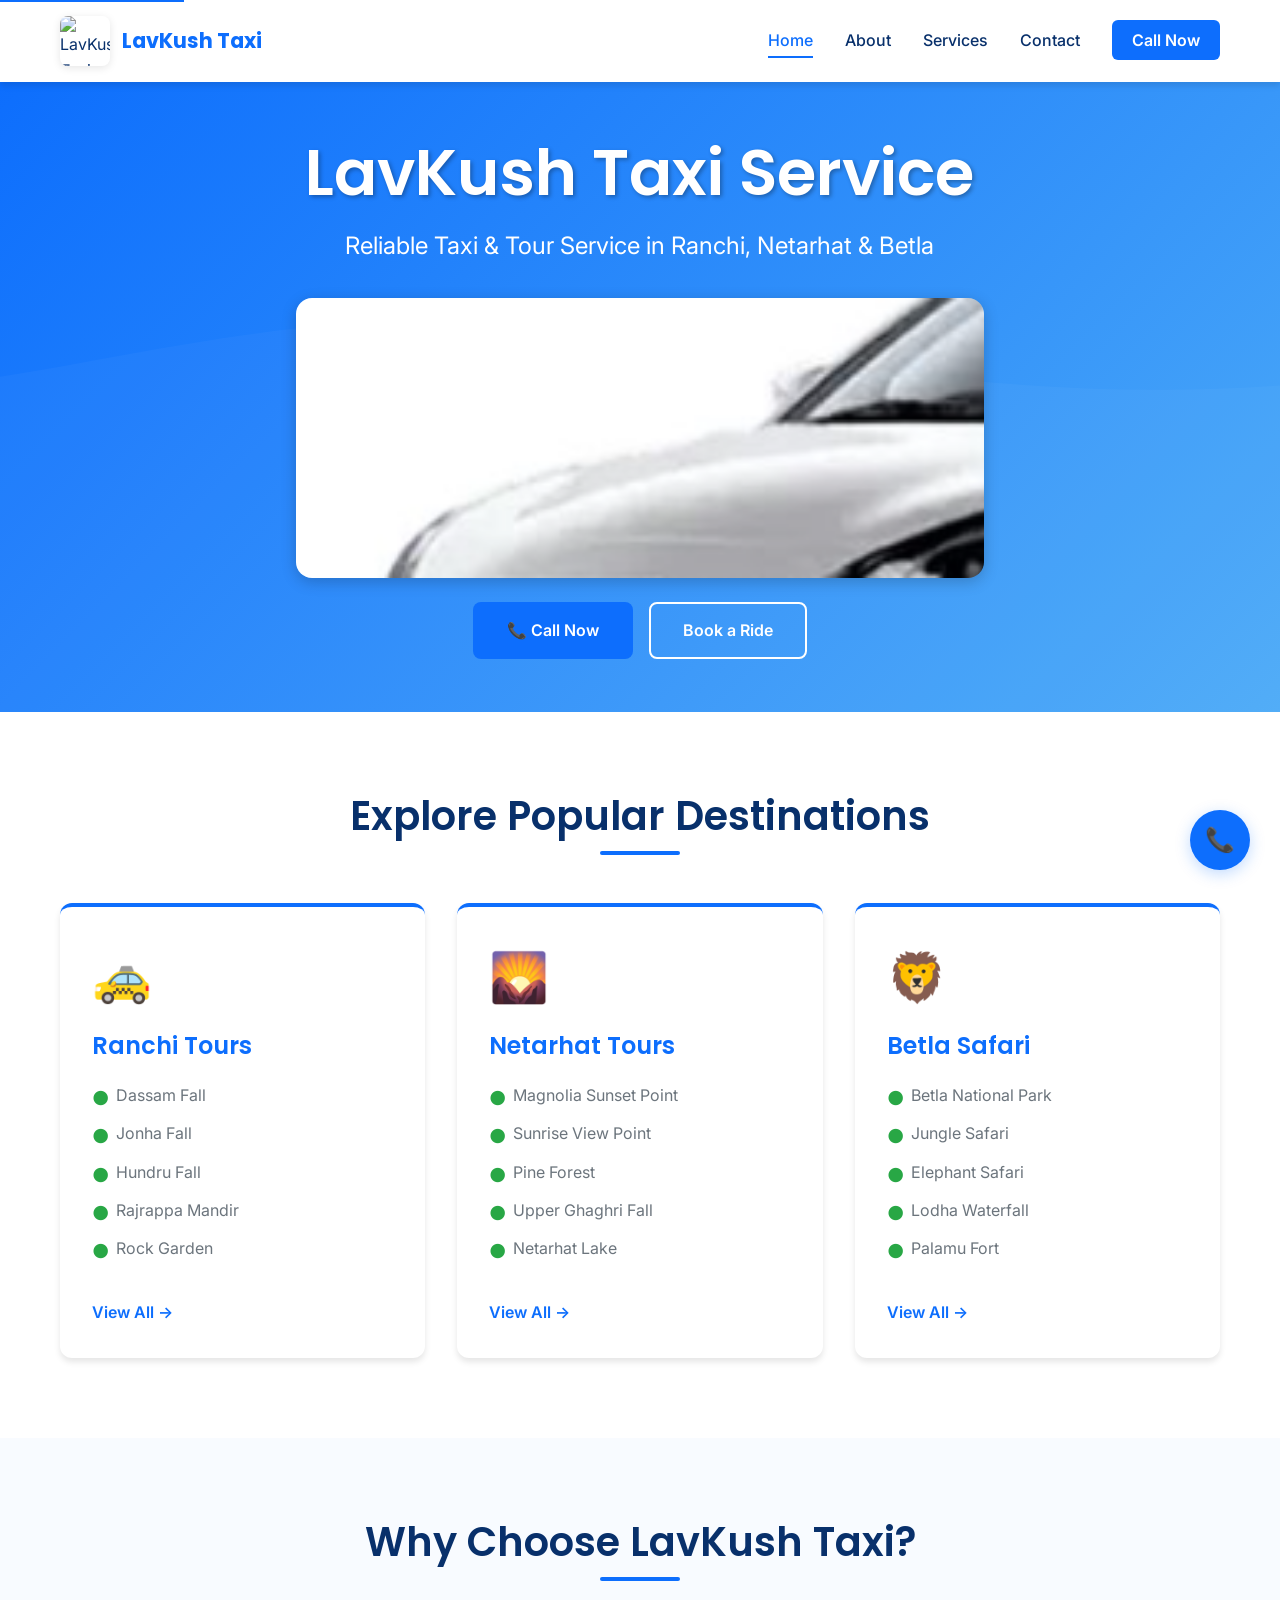
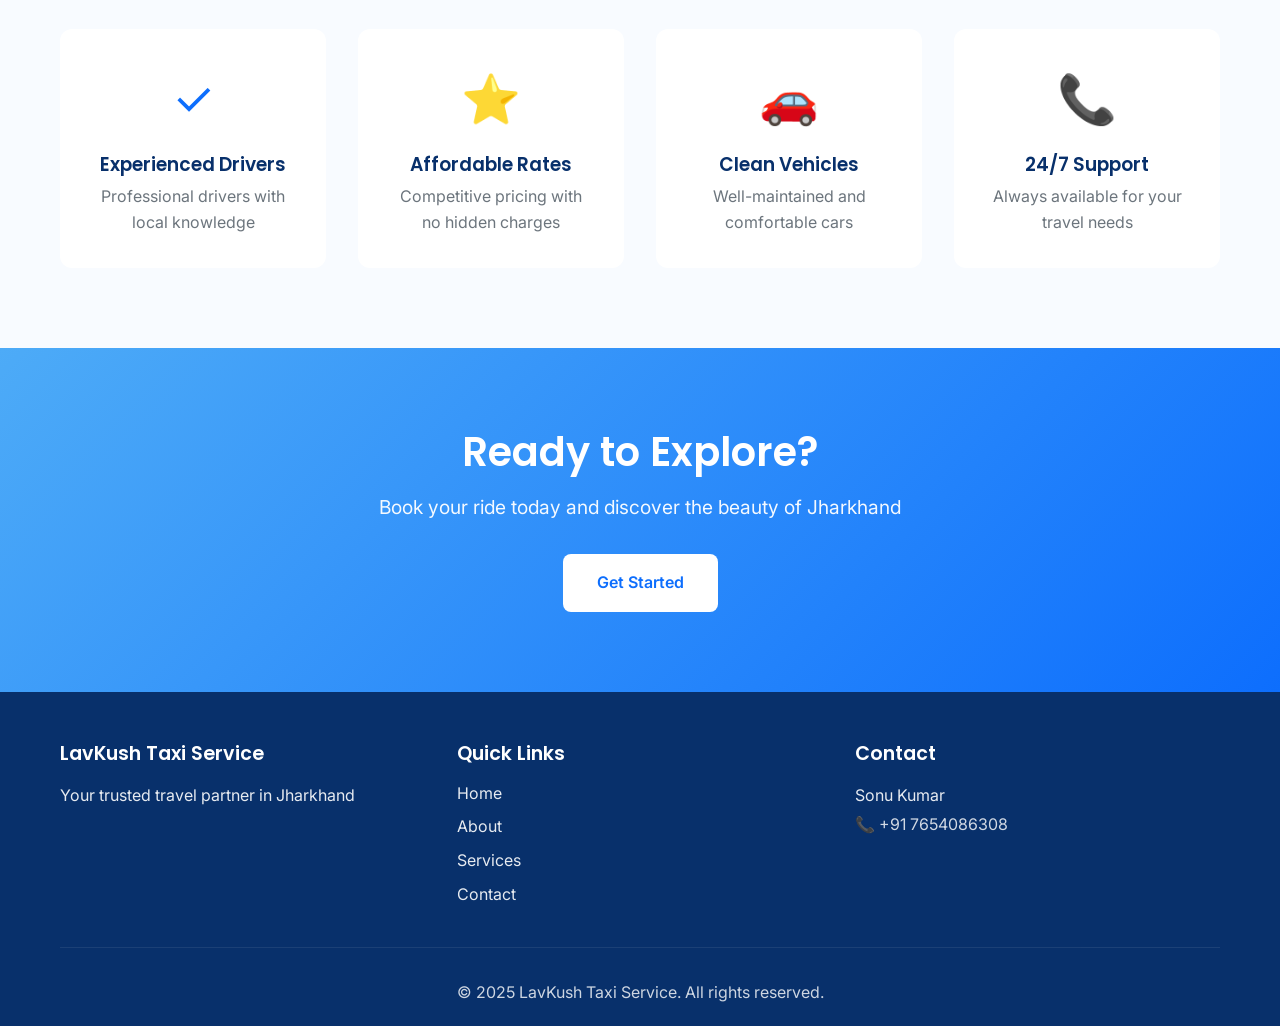
==== index.html @ fd303c8c "initial commit" ====
<!DOCTYPE html>
<html lang="en">
<head>
    <meta charset="UTF-8">
    <meta name="viewport" content="width=device-width, initial-scale=1.0">
    <title>LavKush Taxi Service - Reliable Taxi & Tour Service in Ranchi</title>
    <meta name="description" content="LavKush Taxi Service offers reliable taxi and tour services in Ranchi, Netarhat, and Betla. Contact Sonu Kumar at +91 7654086308 for bookings.">
    <meta property="og:title" content="LavKush Taxi Service - Reliable Taxi & Tour Service">
    <meta property="og:description" content="Professional taxi and tour services in Ranchi, Netarhat, and Betla">
    <meta property="og:type" content="website">
    <link rel="stylesheet" href="styles.css">
    <link rel="preconnect" href="https://fonts.googleapis.com">
    <link rel="preconnect" href="https://fonts.gstatic.com" crossorigin>
    <link href="https://fonts.googleapis.com/css2?family=Poppins:wght@300;400;600;700&family=Inter:wght@300;400;500;600&display=swap" rel="stylesheet">
</head>
<body>
    <!-- Skip to main content -->
    <a href="#main-content" class="skip-link">Skip to main content</a>

    <!-- Navigation -->
    <nav class="navbar">
        <div class="container nav-container">
            <div class="nav-brand">
                <img src="assets/images/businesscard.jpg" alt="LavKush Taxi Service Logo" class="brand-logo">
                <span class="brand-name">LavKush Taxi</span>
            </div>
            <button class="hamburger" id="hamburger" aria-label="Toggle menu" aria-expanded="false">
                <span></span>
                <span></span>
                <span></span>
            </button>
            <ul class="nav-menu" id="navMenu">
                <li><a href="index.html" class="nav-link active">Home</a></li>
                <li><a href="about.html" class="nav-link">About</a></li>
                <li><a href="service.html" class="nav-link">Services</a></li>
                <li><a href="contact.html" class="nav-link">Contact</a></li>
                <li><a href="tel:+917654086308" class="nav-link cta-link">Call Now</a></li>
            </ul>
        </div>
    </nav>

    <!-- Hero Section -->
    <main id="main-content">
        <!-- Hero Section -->
<section class="hero">
    <div class="hero-overlay"></div>
    <div class="container hero-content">
        <h1 class="hero-title fade-in">LavKush Taxi Service</h1>
        <p class="hero-subtitle fade-in-delay">Reliable Taxi & Tour Service in Ranchi, Netarhat & Betla</p>

        <!-- Hero Image Carousel -->
        <div class="hero-carousel fade-in-delay-2">
            <div class="carousel-track">
                <img src="image/dezire.png" alt="Swift Dzire" class="carousel-image">
                <img src="assets/images/tata-winger.jpg" alt="Tata Winger" class="carousel-image">
                <img src="assets/images/force-traveller.jpg" alt="Force Traveller" class="carousel-image">
            </div>
        </div>

        <div class="hero-buttons fade-in-delay-3">
            <a href="tel:+917654086308" class="btn btn-primary">📞 Call Now</a>
            <a href="contact.html" class="btn btn-secondary">Book a Ride</a>
        </div>
    </div>
</section>

        <!-- Services Overview -->
        <section class="services-preview">
            <div class="container">
                <h2 class="section-title">Explore Popular Destinations</h2>
                <div class="service-grid">
                    <!-- Ranchi -->
                    <div class="service-card slide-in">
                        <div class="card-icon">🚕</div>
                        <h3>Ranchi Tours</h3>
                        <ul class="attraction-list">
                            <li>Dassam Fall</li>
                            <li>Jonha Fall</li>
                            <li>Hundru Fall</li>
                            <li>Rajrappa Mandir</li>
                            <li>Rock Garden</li>
                        </ul>
                        <a href="service.html#ranchi" class="card-link">View All →</a>
                    </div>

                    <!-- Netarhat -->
                    <div class="service-card slide-in slide-in-delay">
                        <div class="card-icon">🌄</div>
                        <h3>Netarhat Tours</h3>
                        <ul class="attraction-list">
                            <li>Magnolia Sunset Point</li>
                            <li>Sunrise View Point</li>
                            <li>Pine Forest</li>
                            <li>Upper Ghaghri Fall</li>
                            <li>Netarhat Lake</li>
                        </ul>
                        <a href="service.html#netarhat" class="card-link">View All →</a>
                    </div>

                    <!-- Betla -->
                    <div class="service-card slide-in slide-in-delay-2">
                        <div class="card-icon">🦁</div>
                        <h3>Betla Safari</h3>
                        <ul class="attraction-list">
                            <li>Betla National Park</li>
                            <li>Jungle Safari</li>
                            <li>Elephant Safari</li>
                            <li>Lodha Waterfall</li>
                            <li>Palamu Fort</li>
                        </ul>
                        <a href="service.html#betla" class="card-link">View All →</a>
                    </div>
                </div>
            </div>
        </section>

        <!-- Why Choose Us -->
        <section class="features">
            <div class="container">
                <h2 class="section-title">Why Choose LavKush Taxi?</h2>
                <div class="features-grid">
                    <div class="feature-item fade-in">
                        <div class="feature-icon">✓</div>
                        <h3>Experienced Drivers</h3>
                        <p>Professional drivers with local knowledge</p>
                    </div>
                    <div class="feature-item fade-in fade-in-delay">
                        <div class="feature-icon">⭐</div>
                        <h3>Affordable Rates</h3>
                        <p>Competitive pricing with no hidden charges</p>
                    </div>
                    <div class="feature-item fade-in fade-in-delay-2">
                        <div class="feature-icon">🚗</div>
                        <h3>Clean Vehicles</h3>
                        <p>Well-maintained and comfortable cars</p>
                    </div>
                    <div class="feature-item fade-in">
                        <div class="feature-icon">📞</div>
                        <h3>24/7 Support</h3>
                        <p>Always available for your travel needs</p>
                    </div>
                </div>
            </div>
        </section>

        <!-- CTA Section -->
        <section class="cta-section">
            <div class="container cta-content">
                <h2>Ready to Explore?</h2>
                <p>Book your ride today and discover the beauty of Jharkhand</p>
                <a href="contact.html" class="btn btn-light">Get Started</a>
            </div>
        </section>
    </main>

    <!-- Footer -->
    <footer class="footer">
        <div class="container">
            <div class="footer-content">
                <div class="footer-section">
                    <h4>LavKush Taxi Service</h4>
                    <p>Your trusted travel partner in Jharkhand</p>
                </div>
                <div class="footer-section">
                    <h4>Quick Links</h4>
                    <ul>
                        <li><a href="index.html">Home</a></li>
                        <li><a href="about.html">About</a></li>
                        <li><a href="service.html">Services</a></li>
                        <li><a href="contact.html">Contact</a></li>
                    </ul>
                </div>
                <div class="footer-section">
                    <h4>Contact</h4>
                    <p>Sonu Kumar</p>
                    <p>📞 <a href="tel:+917654086308">+91 7654086308</a></p>
                </div>
            </div>
            <div class="footer-bottom">
                <p>&copy; 2025 LavKush Taxi Service. All rights reserved.</p>
            </div>
        </div>
    </footer>

    <!-- Floating Call Button -->
    <a href="tel:+917654086308" class="floating-call" aria-label="Call now">📞</a>

    <script src="scripts.js"></script>
</body>
</html>
---- styles.css ----
/* ===================================
   CSS Variables & Base Styles
   =================================== */
:root {
    --primary-color: #0d6efd; /* bootstrap primary blue */
    --primary-dark: #0057b8; /* darker blue for hover */
    --secondary-color: #4dabf7; /* lighter blue variant */
    --accent-color: #08306b; /* deep navy for headings */
    --text-dark: #08306b;
    --text-light: #6c757d;
    --bg-light: #f8fbff; /* very light blue-ish white */
    --white: #ffffff;
    --green-bullet: #28a745;
    --shadow: 0 4px 6px rgba(0, 0, 0, 0.1);
    --shadow-lg: 0 10px 25px rgba(0, 0, 0, 0.15);
    --transition: all 0.3s cubic-bezier(0.4, 0, 0.2, 1);
    --transition-fast: all 0.2s ease;
}

* {
    margin: 0;
    padding: 0;
    box-sizing: border-box;
}

html {
    scroll-behavior: smooth;
}

body {
    font-family: 'Inter', sans-serif;
    color: var(--text-dark);
    line-height: 1.6;
    overflow-x: hidden;
}

h1, h2, h3, h4, h5, h6 {
    font-family: 'Poppins', sans-serif;
    font-weight: 600;
    line-height: 1.2;
}

img {
    max-width: 100%;
    height: auto;
    display: block;
}

a {
    text-decoration: none;
    color: inherit;
    transition: var(--transition-fast);
}

/* ===================================
   Skip Link (Accessibility)
   =================================== */
.skip-link {
    position: absolute;
    top: -40px;
    left: 0;
    background: var(--primary-color);
    color: var(--white);
    padding: 8px 16px;
    z-index: 10000;
    transition: var(--transition-fast);
}

.skip-link:focus {
    top: 0;
}

/* ===================================
   Container & Layout
   =================================== */
.container {
    max-width: 1200px;
    margin: 0 auto;
    padding: 0 20px;
}

/* ===================================
   Navigation Bar with Responsive Menu
   =================================== */
.navbar {
    background: var(--white);
    box-shadow: var(--shadow);
    position: sticky;
    top: 0;
    z-index: 1000;
    transition: var(--transition);
}

.nav-container {
    display: flex;
    justify-content: space-between;
    align-items: center;
    padding: 1rem 20px;
}

.nav-brand {
    display: flex;
    align-items: center;
    gap: 12px;
    z-index: 1001;
}

.brand-logo {
    width: 50px;
    height: 50px;
    object-fit: cover;
    border-radius: 8px;
    box-shadow: 0 2px 8px rgba(0,0,0,0.1);
}

.brand-name {
    font-family: 'Poppins', sans-serif;
    font-size: 1.3rem;
    font-weight: 700;
    color: var(--primary-color);
}

/* Hamburger Menu */
.hamburger {
    display: none;
    flex-direction: column;
    gap: 5px;
    background: transparent;
    border: none;
    cursor: pointer;
    padding: 8px;
    z-index: 1001;
    transition: var(--transition);
}

.hamburger span {
    display: block;
    width: 28px;
    height: 3px;
    background: var(--text-dark);
    border-radius: 2px;
    transition: var(--transition);
}

.hamburger.active span:nth-child(1) {
    transform: rotate(45deg) translate(7px, 7px);
}

.hamburger.active span:nth-child(2) {
    opacity: 0;
}

.hamburger.active span:nth-child(3) {
    transform: rotate(-45deg) translate(7px, -7px);
}

/* Navigation Menu */
.nav-menu {
    display: flex;
    list-style: none;
    gap: 2rem;
    align-items: center;
}

.nav-link {
    font-weight: 500;
    color: var(--text-dark);
    padding: 8px 0;
    position: relative;
    transition: var(--transition-fast);
}

.nav-link::after {
    content: '';
    position: absolute;
    width: 0;
    height: 2px;
    bottom: 0;
    left: 0;
    background: var(--primary-color);
    transition: var(--transition);
}

.nav-link:hover::after,
.nav-link.active::after {
    width: 100%;
}

.nav-link:hover,
.nav-link.active {
    color: var(--primary-color);
}

.cta-link {
    background: var(--primary-color);
    color: var(--white) !important;
    padding: 10px 20px !important;
    border-radius: 6px;
    font-weight: 600;
}

.cta-link::after {
    display: none;
}

.cta-link:hover {
    background: var(--primary-dark);
    transform: translateY(-2px);
    box-shadow: var(--shadow);
}

/* Mobile Navigation */
@media (max-width: 768px) {
    .hamburger {
        display: flex;
    }

    .nav-menu {
        position: fixed;
        left: -100%;
        top: 0;
        flex-direction: column;
        background: var(--white);
        width: 80%;
        max-width: 300px;
        height: 100vh;
        padding: 100px 30px 30px;
        gap: 1.5rem;
        box-shadow: 4px 0 10px rgba(0, 0, 0, 0.1);
        transition: left 0.4s cubic-bezier(0.68, -0.55, 0.265, 1.55);
        align-items: flex-start;
        overflow-y: auto;
        z-index: 1000;
    }

    .nav-menu.active {
        left: 0;
    }

    .nav-link {
        font-size: 1.1rem;
        width: 100%;
    }

    .cta-link {
        width: 100%;
        text-align: center;
    }

    /* Overlay when menu is open */
    .nav-menu.active::before {
        content: '';
        position: fixed;
        top: 0;
        left: 0;
        width: 100vw;
        height: 100vh;
        background: rgba(0, 0, 0, 0.5);
        z-index: -1;
        animation: fadeIn 0.3s ease;
    }
}

/* ===================================
   Animation Keyframes
   =================================== */
@keyframes fadeIn {
    from {
        opacity: 0;
        transform: translateY(20px);
    }
    to {
        opacity: 1;
        transform: translateY(0);
    }
}

@keyframes slideIn {
    from {
        opacity: 0;
        transform: translateX(-30px);
    }
    to {
        opacity: 1;
        transform: translateX(0);
    }
}

@keyframes scaleIn {
    from {
        opacity: 0;
        transform: scale(0.9);
    }
    to {
        opacity: 1;
        transform: scale(1);
    }
}

/* Animation Classes */
.fade-in {
    animation: fadeIn 0.6s ease-out;
}

.fade-in-delay {
    animation: fadeIn 0.8s ease-out 0.2s both;
}

.fade-in-delay-2 {
    animation: fadeIn 0.8s ease-out 0.4s both;
}

.slide-in {
    animation: slideIn 0.6s ease-out;
}

.slide-in-delay {
    animation: slideIn 0.8s ease-out 0.2s both;
}

.slide-in-delay-2 {
    animation: slideIn 0.8s ease-out 0.4s both;
}

.scale-in {
    animation: scaleIn 0.5s ease-out;
}

/* ===================================
   Hero Section
   =================================== */
.hero {
    position: relative;
    min-height: 70vh;
    display: flex;
    align-items: center;
    justify-content: center;
    background: linear-gradient(135deg, var(--primary-color) 0%, var(--secondary-color) 100%);
    color: var(--white);
    text-align: center;
    overflow: hidden;
}

.hero-overlay {
    position: absolute;
    top: 0;
    left: 0;
    width: 100%;
    height: 100%;
    background: url('data:image/svg+xml,<svg xmlns="http://www.w3.org/2000/svg" viewBox="0 0 1440 320"><path fill="%23ffffff" fill-opacity="0.1" d="M0,96L48,112C96,128,192,160,288,160C384,160,480,128,576,122.7C672,117,768,139,864,149.3C960,160,1056,160,1152,138.7C1248,117,1344,75,1392,53.3L1440,32L1440,320L1392,320C1344,320,1248,320,1152,320C1056,320,960,320,864,320C768,320,672,320,576,320C480,320,384,320,288,320C192,320,96,320,48,320L0,320Z"></path></svg>');
    background-size: cover;
    background-position: bottom;
    opacity: 0.3;
}

.hero-content {
    position: relative;
    z-index: 1;
    padding: 40px 20px;
}

.hero-title {
    font-size: clamp(2.5rem, 5vw, 4rem);
    margin-bottom: 1rem;
    text-shadow: 2px 2px 4px rgba(0, 0, 0, 0.3);
}

.hero-subtitle {
    font-size: clamp(1.1rem, 2vw, 1.5rem);
    margin-bottom: 2rem;
    opacity: 0.95;
}

.hero-buttons {
    display: flex;
    gap: 1rem;
    justify-content: center;
    flex-wrap: wrap;
}

/* ===================================
   Buttons
   =================================== */
.btn {
    display: inline-block;
    padding: 14px 32px;
    border-radius: 8px;
    font-weight: 600;
    text-align: center;
    transition: var(--transition);
    cursor: pointer;
    border: 2px solid transparent;
    font-size: 1rem;
}

.btn-primary {
    background: var(--primary-color);
    color: var(--white);
}

.btn-primary:hover {
    background: var(--primary-dark);
    transform: translateY(-3px);
    box-shadow: 0 6px 20px rgba(13, 110, 253, 0.2);
}

.btn-secondary {
    background: transparent;
    color: var(--white);
    border-color: var(--white);
}

.btn-secondary:hover {
    background: var(--white);
    color: var(--primary-color);
}

.btn-light {
    background: var(--white);
    color: var(--primary-color);
}

.btn-light:hover {
    background: var(--bg-light);
    transform: translateY(-3px);
    box-shadow: var(--shadow-lg);
}

.btn-outline-light {
    background: transparent;
    color: var(--white);
    border: 2px solid var(--white);
}

.btn-outline-light:hover {
    background: var(--white);
    color: var(--primary-color);
}

.btn-block {
    width: 100%;
}

.btn-large {
    padding: 16px 40px;
    font-size: 1.1rem;
}

/* ===================================
   Sections
   =================================== */
.services-preview,
.features,
.story-section,
.values-section,
.services-detail,
.about-content,
.contact-section {
    padding: 80px 0;
}

.section-title {
    font-size: clamp(2rem, 4vw, 2.5rem);
    text-align: center;
    margin-bottom: 3rem;
    color: var(--accent-color);
    position: relative;
    padding-bottom: 15px;
}

.section-title::after {
    content: '';
    position: absolute;
    bottom: 0;
    left: 50%;
    transform: translateX(-50%);
    width: 80px;
    height: 4px;
    background: var(--primary-color);
    border-radius: 2px;
}

/* ===================================
   Service Cards
   =================================== */
.service-grid {
    display: grid;
    grid-template-columns: repeat(auto-fit, minmax(300px, 1fr));
    gap: 2rem;
}

.service-card {
    background: var(--white);
    padding: 2rem;
    border-radius: 12px;
    box-shadow: var(--shadow);
    transition: var(--transition);
    border-top: 4px solid var(--primary-color);
}

.service-card:hover {
    transform: translateY(-10px);
    box-shadow: var(--shadow-lg);
}

.card-icon {
    font-size: 3rem;
    margin-bottom: 1rem;
}

.service-card h3 {
    color: var(--primary-color);
    font-size: 1.5rem;
    margin-bottom: 1rem;
}

.attraction-list {
    list-style: none;
    margin: 1rem 0;
}

.attraction-list li {
    padding: 0.4rem 0;
    padding-left: 1.5rem;
    position: relative;
    color: var(--text-light);
}

.attraction-list li::before {
    content: '●';
    position: absolute;
    left: 0;
    color: var(--green-bullet);
    font-size: 1.2rem;
}

.card-link {
    color: var(--primary-color);
    font-weight: 600;
    display: inline-flex;
    align-items: center;
    margin-top: 1rem;
}

.card-link:hover {
    color: var(--primary-dark);
    text-decoration: underline;
}

/* ===================================
   Features Section
   =================================== */
.features {
    background: var(--bg-light);
}

.features-grid {
    display: grid;
    grid-template-columns: repeat(auto-fit, minmax(250px, 1fr));
    gap: 2rem;
}

.feature-item {
    text-align: center;
    padding: 2rem;
    background: var(--white);
    border-radius: 12px;
    transition: var(--transition);
}

.feature-item:hover {
    transform: scale(1.05);
    box-shadow: var(--shadow-lg);
}

.feature-icon {
    font-size: 3rem;
    color: var(--primary-color);
    margin-bottom: 1rem;
}

.feature-item h3 {
    margin-bottom: 0.5rem;
    color: var(--accent-color);
}

.feature-item p {
    color: var(--text-light);
}

/* ===================================
   CTA Section
   =================================== */
.cta-section {
    background: linear-gradient(135deg, var(--secondary-color) 0%, var(--primary-color) 100%);
    color: var(--white);
    padding: 80px 0;
    text-align: center;
}

.cta-content h2 {
    font-size: clamp(2rem, 4vw, 2.5rem);
    margin-bottom: 1rem;
}

.cta-content p {
    font-size: 1.2rem;
    margin-bottom: 2rem;
    opacity: 0.95;
}

/* ===================================
   Page Header
   =================================== */
.page-header {
    background: linear-gradient(135deg, var(--primary-color) 0%, var(--secondary-color) 100%);
    color: var(--white);
    padding: 100px 0 60px;
    text-align: center;
}

.page-header h1 {
    font-size: clamp(2.5rem, 5vw, 3.5rem);
    margin-bottom: 1rem;
}

.page-header p {
    font-size: 1.2rem;
    opacity: 0.95;
}

/* ===================================
   About Page
   =================================== */
.about-grid {
    display: grid;
    grid-template-columns: repeat(auto-fit, minmax(300px, 1fr));
    gap: 3rem;
    align-items: center;
}

.about-text h2 {
    color: var(--accent-color);
    margin-bottom: 1.5rem;
}

.about-text p {
    margin-bottom: 1rem;
    color: var(--text-light);
    line-height: 1.8;
}

.about-text strong {
    color: var(--primary-color);
}

.about-image img {
    border-radius: 12px;
    box-shadow: var(--shadow-lg);
}

.story-section {
    background: var(--bg-light);
}

.story-content {
    max-width: 800px;
    margin: 0 auto;
    text-align: center;
}

.story-content p {
    font-size: 1.1rem;
    color: var(--text-light);
    line-height: 1.8;
    margin-bottom: 1.5rem;
}

.values-grid {
    display: grid;
    grid-template-columns: repeat(auto-fit, minmax(250px, 1fr));
    gap: 2rem;
}

.value-card {
    background: var(--white);
    padding: 2rem;
    border-radius: 12px;
    box-shadow: var(--shadow);
    text-align: center;
    transition: var(--transition);
}

.value-card:hover {
    transform: translateY(-10px);
    box-shadow: var(--shadow-lg);
}

.value-icon {
    font-size: 3rem;
    margin-bottom: 1rem;
}

.value-card h3 {
    color: var(--accent-color);
    margin-bottom: 0.5rem;
}

.value-card p {
    color: var(--text-light);
}

/* ===================================
   Services Detail Page
   =================================== */
.service-detail-card {
    background: var(--white);
    padding: 3rem;
    border-radius: 12px;
    box-shadow: var(--shadow);
    margin-bottom: 3rem;
}

.service-header {
    text-align: center;
    margin-bottom: 2rem;
    padding-bottom: 2rem;
    border-bottom: 2px solid var(--bg-light);
}

.service-header h2 {
    color: var(--primary-color);
    font-size: 2rem;
    margin-bottom: 0.5rem;
}

.service-header p {
    color: var(--text-light);
    font-size: 1.1rem;
}

.destination-grid {
    display: grid;
    grid-template-columns: repeat(auto-fit, minmax(280px, 1fr));
    gap: 1.5rem;
}

.destination-item {
    padding: 1rem;
    background: var(--bg-light);
    border-radius: 8px;
    transition: var(--transition-fast);
}

.destination-item:hover {
    background: var(--white);
    box-shadow: var(--shadow);
    transform: translateX(5px);
}

.destination-item .bullet {
    color: var(--green-bullet);
    font-size: 1.2rem;
    margin-right: 0.5rem;
}

.destination-item strong {
    color: var(--accent-color);
    font-size: 1.1rem;
    display: block;
    margin-bottom: 0.3rem;
}

.destination-item p {
    color: var(--text-light);
    font-size: 0.95rem;
    margin-left: 1.7rem;
}

/* ===================================
   Contact Page
   =================================== */
.contact-grid {
    display: grid;
    grid-template-columns: repeat(auto-fit, minmax(300px, 1fr));
    gap: 3rem;
}

.contact-info h2 {
    color: var(--accent-color);
    margin-bottom: 1rem;
}

.contact-info > p {
    color: var(--text-light);
    margin-bottom: 2rem;
}

.contact-methods {
    display: flex;
    flex-direction: column;
    gap: 1.5rem;
    margin-bottom: 2rem;
}

.contact-method {
    display: flex;
    gap: 1rem;
    align-items: flex-start;
    padding: 1.5rem;
    background: var(--bg-light);
    border-radius: 8px;
    transition: var(--transition-fast);
}

.contact-method:hover {
    background: var(--white);
    box-shadow: var(--shadow);
}

.contact-icon {
    font-size: 2rem;
    flex-shrink: 0;
}

.contact-method h3 {
    color: var(--accent-color);
    font-size: 1.1rem;
    margin-bottom: 0.5rem;
}

.contact-method p {
    color: var(--text-light);
    margin: 0.2rem 0;
}

.contact-method a {
    color: var(--primary-color);
    font-weight: 600;
}

.contact-method a:hover {
    text-decoration: underline;
}

.quick-call-section {
    background: var(--white);
    padding: 2rem;
    border-radius: 8px;
    box-shadow: var(--shadow);
    text-align: center;
}

.quick-call-section h3 {
    color: var(--accent-color);
    margin-bottom: 1rem;
}

/* ===================================
   Booking Form
   =================================== */
.contact-form-container {
    background: var(--white);
    padding: 2.5rem;
    border-radius: 12px;
    box-shadow: var(--shadow-lg);
}

.contact-form-container h2 {
    color: var(--accent-color);
    margin-bottom: 1.5rem;
}

.booking-form {
    display: flex;
    flex-direction: column;
    gap: 1.2rem;
}

.form-group {
    display: flex;
    flex-direction: column;
}

.form-group label {
    font-weight: 600;
    color: var(--accent-color);
    margin-bottom: 0.5rem;
}

.form-group input,
.form-group textarea,
.form-group select {
    padding: 12px;
    border: 2px solid #e0e0e0;
    border-radius: 6px;
    font-size: 1rem;
    font-family: inherit;
    transition: var(--transition-fast);
}

.form-group input:focus,
.form-group textarea:focus,
.form-group select:focus {
    outline: none;
    border-color: var(--primary-color);
    box-shadow: 0 0 0 3px rgba(13, 110, 253, 0.08);
}

.form-row {
    display: grid;
    grid-template-columns: 1fr 1fr;
    gap: 1rem;
}

.form-message {
    padding: 1rem;
    border-radius: 6px;
    text-align: center;
    font-weight: 600;
    display: none;
    animation: fadeIn 0.3s ease;
}

.form-message.success {
    background: #d4edda;
    color: #155724;
    border: 1px solid #c3e6cb;
    display: block;
}

.form-message.error {
    background: #f8d7da;
    color: #721c24;
    border: 1px solid #f5c6cb;
    display: block;
}

/* ===================================
   Map Section
   =================================== */
.map-section {
    background: var(--bg-light);
    padding: 60px 0;
}

.map-container {
    border-radius: 12px;
    overflow: hidden;
    box-shadow: var(--shadow-lg);
}

/* ===================================
   Footer
   =================================== */
.footer {
    background: var(--accent-color);
    color: var(--white);
    padding: 50px 0 20px;
}

.footer-content {
    display: grid;
    grid-template-columns: repeat(auto-fit, minmax(250px, 1fr));
    gap: 2rem;
    margin-bottom: 2rem;
}

.footer-section h4 {
    margin-bottom: 1rem;
    font-size: 1.2rem;
}

.footer-section p {
    opacity: 0.9;
    line-height: 1.8;
}

.footer-section ul {
    list-style: none;
}

.footer-section ul li {
    margin-bottom: 0.5rem;
}

.footer-section a {
    color: var(--white);
    opacity: 0.9;
    transition: var(--transition-fast);
}

.footer-section a:hover {
    opacity: 1;
    padding-left: 5px;
}

.footer-bottom {
    text-align: center;
    padding-top: 2rem;
    border-top: 1px solid rgba(255, 255, 255, 0.1);
    opacity: 0.8;
}

/* ===================================
   Floating Call Button
   =================================== */
.floating-call {
    position: fixed;
    bottom: 30px;
    right: 30px;
    width: 60px;
    height: 60px;
    background: var(--primary-color);
    color: var(--white);
    border-radius: 50%;
    display: flex;
    align-items: center;
    justify-content: center;
    font-size: 1.5rem;
    box-shadow: 0 4px 15px rgba(13, 110, 253, 0.25);
    z-index: 999;
    transition: var(--transition);
    animation: pulse 2s infinite;
}

.floating-call:hover {
    transform: scale(1.1);
    box-shadow: 0 6px 20px rgba(13, 110, 253, 0.45);
}

@keyframes pulse {
    0%, 100% {
        box-shadow: 0 4px 15px rgba(13, 110, 253, 0.25);
    }
    50% {
        box-shadow: 0 4px 25px rgba(13, 110, 253, 0.45);
    }
}

/* ===================================
   Responsive Design
   =================================== */
@media (max-width: 768px) {
    .hero {
        min-height: 60vh;
    }

    .services-preview,
    .features,
    .story-section,
    .values-section,
    .services-detail,
    .about-content,
    .contact-section {
        padding: 50px 0;
    }

    .service-grid,
    .features-grid,
    .values-grid,
    .destination-grid {
        grid-template-columns: 1fr;
    }

    .form-row {
        grid-template-columns: 1fr;
    }

    .hero-buttons {
        flex-direction: column;
        width: 100%;
    }

    .btn {
        width: 100%;
    }

    .floating-call {
        width: 50px;
        height: 50px;
        bottom: 20px;
        right: 20px;
        font-size: 1.3rem;
    }

    .service-detail-card {
        padding: 2rem 1.5rem;
    }

    .contact-form-container {
        padding: 2rem 1.5rem;
    }
}

@media (max-width: 480px) {
    .brand-name {
        font-size: 1.1rem;
    }

    .brand-logo {
        width: 40px;
        height: 40px;
    }

    .section-title {
        font-size: 1.8rem;
    }

    .page-header {
        padding: 80px 0 40px;
    }
}

/* Hero Carousel */
.hero-carousel {
    width: 100%;
    max-width: 700px;
    overflow: hidden;
    border-radius: 16px;
    margin: 1.5rem auto;
    box-shadow: 0 4px 15px rgba(0,0,0,0.2);
    position: relative;
}

.carousel-track {
    display: flex;
    width: 300%;
    animation: slide 12s infinite;
}

.carousel-image {
    width: 100%;
    flex-shrink: 0;
    object-fit: cover;
    height: 280px;
}

@keyframes slide {
    0% { transform: translateX(0); }
    33% { transform: translateX(0); }
    40% { transform: translateX(-100%); }
    73% { transform: translateX(-100%); }
    80% { transform: translateX(-200%); }
    100% { transform: translateX(-200%); }
}

@media (max-width: 768px) {
    .carousel-image {
        height: 200px;
    }
}
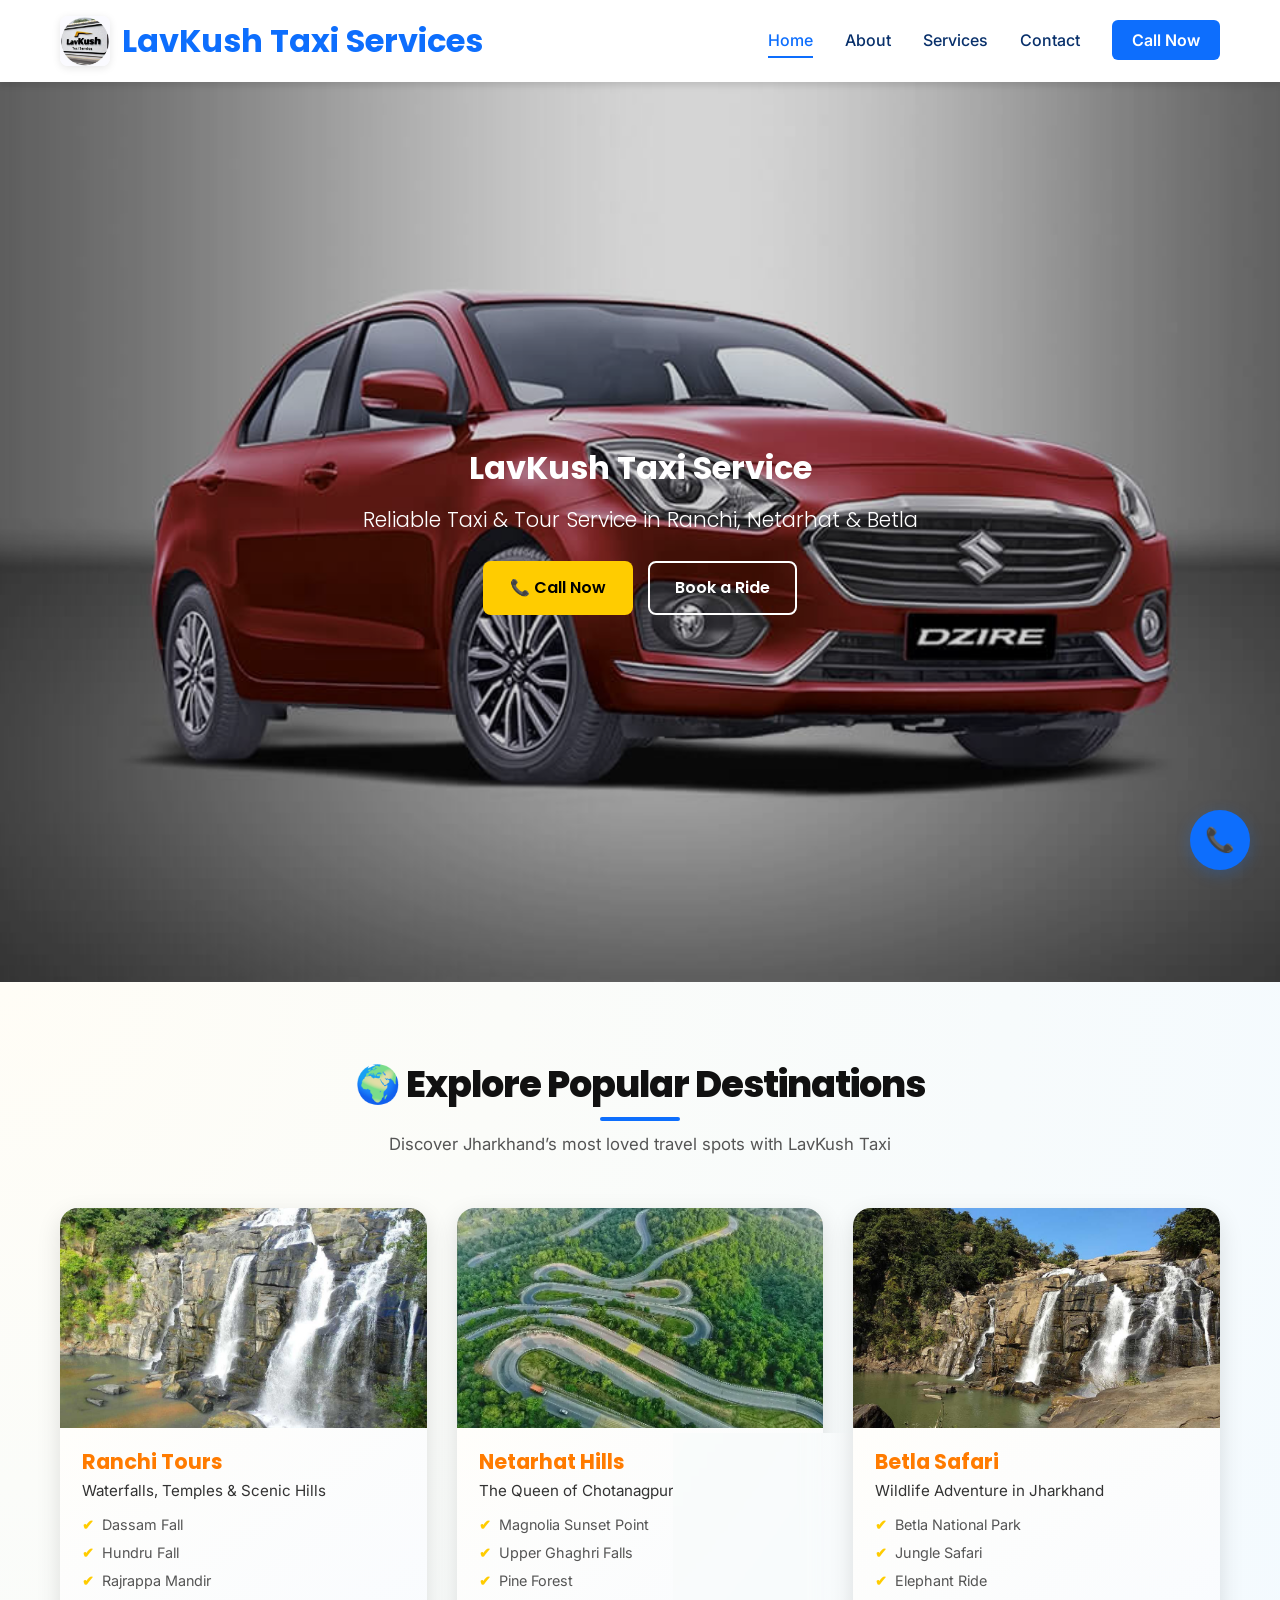
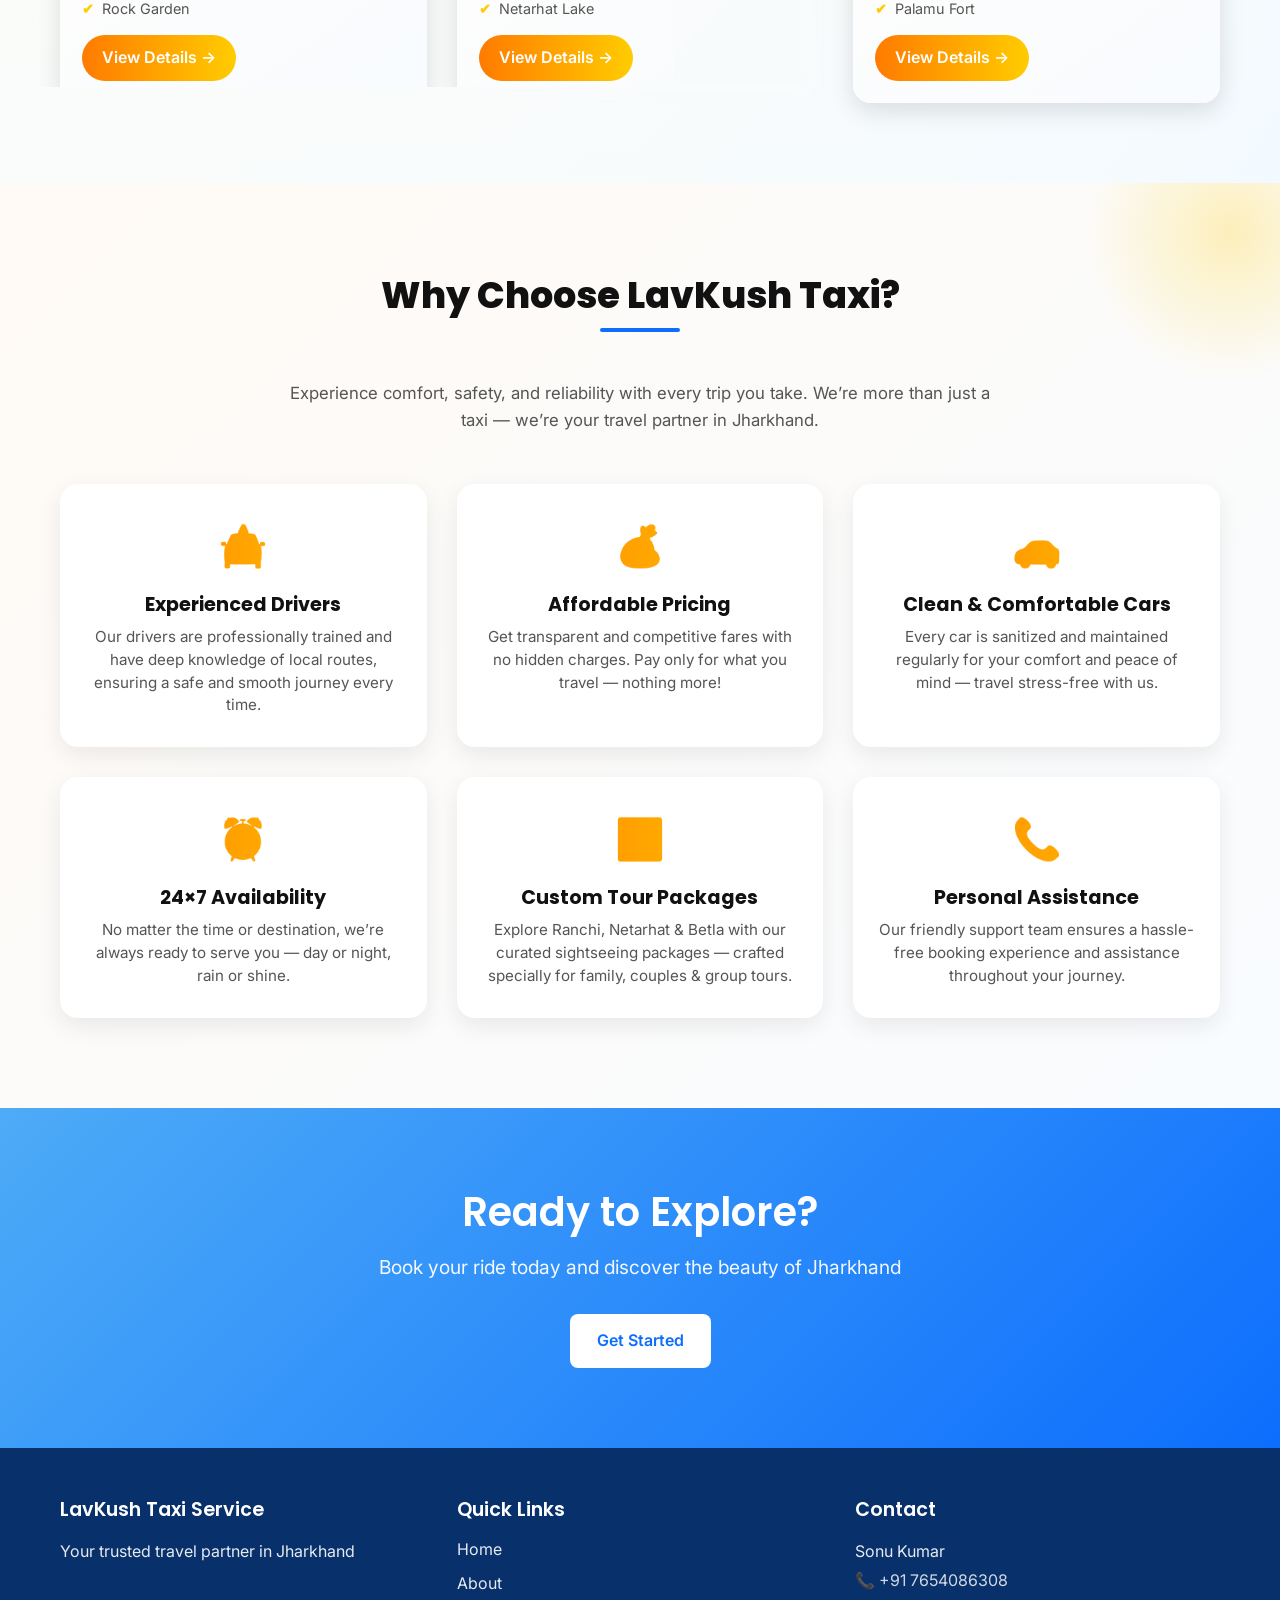
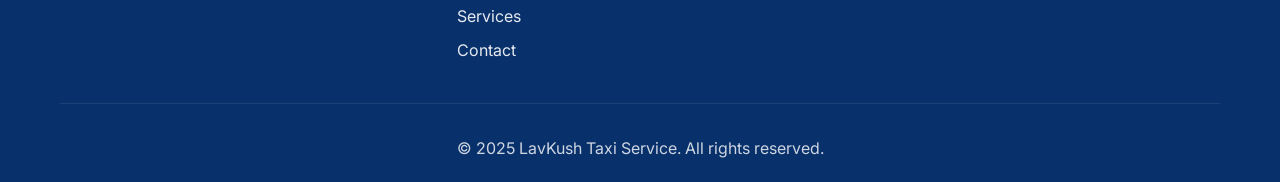
==== commit 046c027e: "site update" ====
--- a/index.html
+++ b/index.html
@@ -14,15 +14,15 @@
     <link href="https://fonts.googleapis.com/css2?family=Poppins:wght@300;400;600;700&family=Inter:wght@300;400;500;600&display=swap" rel="stylesheet">
 </head>
 <body>
-    <!-- Skip to main content -->
-    <a href="#main-content" class="skip-link">Skip to main content</a>
+    <!-- Skip to main content 
+    <a href="#main-content" class="skip-link">Skip to main content</a>-->
 
     <!-- Navigation -->
     <nav class="navbar">
         <div class="container nav-container">
             <div class="nav-brand">
-                <img src="assets/images/businesscard.jpg" alt="LavKush Taxi Service Logo" class="brand-logo">
-                <span class="brand-name">LavKush Taxi</span>
+                <img src="image/Business_Logo.png" alt="LavKush Taxi Service Logo" class="brand-logo">
+                <span class="brand-name">LavKush Taxi Services</span>
             </div>
             <button class="hamburger" id="hamburger" aria-label="Toggle menu" aria-expanded="false">
                 <span></span>
@@ -42,106 +42,163 @@
     <!-- Hero Section -->
     <main id="main-content">
         <!-- Hero Section -->
-<section class="hero">
+<!-- Hero Section -->
+<section class="hero-full">
     <div class="hero-overlay"></div>
-    <div class="container hero-content">
-        <h1 class="hero-title fade-in">LavKush Taxi Service</h1>
-        <p class="hero-subtitle fade-in-delay">Reliable Taxi & Tour Service in Ranchi, Netarhat & Betla</p>
-
-        <!-- Hero Image Carousel -->
-        <div class="hero-carousel fade-in-delay-2">
-            <div class="carousel-track">
-                <img src="image/dezire.png" alt="Swift Dzire" class="carousel-image">
-                <img src="assets/images/tata-winger.jpg" alt="Tata Winger" class="carousel-image">
-                <img src="assets/images/force-traveller.jpg" alt="Force Traveller" class="carousel-image">
-            </div>
-        </div>
-
-        <div class="hero-buttons fade-in-delay-3">
+    <div class="hero-carousel">
+        <div class="carousel-track">
+            <img src="image/new-dzire-ranchi.jpg" alt="Swift Dzire Ranchi Car Booking" class="carousel-image active">
+            <img src="image/Tata-Winger-ranchi.jpg" alt="Tata Winger Ranchi Car Booking" class="carousel-image">
+            <img src="image/force-traveller-ranchi.jpg" alt="Force Traveller Ranchi Car Booking" class="carousel-image">
+        </div>
+    </div>
+
+    <div class="hero-text">
+        <h1>LavKush Taxi Service</h1>
+        <p>Reliable Taxi & Tour Service in Ranchi, Netarhat & Betla</p>
+        <div class="hero-buttons">
             <a href="tel:+917654086308" class="btn btn-primary">📞 Call Now</a>
             <a href="contact.html" class="btn btn-secondary">Book a Ride</a>
         </div>
     </div>
 </section>
 
+
         <!-- Services Overview -->
-        <section class="services-preview">
-            <div class="container">
-                <h2 class="section-title">Explore Popular Destinations</h2>
-                <div class="service-grid">
-                    <!-- Ranchi -->
-                    <div class="service-card slide-in">
-                        <div class="card-icon">🚕</div>
-                        <h3>Ranchi Tours</h3>
-                        <ul class="attraction-list">
-                            <li>Dassam Fall</li>
-                            <li>Jonha Fall</li>
-                            <li>Hundru Fall</li>
-                            <li>Rajrappa Mandir</li>
-                            <li>Rock Garden</li>
-                        </ul>
-                        <a href="service.html#ranchi" class="card-link">View All →</a>
-                    </div>
-
-                    <!-- Netarhat -->
-                    <div class="service-card slide-in slide-in-delay">
-                        <div class="card-icon">🌄</div>
-                        <h3>Netarhat Tours</h3>
-                        <ul class="attraction-list">
-                            <li>Magnolia Sunset Point</li>
-                            <li>Sunrise View Point</li>
-                            <li>Pine Forest</li>
-                            <li>Upper Ghaghri Fall</li>
-                            <li>Netarhat Lake</li>
-                        </ul>
-                        <a href="service.html#netarhat" class="card-link">View All →</a>
-                    </div>
-
-                    <!-- Betla -->
-                    <div class="service-card slide-in slide-in-delay-2">
-                        <div class="card-icon">🦁</div>
-                        <h3>Betla Safari</h3>
-                        <ul class="attraction-list">
-                            <li>Betla National Park</li>
-                            <li>Jungle Safari</li>
-                            <li>Elephant Safari</li>
-                            <li>Lodha Waterfall</li>
-                            <li>Palamu Fort</li>
-                        </ul>
-                        <a href="service.html#betla" class="card-link">View All →</a>
-                    </div>
-                </div>
-            </div>
-        </section>
+       <!-- Services Overview -->
+<section class="services-preview modern">
+    <div class="container">
+        <h2 class="section-title fancy-title">🌍 Explore Popular Destinations</h2>
+        <p class="section-subtitle">Discover Jharkhand’s most loved travel spots with LavKush Taxi</p>
+
+        <div class="destination-grid">
+            <!-- Ranchi -->
+            <div class="destination-card">
+                <div class="destination-img" style="background-image: url('image/ranchi_tour.jpg');"></div>
+                <div class="destination-content">
+                    <h3>Ranchi Tours</h3>
+                    <p>Waterfalls, Temples & Scenic Hills</p>
+                    <ul>
+                        <li>Dassam Fall</li>
+                        <li>Hundru Fall</li>
+                        <li>Rajrappa Mandir</li>
+                        <li>Rock Garden</li>
+                    </ul>
+                    <a href="service.html#ranchi" class="explore-btn">View Details →</a>
+                </div>
+            </div>
+
+            <!-- Netarhat -->
+            <div class="destination-card">
+                <div class="destination-img" style="background-image: url('image/netarhat_tour.webp');"></div>
+                <div class="destination-content">
+                    <h3>Netarhat Hills</h3>
+                    <p>The Queen of Chotanagpur</p>
+                    <ul>
+                        <li>Magnolia Sunset Point</li>
+                        <li>Upper Ghaghri Falls</li>
+                        <li>Pine Forest</li>
+                        <li>Netarhat Lake</li>
+                    </ul>
+                    <a href="service.html#netarhat" class="explore-btn">View Details →</a>
+                </div>
+            </div>
+
+            <!-- Betla -->
+            <div class="destination-card">
+                <div class="destination-img" style="background-image: url('image/betla_tour.jpg');"></div>
+                <div class="destination-content">
+                    <h3>Betla Safari</h3>
+                    <p>Wildlife Adventure in Jharkhand</p>
+                    <ul>
+                        <li>Betla National Park</li>
+                        <li>Jungle Safari</li>
+                        <li>Elephant Ride</li>
+                        <li>Palamu Fort</li>
+                    </ul>
+                    <a href="service.html#betla" class="explore-btn">View Details →</a>
+                </div>
+            </div>
+        </div>
+    </div>
+</section>
+
+
 
         <!-- Why Choose Us -->
-        <section class="features">
-            <div class="container">
-                <h2 class="section-title">Why Choose LavKush Taxi?</h2>
-                <div class="features-grid">
-                    <div class="feature-item fade-in">
-                        <div class="feature-icon">✓</div>
-                        <h3>Experienced Drivers</h3>
-                        <p>Professional drivers with local knowledge</p>
-                    </div>
-                    <div class="feature-item fade-in fade-in-delay">
-                        <div class="feature-icon">⭐</div>
-                        <h3>Affordable Rates</h3>
-                        <p>Competitive pricing with no hidden charges</p>
-                    </div>
-                    <div class="feature-item fade-in fade-in-delay-2">
-                        <div class="feature-icon">🚗</div>
-                        <h3>Clean Vehicles</h3>
-                        <p>Well-maintained and comfortable cars</p>
-                    </div>
-                    <div class="feature-item fade-in">
-                        <div class="feature-icon">📞</div>
-                        <h3>24/7 Support</h3>
-                        <p>Always available for your travel needs</p>
-                    </div>
-                </div>
-            </div>
-        </section>
+        <!-- Why Choose LavKush Taxi -->
+<section class="why-choose-us">
+  <div class="container">
+    <h2 class="section-title">Why Choose LavKush Taxi?</h2>
+    <p class="section-subtitle">
+      Experience comfort, safety, and reliability with every trip you take.
+      We’re more than just a taxi — we’re your travel partner in Jharkhand.
+    </p>
+
+    <div class="choose-grid">
+      <!-- Experienced Drivers -->
+      <div class="choose-card fade-in">
+        <div class="choose-icon">🚖</div>
+        <h3>Experienced Drivers</h3>
+        <p>
+          Our drivers are professionally trained and have deep knowledge of
+          local routes, ensuring a safe and smooth journey every time.
+        </p>
+      </div>
+
+      <!-- Affordable Pricing -->
+      <div class="choose-card fade-in fade-in-delay">
+        <div class="choose-icon">💰</div>
+        <h3>Affordable Pricing</h3>
+        <p>
+          Get transparent and competitive fares with no hidden charges. Pay only
+          for what you travel — nothing more!
+        </p>
+      </div>
+
+      <!-- Clean & Well-Maintained Cars -->
+      <div class="choose-card fade-in fade-in-delay-2">
+        <div class="choose-icon">🚗</div>
+        <h3>Clean & Comfortable Cars</h3>
+        <p>
+          Every car is sanitized and maintained regularly for your comfort and
+          peace of mind — travel stress-free with us.
+        </p>
+      </div>
+
+      <!-- 24x7 Availability -->
+      <div class="choose-card fade-in fade-in-delay-3">
+        <div class="choose-icon">⏰</div>
+        <h3>24×7 Availability</h3>
+        <p>
+          No matter the time or destination, we’re always ready to serve you —
+          day or night, rain or shine.
+        </p>
+      </div>
+
+      <!-- Tour Packages -->
+      <div class="choose-card fade-in fade-in-delay-4">
+        <div class="choose-icon">🌄</div>
+        <h3>Custom Tour Packages</h3>
+        <p>
+          Explore Ranchi, Netarhat & Betla with our curated sightseeing packages
+          — crafted specially for family, couples & group tours.
+        </p>
+      </div>
+
+      <!-- Customer Support -->
+      <div class="choose-card fade-in fade-in-delay-5">
+        <div class="choose-icon">📞</div>
+        <h3>Personal Assistance</h3>
+        <p>
+          Our friendly support team ensures a hassle-free booking experience and
+          assistance throughout your journey.
+        </p>
+      </div>
+    </div>
+  </div>
+</section>
+
 
         <!-- CTA Section -->
         <section class="cta-section">
--- a/styles.css
+++ b/styles.css
@@ -713,68 +713,100 @@
 /* ===================================
    Services Detail Page
    =================================== */
+.services-detail {
+    padding: 80px 20px;
+    background: #f8fbff;
+    font-family: 'Poppins', sans-serif;
+}
+
 .service-detail-card {
-    background: var(--white);
-    padding: 3rem;
-    border-radius: 12px;
-    box-shadow: var(--shadow);
-    margin-bottom: 3rem;
-}
-
-.service-header {
-    text-align: center;
-    margin-bottom: 2rem;
-    padding-bottom: 2rem;
-    border-bottom: 2px solid var(--bg-light);
+    background: #ffffff;
+    border-radius: 20px;
+    padding: 40px 30px;
+    margin-bottom: 50px;
+    box-shadow: 0 10px 30px rgba(0,0,0,0.08);
+    transition: transform 0.3s ease, box-shadow 0.3s ease;
+}
+
+.service-detail-card:hover {
+    transform: translateY(-8px);
+    box-shadow: 0 15px 40px rgba(0,0,0,0.12);
 }
 
 .service-header h2 {
-    color: var(--primary-color);
-    font-size: 2rem;
-    margin-bottom: 0.5rem;
+    color: #0d6efd;
+    font-size: clamp(1.8rem, 4vw, 2.4rem);
+    margin-bottom: 10px;
 }
 
 .service-header p {
-    color: var(--text-light);
-    font-size: 1.1rem;
-}
-
+    color: #555;
+    font-size: 1rem;
+    margin-bottom: 30px;
+}
+
+/* Destination Grid */
 .destination-grid {
     display: grid;
-    grid-template-columns: repeat(auto-fit, minmax(280px, 1fr));
-    gap: 1.5rem;
+    grid-template-columns: repeat(auto-fit, minmax(250px, 1fr));
+    gap: 25px;
 }
 
 .destination-item {
-    padding: 1rem;
-    background: var(--bg-light);
-    border-radius: 8px;
-    transition: var(--transition-fast);
+    display: flex;
+    align-items: flex-start;
+    background: rgba(13, 110, 253, 0.05);
+    padding: 20px;
+    border-radius: 15px;
+    transition: transform 0.3s ease, background 0.3s ease;
 }
 
 .destination-item:hover {
-    background: var(--white);
-    box-shadow: var(--shadow);
-    transform: translateX(5px);
-}
-
-.destination-item .bullet {
-    color: var(--green-bullet);
-    font-size: 1.2rem;
-    margin-right: 0.5rem;
-}
-
-.destination-item strong {
-    color: var(--accent-color);
+    transform: translateY(-5px);
+    background: rgba(13, 110, 253, 0.12);
+}
+
+.dest-icon {
+    color: #0d6efd;
+    font-size: 1.5rem;
+    margin-right: 15px;
+    flex-shrink: 0;
+    line-height: 1.2;
+}
+
+.dest-content strong {
+    display: block;
     font-size: 1.1rem;
-    display: block;
-    margin-bottom: 0.3rem;
-}
-
-.destination-item p {
-    color: var(--text-light);
+    margin-bottom: 5px;
+    color: #0d6efd;
+}
+
+.dest-content p {
+    color: #333;
     font-size: 0.95rem;
-    margin-left: 1.7rem;
+    line-height: 1.4;
+}
+
+/* Responsive */
+@media (max-width: 768px) {
+    .service-detail-card {
+        padding: 30px 20px;
+    }
+    .destination-item {
+        padding: 15px;
+    }
+}
+
+@media (max-width: 480px) {
+    .service-header h2 {
+        font-size: 1.6rem;
+    }
+    .dest-content strong {
+        font-size: 1rem;
+    }
+    .dest-content p {
+        font-size: 0.9rem;
+    }
 }
 
 /* ===================================
@@ -1113,41 +1145,455 @@
 }
 
 /* Hero Carousel */
+/* Fullscreen Hero Section */
+.hero-full {
+    position: relative;
+    height: 100vh;
+    width: 100%;
+    overflow: hidden;
+    display: flex;
+    align-items: center;
+    justify-content: center;
+    color: #fff;
+    text-align: center;
+    font-family: 'Poppins', sans-serif;
+}
+
+.hero-overlay {
+    position: absolute;
+    top: 0; left: 0;
+    width: 100%; height: 100%;
+    background: rgba(0,0,0,0.55);
+    z-index: 1;
+}
+
+/* Carousel styling */
 .hero-carousel {
+    position: absolute;
+    top: 0; left: 0;
+    width: 100%; height: 100%;
+    z-index: 0;
+}
+
+.carousel-image {
+    position: absolute;
     width: 100%;
+    height: 100%;
+    object-fit: cover;
+    opacity: 0;
+    transition: opacity 1.5s ease-in-out;
+}
+
+.carousel-image.active {
+    opacity: 1;
+}
+
+/* Hero text */
+.hero-text {
+    position: relative;
+    z-index: 2;
+    max-width: 800px;
+    padding: 0 20px;
+    animation: fadeInUp 1.5s ease-in-out;
+}
+
+.hero-text h1 {
+    font-size: 3rem;
+    font-weight: 700;
+    margin-bottom: 15px;
+}
+
+.hero-text p {
+    font-size: 1.3rem;
+    margin-bottom: 25px;
+    font-weight: 300;
+}
+
+.hero-buttons {
+    display: flex;
+    gap: 15px;
+    justify-content: center;
+}
+
+.btn {
+    padding: 12px 25px;
+    border-radius: 8px;
+    text-decoration: none;
+    font-weight: 600;
+    transition: background 0.3s ease;
+}
+
+.btn-primary {
+    background: #ffcc00;
+    color: #000;
+}
+
+.btn-primary:hover {
+    background: #ffaa00;
+}
+
+.btn-secondary {
+    background: transparent;
+    border: 2px solid #fff;
+    color: #fff;
+}
+
+.btn-secondary:hover {
+    background: #fff;
+    color: #000;
+}
+
+/* Animation */
+@keyframes fadeInUp {
+    from { opacity: 0; transform: translateY(20px); }
+    to { opacity: 1; transform: translateY(0); }
+}
+
+/* ====== MODERN DESTINATION SECTION ====== */
+.services-preview.modern {
+    background: radial-gradient(circle at top left, #fffdf6, #f3faff);
+    padding: 80px 20px;
+    text-align: center;
+    position: relative;
+    overflow: hidden;
+}
+
+.fancy-title {
+    font-size: 2.2rem;
+    font-weight: 800;
+    color: #111;
+    letter-spacing: -1px;
+    margin-bottom: 10px;
+}
+
+.section-subtitle {
+    color: #666;
+    font-size: 1rem;
+    margin-bottom: 40px;
     max-width: 700px;
+    margin-left: auto;
+    margin-right: auto;
+}
+
+.destination-grid {
+    display: grid;
+    grid-template-columns: repeat(auto-fit, minmax(290px, 1fr));
+    gap: 30px;
+    justify-items: center;
+}
+
+/* CARD STYLE */
+.destination-card {
+    position: relative;
+    width: 100%;
+    max-width: 380px;
+    border-radius: 18px;
     overflow: hidden;
-    border-radius: 16px;
-    margin: 1.5rem auto;
-    box-shadow: 0 4px 15px rgba(0,0,0,0.2);
+    box-shadow: 0 8px 25px rgba(0,0,0,0.12);
+    background: rgba(255, 255, 255, 0.15);
+    backdrop-filter: blur(10px);
+    transition: all 0.4s ease;
+    transform: translateY(30px);
+    opacity: 0;
+}
+
+.destination-card.active {
+    opacity: 1;
+    transform: translateY(0);
+}
+
+.destination-card:hover {
+    transform: translateY(-10px) scale(1.03);
+    box-shadow: 0 10px 35px rgba(255, 170, 0, 0.3);
+}
+
+/* Image */
+.destination-img {
+    height: 220px;
+    background-size: cover;
+    background-position: center;
+    transition: transform 0.6s ease;
+}
+
+.destination-card:hover .destination-img {
+    transform: scale(1.08);
+}
+
+/* Content */
+.destination-content {
+    padding: 22px;
+    text-align: left;
+    background: linear-gradient(145deg, #fffefb, #f8fbff);
+}
+
+.destination-content h3 {
+    font-size: 1.3rem;
+    font-weight: 700;
+    color: #ff7b00;
+    margin-bottom: 4px;
+}
+
+.destination-content p {
+    font-size: 0.95rem;
+    color: #333;
+    margin-bottom: 10px;
+}
+
+.destination-content ul {
+    list-style: none;
+    padding: 0;
+    margin: 0 0 15px;
+}
+
+.destination-content li {
+    padding-left: 20px;
+    margin-bottom: 5px;
+    font-size: 0.9rem;
+    color: #555;
     position: relative;
 }
 
-.carousel-track {
-    display: flex;
-    width: 300%;
-    animation: slide 12s infinite;
-}
-
-.carousel-image {
-    width: 100%;
-    flex-shrink: 0;
-    object-fit: cover;
-    height: 280px;
-}
-
-@keyframes slide {
-    0% { transform: translateX(0); }
-    33% { transform: translateX(0); }
-    40% { transform: translateX(-100%); }
-    73% { transform: translateX(-100%); }
-    80% { transform: translateX(-200%); }
-    100% { transform: translateX(-200%); }
+.destination-content li::before {
+    content: "✔";
+    position: absolute;
+    left: 0;
+    color: #ffcc00;
+    font-weight: bold;
+}
+
+/* Button */
+.explore-btn {
+    display: inline-block;
+    padding: 10px 20px;
+    border-radius: 30px;
+    background: linear-gradient(90deg, #ff7b00, #ffcc00);
+    color: #fff;
+    font-weight: 600;
+    text-decoration: none;
+    transition: 0.3s;
+}
+
+.explore-btn:hover {
+    background: linear-gradient(90deg, #ffaa00, #ff7b00);
+    box-shadow: 0 0 15px rgba(255, 170, 0, 0.6);
+}
+
+/* Fade-in on scroll */
+@keyframes fadeUp {
+    from { opacity: 0; transform: translateY(40px); }
+    to { opacity: 1; transform: translateY(0); }
+}
+
+/* ====== RESPONSIVENESS ====== */
+@media (max-width: 1024px) {
+    .fancy-title { font-size: 2rem; }
+    .destination-img { height: 200px; }
 }
 
 @media (max-width: 768px) {
-    .carousel-image {
-        height: 200px;
-    }
-}
-
+    .services-preview.modern {
+        padding: 60px 15px;
+    }
+    .fancy-title { font-size: 1.8rem; }
+    .section-subtitle { font-size: 0.95rem; }
+    .destination-card {
+        max-width: 100%;
+    }
+    .destination-content {
+        padding: 18px;
+    }
+    .destination-content h3 { font-size: 1.2rem; }
+    .explore-btn {
+        padding: 8px 16px;
+        font-size: 0.9rem;
+    }
+}
+
+@media (max-width: 480px) {
+    .fancy-title { font-size: 1.6rem; }
+    .section-subtitle { font-size: 0.9rem; margin-bottom: 30px; }
+    .destination-grid {
+        grid-template-columns: 1fr;
+        gap: 25px;
+    }
+    .destination-img { height: 180px; }
+    .destination-content h3 { font-size: 1.1rem; }
+    .destination-content p, .destination-content li {
+        font-size: 0.85rem;
+    }
+}
+
+
+/* ===== Prevent Line Break for "LavKush Taxi Service" ===== */
+.brand-name,
+.hero-text h1 {
+    white-space: nowrap;
+    font-size: clamp(1.2rem, 4vw, 2rem);
+    line-height: 1.2;
+}
+
+/* Adjust hero heading padding for small screens */
+@media (max-width: 480px) {
+    .hero-text h1 {
+        font-size: 1.6rem;
+        white-space: nowrap;
+        text-align: center;
+        padding: 0 10px;
+    }
+
+    .brand-name {
+        font-size: 1rem;
+        white-space: nowrap;
+    }
+
+    /* Keep logo and brand aligned properly */
+    .nav-brand {
+        display: flex;
+        align-items: center;
+        gap: 6px;
+        flex-wrap: nowrap;
+        overflow: hidden;
+    }
+
+    .brand-logo {
+        width: 34px;
+        height: auto;
+    }
+}
+
+
+/* ====== WHY CHOOSE SECTION ====== */
+.why-choose-us {
+  background: linear-gradient(135deg, #fffaf5, #f9fcff);
+  padding: 90px 20px;
+  position: relative;
+  text-align: center;
+  overflow: hidden;
+}
+
+.why-choose-us::before {
+  content: "";
+  position: absolute;
+  top: -100px;
+  right: -100px;
+  width: 300px;
+  height: 300px;
+  background: radial-gradient(circle, rgba(255, 204, 0, 0.25), transparent 70%);
+  z-index: 0;
+}
+
+.section-title {
+  font-size: 2.3rem;
+  font-weight: 800;
+  color: #111;
+  position: relative;
+  z-index: 2;
+}
+
+.section-subtitle {
+  max-width: 700px;
+  margin: 10px auto 50px;
+  font-size: 1.05rem;
+  color: #555;
+  z-index: 2;
+  position: relative;
+}
+
+/* Grid Layout */
+.choose-grid {
+  display: grid;
+  grid-template-columns: repeat(auto-fit, minmax(280px, 1fr));
+  gap: 30px;
+  justify-items: center;
+  position: relative;
+  z-index: 2;
+}
+
+/* Card */
+.choose-card {
+  background: #fff;
+  border-radius: 18px;
+  padding: 30px 25px;
+  text-align: center;
+  box-shadow: 0 8px 25px rgba(0, 0, 0, 0.08);
+  transition: all 0.4s ease;
+  transform: translateY(20px);
+  opacity: 0;
+}
+
+.choose-card.active {
+  opacity: 1;
+  transform: translateY(0);
+}
+
+.choose-card:hover {
+  transform: translateY(-10px);
+  box-shadow: 0 15px 35px rgba(255, 170, 0, 0.25);
+}
+
+.choose-icon {
+  font-size: 2.5rem;
+  margin-bottom: 15px;
+  background: linear-gradient(90deg, #ff7b00, #ffcc00);
+  -webkit-background-clip: text;
+  -webkit-text-fill-color: transparent;
+}
+
+.choose-card h3 {
+  font-size: 1.2rem;
+  font-weight: 700;
+  color: #111;
+  margin-bottom: 10px;
+}
+
+.choose-card p {
+  font-size: 0.95rem;
+  color: #555;
+  line-height: 1.5;
+}
+
+/* Fade animation */
+@keyframes fadeUp {
+  from {
+    opacity: 0;
+    transform: translateY(30px);
+  }
+  to {
+    opacity: 1;
+    transform: translateY(0);
+  }
+}
+
+/* Responsive */
+@media (max-width: 768px) {
+  .section-title {
+    font-size: 1.8rem;
+  }
+  .section-subtitle {
+    font-size: 0.95rem;
+    margin-bottom: 40px;
+  }
+  .choose-card {
+    padding: 25px 20px;
+  }
+}
+
+@media (max-width: 480px) {
+  .section-title {
+    font-size: 1.6rem;
+  }
+  .choose-card {
+    padding: 22px 18px;
+  }
+  .choose-card h3 {
+    font-size: 1.1rem;
+  }
+  .choose-card p {
+    font-size: 0.9rem;
+  }
+}
+
+
+
+
+
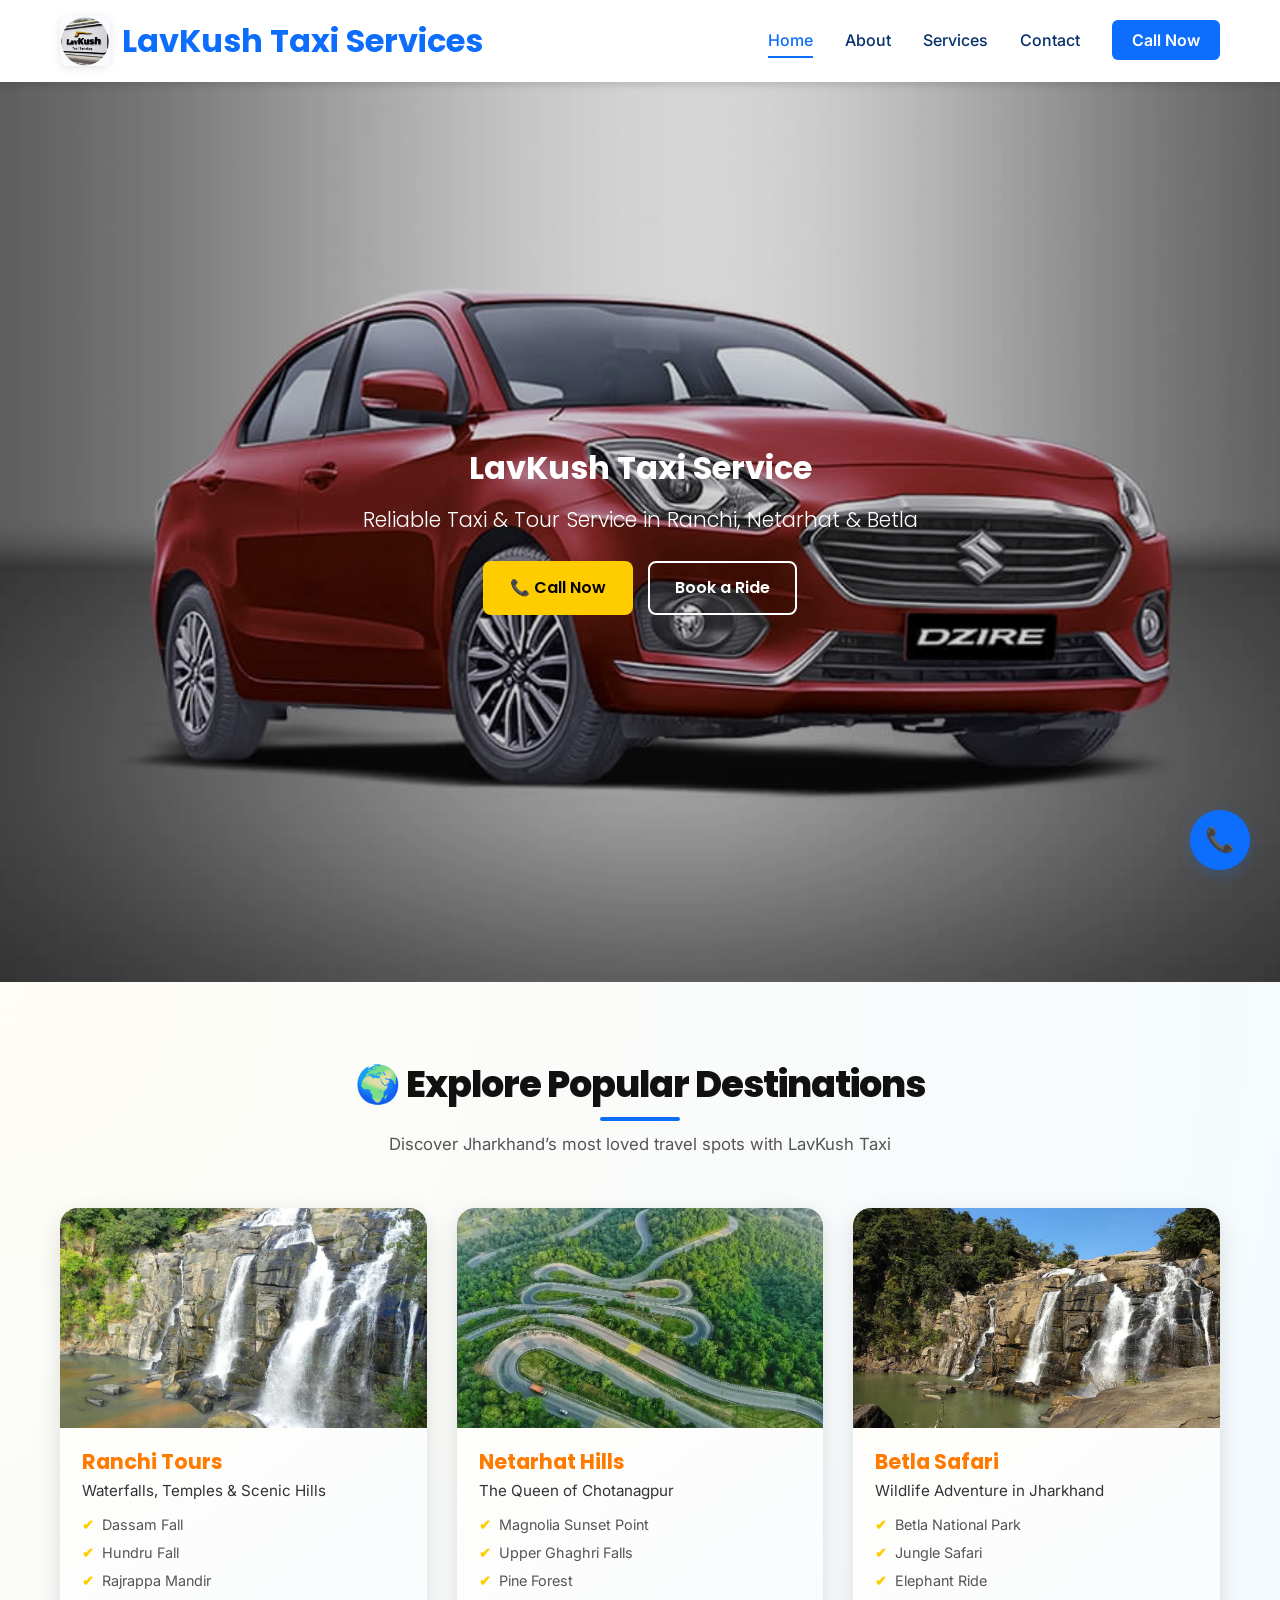
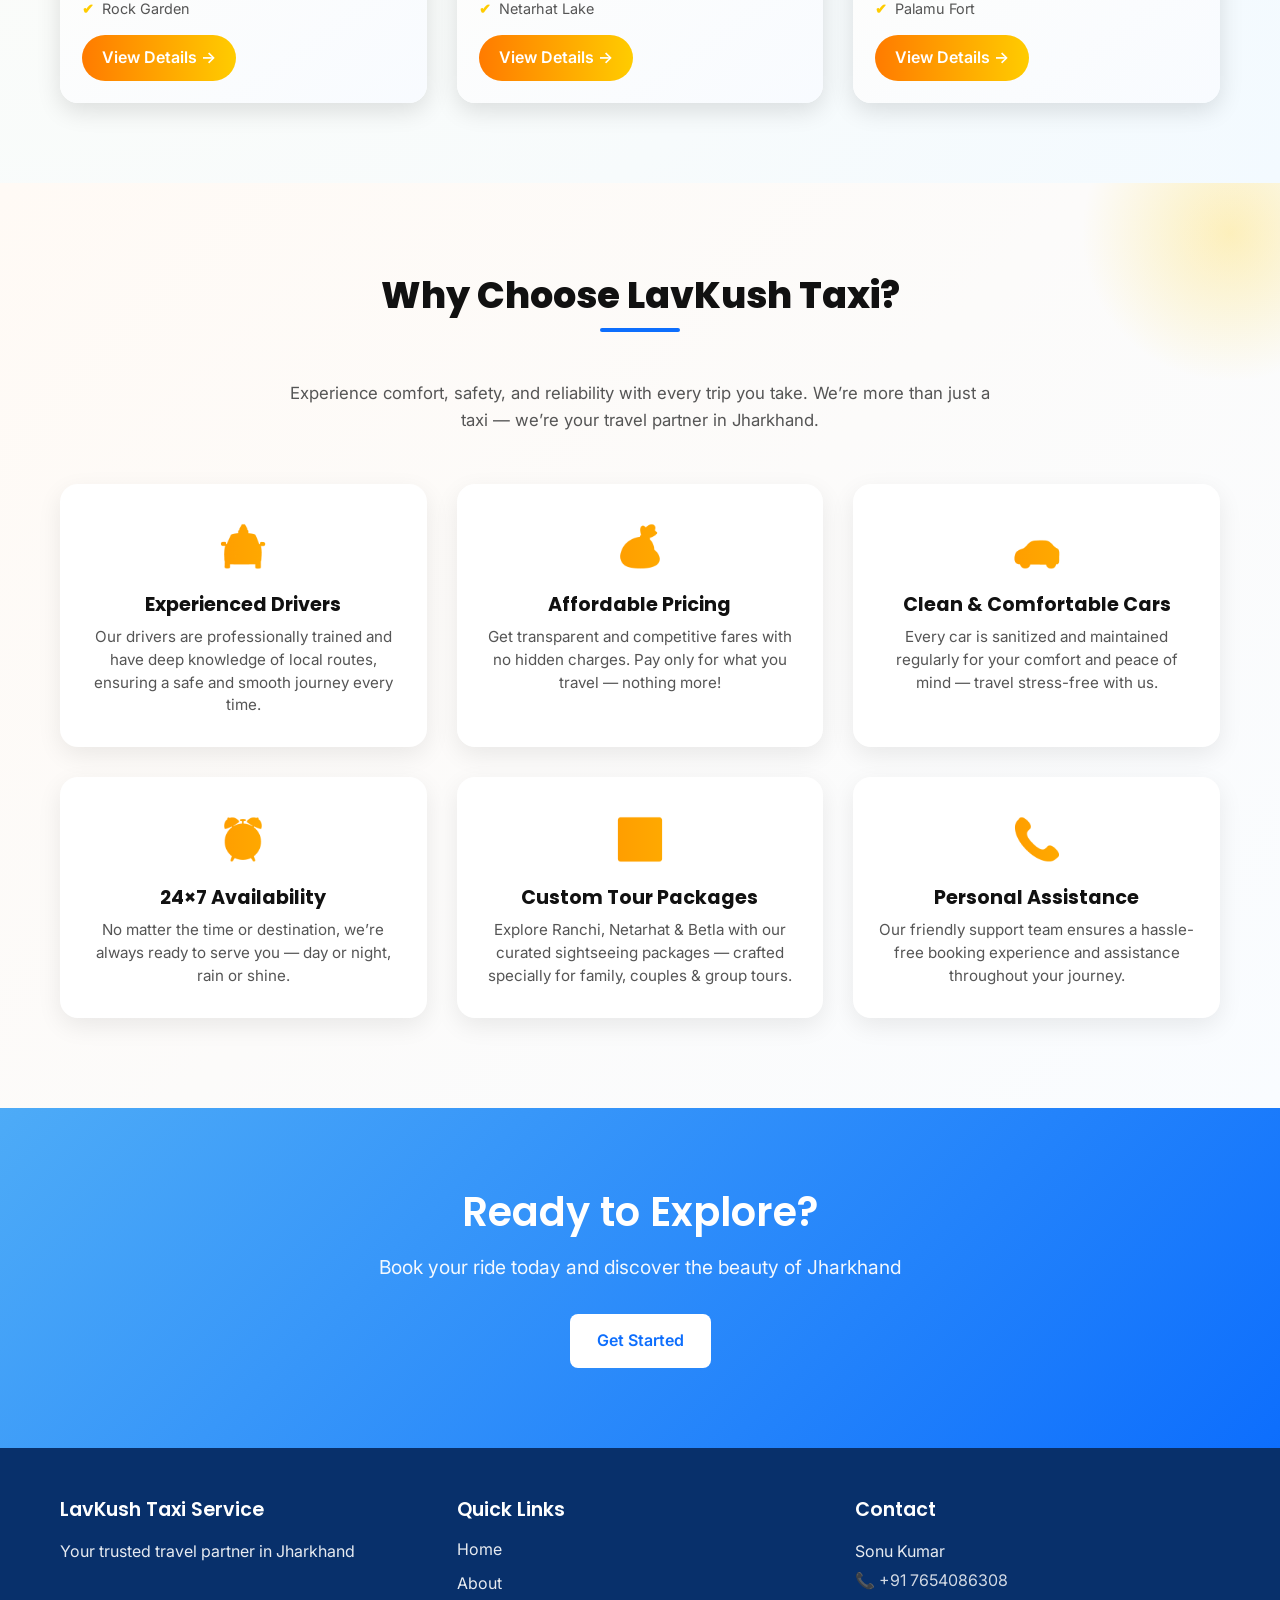
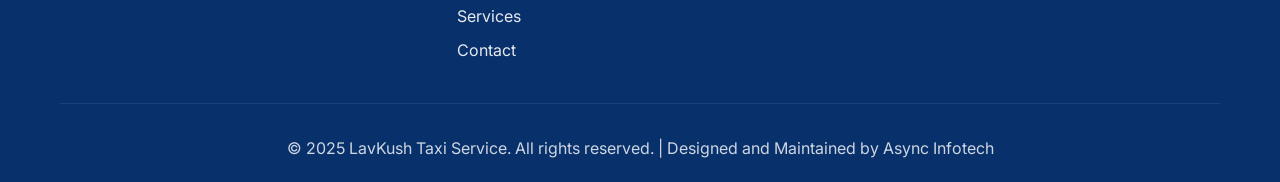
==== commit 0f94e749: "Latest changes" ====
--- a/index.html
+++ b/index.html
@@ -3,6 +3,8 @@
 <head>
     <meta charset="UTF-8">
     <meta name="viewport" content="width=device-width, initial-scale=1.0">
+    <!-- Favicon / Logo for browser tab -->
+    <link rel="icon" href="image/Business_Logo.png" type="image/png">
     <title>LavKush Taxi Service - Reliable Taxi & Tour Service in Ranchi</title>
     <meta name="description" content="LavKush Taxi Service offers reliable taxi and tour services in Ranchi, Netarhat, and Betla. Contact Sonu Kumar at +91 7654086308 for bookings.">
     <meta property="og:title" content="LavKush Taxi Service - Reliable Taxi & Tour Service">
@@ -234,7 +236,8 @@
                 </div>
             </div>
             <div class="footer-bottom">
-                <p>&copy; 2025 LavKush Taxi Service. All rights reserved.</p>
+                <p>&copy; 2025 LavKush Taxi Service. All rights reserved. | Designed and Maintained by 
+        <a href="https://asyncinfotech.com" target="_blank">Async Infotech</a></p>
             </div>
         </div>
     </footer>
--- a/styles.css
+++ b/styles.css
@@ -806,6 +806,20 @@
     }
     .dest-content p {
         font-size: 0.9rem;
+    }
+}
+
+@media (max-width: 768px) {
+    .carousel-image {
+        object-fit: contain;   /* Show full image */
+        object-position: center bottom; /* Adjust position if needed */
+        height: auto;          /* Let height adjust automatically */
+        width: 100%;           /* Full width */
+    }
+
+    .hero-full {
+        height: auto;          /* Adjust height to fit image */
+        min-height: 400px;     /* Optional: minimum height */
     }
 }
 
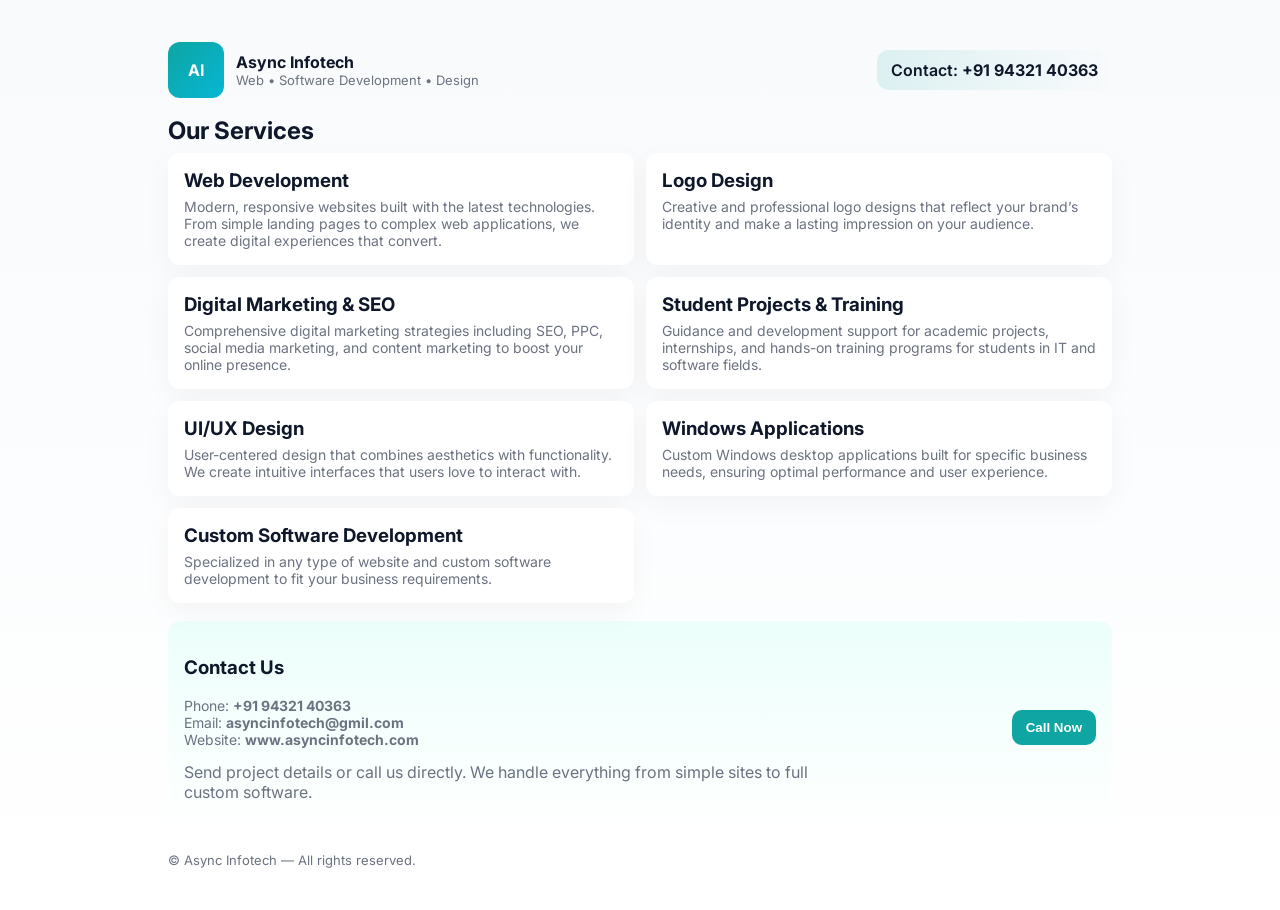
==== commit 20ad0f3e: "Update and rename demo_site_index.html to index.html" ====
--- a/index.html
+++ b/index.html
@@ -1,250 +1,109 @@
-<!DOCTYPE html>
+<!doctype html>
 <html lang="en">
 <head>
-    <meta charset="UTF-8">
-    <meta name="viewport" content="width=device-width, initial-scale=1.0">
-    <!-- Favicon / Logo for browser tab -->
-    <link rel="icon" href="image/Business_Logo.png" type="image/png">
-    <title>LavKush Taxi Service - Reliable Taxi & Tour Service in Ranchi</title>
-    <meta name="description" content="LavKush Taxi Service offers reliable taxi and tour services in Ranchi, Netarhat, and Betla. Contact Sonu Kumar at +91 7654086308 for bookings.">
-    <meta property="og:title" content="LavKush Taxi Service - Reliable Taxi & Tour Service">
-    <meta property="og:description" content="Professional taxi and tour services in Ranchi, Netarhat, and Betla">
-    <meta property="og:type" content="website">
-    <link rel="stylesheet" href="styles.css">
-    <link rel="preconnect" href="https://fonts.googleapis.com">
-    <link rel="preconnect" href="https://fonts.gstatic.com" crossorigin>
-    <link href="https://fonts.googleapis.com/css2?family=Poppins:wght@300;400;600;700&family=Inter:wght@300;400;500;600&display=swap" rel="stylesheet">
+  <meta charset="utf-8" />
+  <meta name="viewport" content="width=device-width,initial-scale=1" />
+  <title>Async Infotech — Services</title>
+  <meta name="description" content="Async Infotech - services and contact" />
+  <link rel="preconnect" href="https://fonts.googleapis.com">
+  <link rel="preconnect" href="https://fonts.gstatic.com" crossorigin>
+  <link href="https://fonts.googleapis.com/css2?family=Inter:wght@300;400;600;700&display=swap" rel="stylesheet">
+  <style>
+    :root{--accent:#0ea5a3;--dark:#0f172a;--muted:#6b7280}
+    *{box-sizing:border-box}
+    body{margin:0;font-family:Inter,system-ui,Roboto,Arial;background:linear-gradient(180deg,#f8fafc,#ffffff);color:var(--dark)}
+    .wrap{max-width:980px;margin:24px auto;padding:18px}
+    .header{display:flex;align-items:center;justify-content:space-between;gap:12px}
+    .brand{display:flex;align-items:center;gap:12px}
+    .logo{width:56px;height:56px;border-radius:12px;background:linear-gradient(135deg,var(--accent),#06b6d4);display:flex;align-items:center;justify-content:center;color:white;font-weight:700}
+    .title{font-weight:700}
+    .phone{background:linear-gradient(90deg,rgba(14,165,163,0.12),transparent);padding:10px 14px;border-radius:12px;font-weight:600}
+
+    h2{margin:18px 0 8px}
+    .services{display:grid;grid-template-columns:repeat(2,1fr);gap:12px}
+    .service{background:white;padding:16px;border-radius:12px;box-shadow:0 10px 30px rgba(2,6,23,0.04)}
+    .service h3{margin:0 0 6px}
+    .service p{margin:0;color:var(--muted);font-size:14px}
+
+    .contact-card{margin-top:18px;padding:16px;border-radius:12px;background:linear-gradient(180deg,#ecfffb,#ffffff);display:flex;align-items:center;justify-content:space-between;gap:12px}
+    .contact-left{max-width:72%}
+    .cta{padding:10px 14px;border-radius:10px;background:var(--accent);color:white;font-weight:700;border:0}
+    .meta{font-size:14px;color:var(--muted);margin-top:8px}
+
+    @media (max-width:720px){.services{grid-template-columns:1fr}.header{flex-direction:column;align-items:flex-start}.contact-left{max-width:100%}}
+  </style>
 </head>
 <body>
-    <!-- Skip to main content 
-    <a href="#main-content" class="skip-link">Skip to main content</a>-->
+  <div class="wrap">
+    <header class="header">
+      <div class="brand">
+        <div class="logo">AI</div>
+        <div>
+          <div class="title">Async Infotech</div>
+          <div style="font-size:13px;color:var(--muted)">Web • Software Development • Design</div>
+        </div>
+      </div>
+      <div class="phone">Contact: <strong>+91 94321 40363</strong></div>
+    </header>
 
-    <!-- Navigation -->
-    <nav class="navbar">
-        <div class="container nav-container">
-            <div class="nav-brand">
-                <img src="image/Business_Logo.png" alt="LavKush Taxi Service Logo" class="brand-logo">
-                <span class="brand-name">LavKush Taxi Services</span>
-            </div>
-            <button class="hamburger" id="hamburger" aria-label="Toggle menu" aria-expanded="false">
-                <span></span>
-                <span></span>
-                <span></span>
-            </button>
-            <ul class="nav-menu" id="navMenu">
-                <li><a href="index.html" class="nav-link active">Home</a></li>
-                <li><a href="about.html" class="nav-link">About</a></li>
-                <li><a href="service.html" class="nav-link">Services</a></li>
-                <li><a href="contact.html" class="nav-link">Contact</a></li>
-                <li><a href="tel:+917654086308" class="nav-link cta-link">Call Now</a></li>
-            </ul>
+    <main>
+      <section id="services">
+        <h2>Our Services</h2>
+        <div class="services">
+          <div class="service">
+            <h3>Web Development</h3>
+            <p>Modern, responsive websites built with the latest technologies. From simple landing pages to complex web applications, we create digital experiences that convert.</p>
+          </div>
+
+          <div class="service">
+            <h3>Logo Design</h3>
+            <p>Creative and professional logo designs that reflect your brand’s identity and make a lasting impression on your audience.</p>
+          </div>
+
+          <div class="service">
+            <h3>Digital Marketing &amp; SEO</h3>
+            <p>Comprehensive digital marketing strategies including SEO, PPC, social media marketing, and content marketing to boost your online presence.</p>
+          </div>
+
+          <div class="service">
+            <h3>Student Projects &amp; Training</h3>
+            <p>Guidance and development support for academic projects, internships, and hands-on training programs for students in IT and software fields.</p>
+          </div>
+
+          <div class="service">
+            <h3>UI/UX Design</h3>
+            <p>User-centered design that combines aesthetics with functionality. We create intuitive interfaces that users love to interact with.</p>
+          </div>
+
+          <div class="service">
+            <h3>Windows Applications</h3>
+            <p>Custom Windows desktop applications built for specific business needs, ensuring optimal performance and user experience.</p>
+          </div>
+
+          <div class="service">
+            <h3>Custom Software Development</h3>
+            <p>Specialized in any type of website and custom software development to fit your business requirements.</p>
+          </div>
+
         </div>
-    </nav>
+      </section>
 
-    <!-- Hero Section -->
-    <main id="main-content">
-        <!-- Hero Section -->
-<!-- Hero Section -->
-<section class="hero-full">
-    <div class="hero-overlay"></div>
-    <div class="hero-carousel">
-        <div class="carousel-track">
-            <img src="image/new-dzire-ranchi.jpg" alt="Swift Dzire Ranchi Car Booking" class="carousel-image active">
-            <img src="image/Tata-Winger-ranchi.jpg" alt="Tata Winger Ranchi Car Booking" class="carousel-image">
-            <img src="image/force-traveller-ranchi.jpg" alt="Force Traveller Ranchi Car Booking" class="carousel-image">
+      <section id="contact">
+        <div class="contact-card">
+          <div class="contact-left">
+            <h3>Contact Us</h3>
+            <p class="meta">Phone: <strong>+91 94321 40363</strong><br>Email: <strong>asyncinfotech@gmil.com</strong><br>Website: <strong>www.asyncinfotech.com</strong></p>
+            <p style="color:var(--muted);margin-top:8px">Send project details or call us directly. We handle everything from simple sites to full custom software.</p>
+          </div>
+          <div>
+            <button class="cta" onclick="window.location.href='tel:+919432140363'">Call Now</button>
+          </div>
         </div>
-    </div>
-
-    <div class="hero-text">
-        <h1>LavKush Taxi Service</h1>
-        <p>Reliable Taxi & Tour Service in Ranchi, Netarhat & Betla</p>
-        <div class="hero-buttons">
-            <a href="tel:+917654086308" class="btn btn-primary">📞 Call Now</a>
-            <a href="contact.html" class="btn btn-secondary">Book a Ride</a>
-        </div>
-    </div>
-</section>
-
-
-        <!-- Services Overview -->
-       <!-- Services Overview -->
-<section class="services-preview modern">
-    <div class="container">
-        <h2 class="section-title fancy-title">🌍 Explore Popular Destinations</h2>
-        <p class="section-subtitle">Discover Jharkhand’s most loved travel spots with LavKush Taxi</p>
-
-        <div class="destination-grid">
-            <!-- Ranchi -->
-            <div class="destination-card">
-                <div class="destination-img" style="background-image: url('image/ranchi_tour.jpg');"></div>
-                <div class="destination-content">
-                    <h3>Ranchi Tours</h3>
-                    <p>Waterfalls, Temples & Scenic Hills</p>
-                    <ul>
-                        <li>Dassam Fall</li>
-                        <li>Hundru Fall</li>
-                        <li>Rajrappa Mandir</li>
-                        <li>Rock Garden</li>
-                    </ul>
-                    <a href="service.html#ranchi" class="explore-btn">View Details →</a>
-                </div>
-            </div>
-
-            <!-- Netarhat -->
-            <div class="destination-card">
-                <div class="destination-img" style="background-image: url('image/netarhat_tour.webp');"></div>
-                <div class="destination-content">
-                    <h3>Netarhat Hills</h3>
-                    <p>The Queen of Chotanagpur</p>
-                    <ul>
-                        <li>Magnolia Sunset Point</li>
-                        <li>Upper Ghaghri Falls</li>
-                        <li>Pine Forest</li>
-                        <li>Netarhat Lake</li>
-                    </ul>
-                    <a href="service.html#netarhat" class="explore-btn">View Details →</a>
-                </div>
-            </div>
-
-            <!-- Betla -->
-            <div class="destination-card">
-                <div class="destination-img" style="background-image: url('image/betla_tour.jpg');"></div>
-                <div class="destination-content">
-                    <h3>Betla Safari</h3>
-                    <p>Wildlife Adventure in Jharkhand</p>
-                    <ul>
-                        <li>Betla National Park</li>
-                        <li>Jungle Safari</li>
-                        <li>Elephant Ride</li>
-                        <li>Palamu Fort</li>
-                    </ul>
-                    <a href="service.html#betla" class="explore-btn">View Details →</a>
-                </div>
-            </div>
-        </div>
-    </div>
-</section>
-
-
-
-        <!-- Why Choose Us -->
-        <!-- Why Choose LavKush Taxi -->
-<section class="why-choose-us">
-  <div class="container">
-    <h2 class="section-title">Why Choose LavKush Taxi?</h2>
-    <p class="section-subtitle">
-      Experience comfort, safety, and reliability with every trip you take.
-      We’re more than just a taxi — we’re your travel partner in Jharkhand.
-    </p>
-
-    <div class="choose-grid">
-      <!-- Experienced Drivers -->
-      <div class="choose-card fade-in">
-        <div class="choose-icon">🚖</div>
-        <h3>Experienced Drivers</h3>
-        <p>
-          Our drivers are professionally trained and have deep knowledge of
-          local routes, ensuring a safe and smooth journey every time.
-        </p>
-      </div>
-
-      <!-- Affordable Pricing -->
-      <div class="choose-card fade-in fade-in-delay">
-        <div class="choose-icon">💰</div>
-        <h3>Affordable Pricing</h3>
-        <p>
-          Get transparent and competitive fares with no hidden charges. Pay only
-          for what you travel — nothing more!
-        </p>
-      </div>
-
-      <!-- Clean & Well-Maintained Cars -->
-      <div class="choose-card fade-in fade-in-delay-2">
-        <div class="choose-icon">🚗</div>
-        <h3>Clean & Comfortable Cars</h3>
-        <p>
-          Every car is sanitized and maintained regularly for your comfort and
-          peace of mind — travel stress-free with us.
-        </p>
-      </div>
-
-      <!-- 24x7 Availability -->
-      <div class="choose-card fade-in fade-in-delay-3">
-        <div class="choose-icon">⏰</div>
-        <h3>24×7 Availability</h3>
-        <p>
-          No matter the time or destination, we’re always ready to serve you —
-          day or night, rain or shine.
-        </p>
-      </div>
-
-      <!-- Tour Packages -->
-      <div class="choose-card fade-in fade-in-delay-4">
-        <div class="choose-icon">🌄</div>
-        <h3>Custom Tour Packages</h3>
-        <p>
-          Explore Ranchi, Netarhat & Betla with our curated sightseeing packages
-          — crafted specially for family, couples & group tours.
-        </p>
-      </div>
-
-      <!-- Customer Support -->
-      <div class="choose-card fade-in fade-in-delay-5">
-        <div class="choose-icon">📞</div>
-        <h3>Personal Assistance</h3>
-        <p>
-          Our friendly support team ensures a hassle-free booking experience and
-          assistance throughout your journey.
-        </p>
-      </div>
-    </div>
-  </div>
-</section>
-
-
-        <!-- CTA Section -->
-        <section class="cta-section">
-            <div class="container cta-content">
-                <h2>Ready to Explore?</h2>
-                <p>Book your ride today and discover the beauty of Jharkhand</p>
-                <a href="contact.html" class="btn btn-light">Get Started</a>
-            </div>
-        </section>
+      </section>
     </main>
 
-    <!-- Footer -->
-    <footer class="footer">
-        <div class="container">
-            <div class="footer-content">
-                <div class="footer-section">
-                    <h4>LavKush Taxi Service</h4>
-                    <p>Your trusted travel partner in Jharkhand</p>
-                </div>
-                <div class="footer-section">
-                    <h4>Quick Links</h4>
-                    <ul>
-                        <li><a href="index.html">Home</a></li>
-                        <li><a href="about.html">About</a></li>
-                        <li><a href="service.html">Services</a></li>
-                        <li><a href="contact.html">Contact</a></li>
-                    </ul>
-                </div>
-                <div class="footer-section">
-                    <h4>Contact</h4>
-                    <p>Sonu Kumar</p>
-                    <p>📞 <a href="tel:+917654086308">+91 7654086308</a></p>
-                </div>
-            </div>
-            <div class="footer-bottom">
-                <p>&copy; 2025 LavKush Taxi Service. All rights reserved. | Designed and Maintained by 
-        <a href="https://asyncinfotech.com" target="_blank">Async Infotech</a></p>
-            </div>
-        </div>
-    </footer>
-
-    <!-- Floating Call Button -->
-    <a href="tel:+917654086308" class="floating-call" aria-label="Call now">📞</a>
-
-    <script src="scripts.js"></script>
+    <footer style="margin-top:18px;color:var(--muted);font-size:13px">© Async Infotech — All rights reserved.</footer>
+  </div>
 </body>
 </html>
+
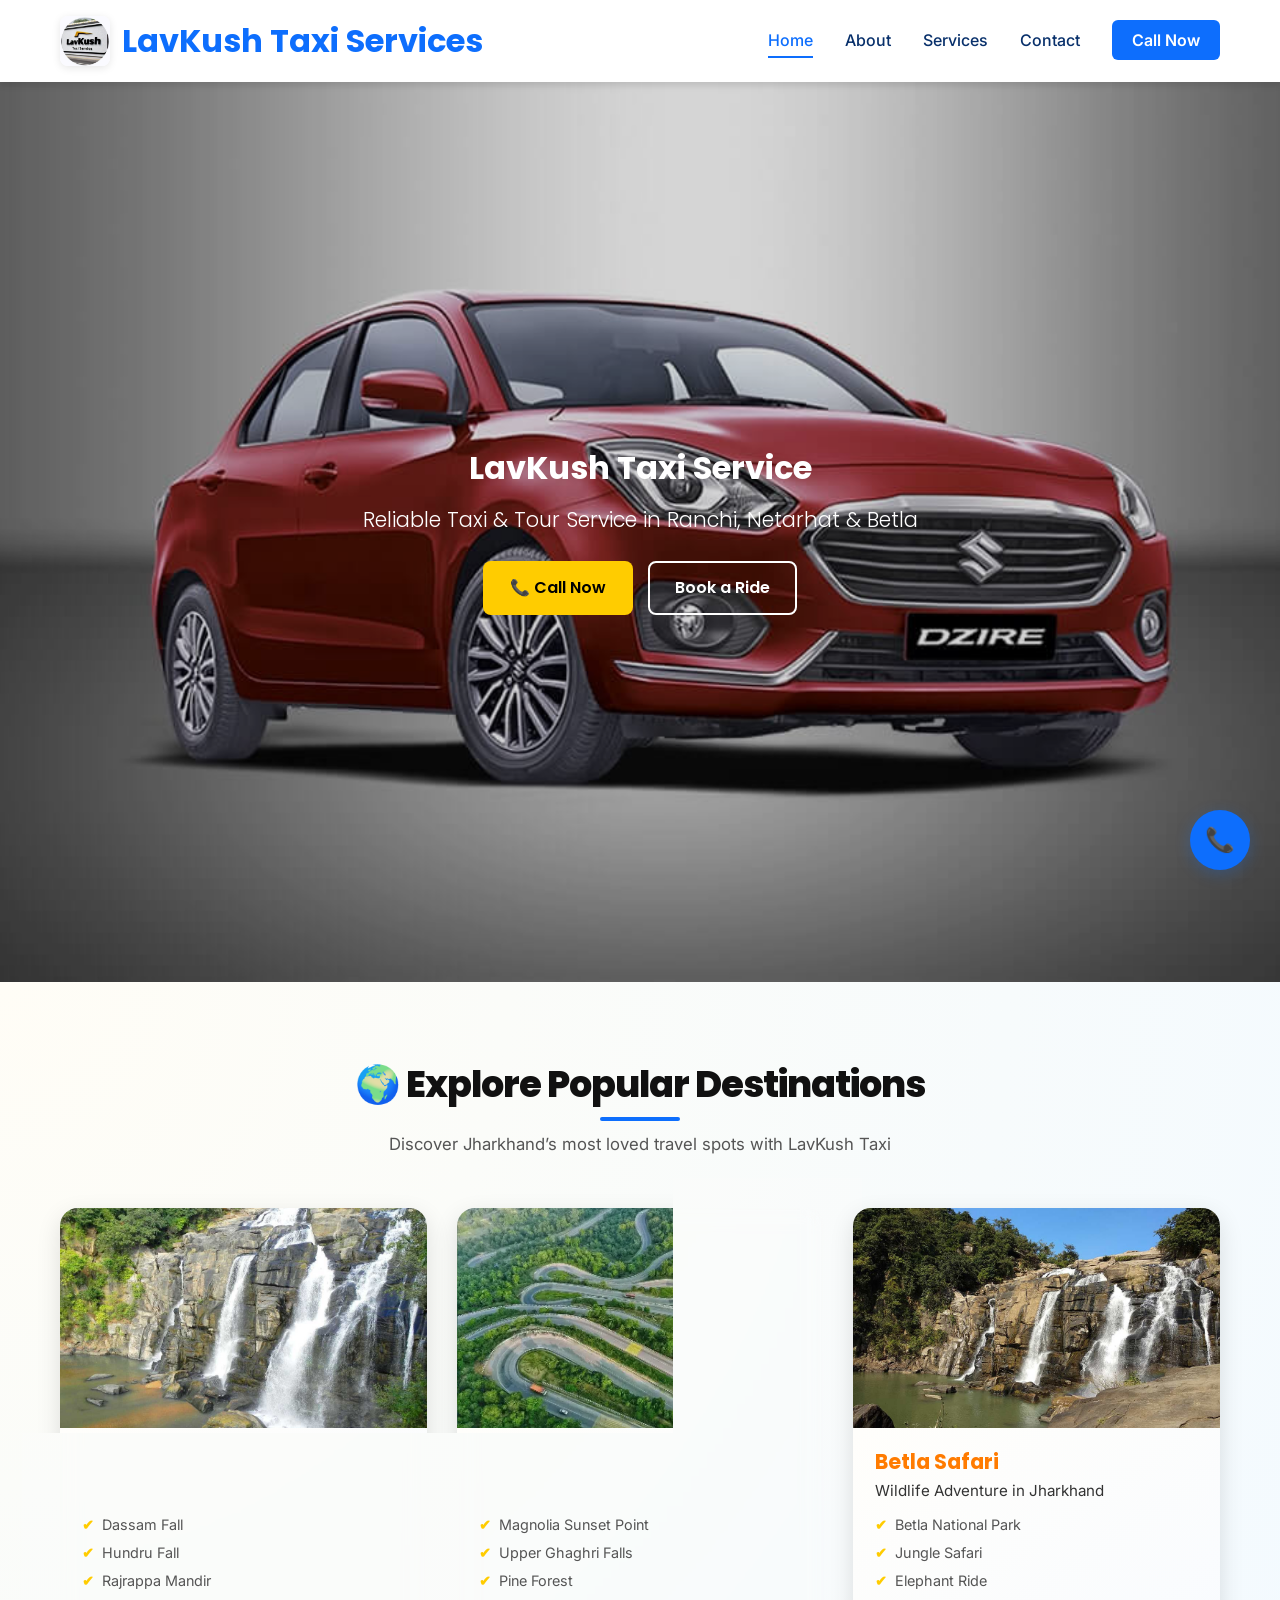
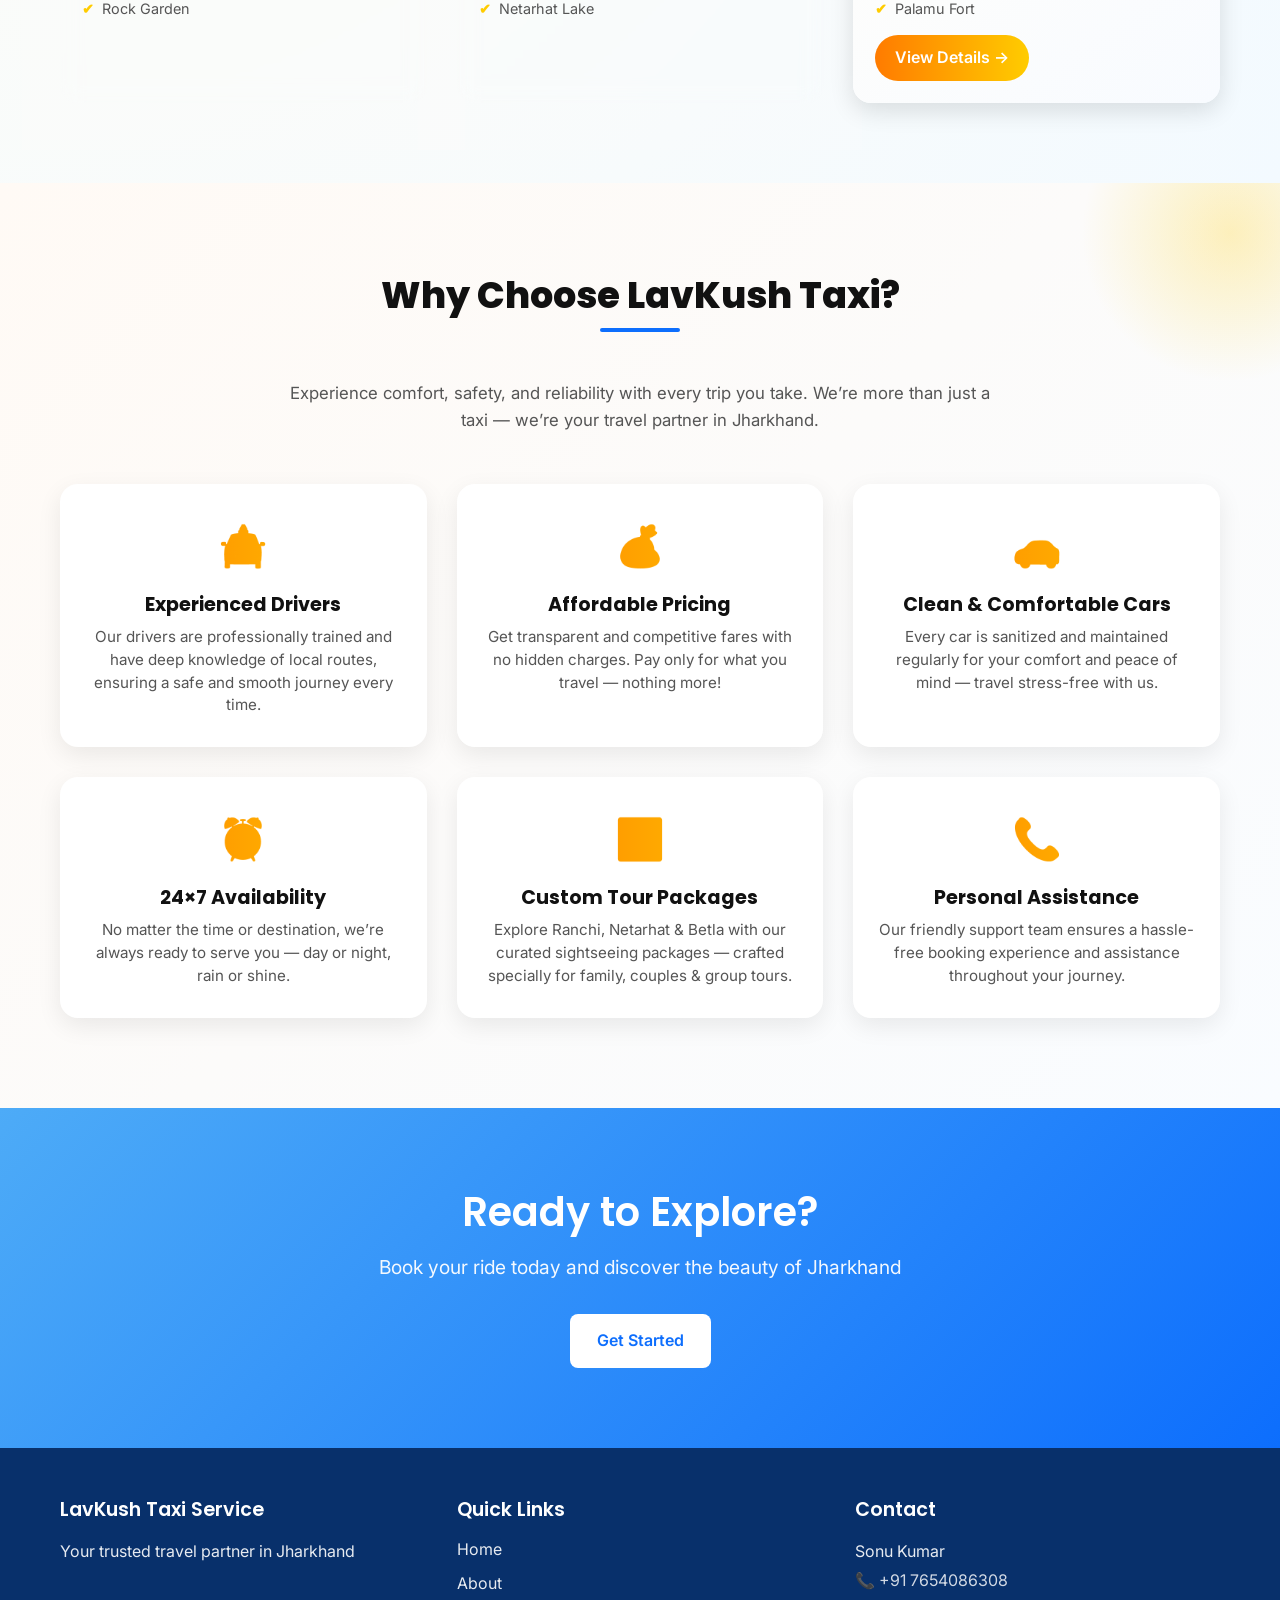
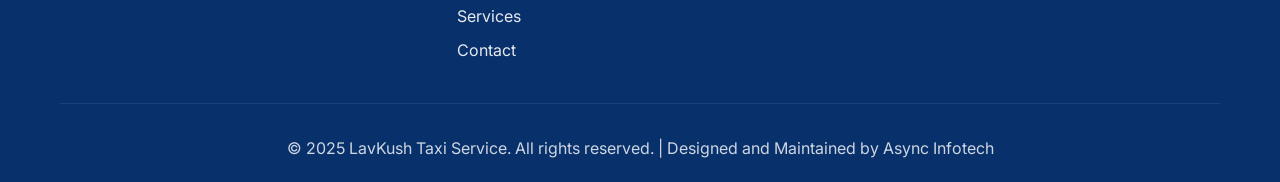
==== commit cda97269: "Update and rename index1.html to index.html" ====
--- a/index.html
+++ b/index.html
@@ -1,109 +1,250 @@
-<!doctype html>
+<!DOCTYPE html>
 <html lang="en">
 <head>
-  <meta charset="utf-8" />
-  <meta name="viewport" content="width=device-width,initial-scale=1" />
-  <title>Async Infotech — Services</title>
-  <meta name="description" content="Async Infotech - services and contact" />
-  <link rel="preconnect" href="https://fonts.googleapis.com">
-  <link rel="preconnect" href="https://fonts.gstatic.com" crossorigin>
-  <link href="https://fonts.googleapis.com/css2?family=Inter:wght@300;400;600;700&display=swap" rel="stylesheet">
-  <style>
-    :root{--accent:#0ea5a3;--dark:#0f172a;--muted:#6b7280}
-    *{box-sizing:border-box}
-    body{margin:0;font-family:Inter,system-ui,Roboto,Arial;background:linear-gradient(180deg,#f8fafc,#ffffff);color:var(--dark)}
-    .wrap{max-width:980px;margin:24px auto;padding:18px}
-    .header{display:flex;align-items:center;justify-content:space-between;gap:12px}
-    .brand{display:flex;align-items:center;gap:12px}
-    .logo{width:56px;height:56px;border-radius:12px;background:linear-gradient(135deg,var(--accent),#06b6d4);display:flex;align-items:center;justify-content:center;color:white;font-weight:700}
-    .title{font-weight:700}
-    .phone{background:linear-gradient(90deg,rgba(14,165,163,0.12),transparent);padding:10px 14px;border-radius:12px;font-weight:600}
-
-    h2{margin:18px 0 8px}
-    .services{display:grid;grid-template-columns:repeat(2,1fr);gap:12px}
-    .service{background:white;padding:16px;border-radius:12px;box-shadow:0 10px 30px rgba(2,6,23,0.04)}
-    .service h3{margin:0 0 6px}
-    .service p{margin:0;color:var(--muted);font-size:14px}
-
-    .contact-card{margin-top:18px;padding:16px;border-radius:12px;background:linear-gradient(180deg,#ecfffb,#ffffff);display:flex;align-items:center;justify-content:space-between;gap:12px}
-    .contact-left{max-width:72%}
-    .cta{padding:10px 14px;border-radius:10px;background:var(--accent);color:white;font-weight:700;border:0}
-    .meta{font-size:14px;color:var(--muted);margin-top:8px}
-
-    @media (max-width:720px){.services{grid-template-columns:1fr}.header{flex-direction:column;align-items:flex-start}.contact-left{max-width:100%}}
-  </style>
+    <meta charset="UTF-8">
+    <meta name="viewport" content="width=device-width, initial-scale=1.0">
+    <!-- Favicon / Logo for browser tab -->
+    <link rel="icon" href="image/Business_Logo.png" type="image/png">
+    <title>LavKush Taxi Service - Reliable Taxi & Tour Service in Ranchi</title>
+    <meta name="description" content="LavKush Taxi Service offers reliable taxi and tour services in Ranchi, Netarhat, and Betla. Contact Sonu Kumar at +91 7654086308 for bookings.">
+    <meta property="og:title" content="LavKush Taxi Service - Reliable Taxi & Tour Service">
+    <meta property="og:description" content="Professional taxi and tour services in Ranchi, Netarhat, and Betla">
+    <meta property="og:type" content="website">
+    <link rel="stylesheet" href="styles.css">
+    <link rel="preconnect" href="https://fonts.googleapis.com">
+    <link rel="preconnect" href="https://fonts.gstatic.com" crossorigin>
+    <link href="https://fonts.googleapis.com/css2?family=Poppins:wght@300;400;600;700&family=Inter:wght@300;400;500;600&display=swap" rel="stylesheet">
 </head>
 <body>
-  <div class="wrap">
-    <header class="header">
-      <div class="brand">
-        <div class="logo">AI</div>
-        <div>
-          <div class="title">Async Infotech</div>
-          <div style="font-size:13px;color:var(--muted)">Web • Software Development • Design</div>
-        </div>
-      </div>
-      <div class="phone">Contact: <strong>+91 94321 40363</strong></div>
-    </header>
-
-    <main>
-      <section id="services">
-        <h2>Our Services</h2>
-        <div class="services">
-          <div class="service">
-            <h3>Web Development</h3>
-            <p>Modern, responsive websites built with the latest technologies. From simple landing pages to complex web applications, we create digital experiences that convert.</p>
-          </div>
-
-          <div class="service">
-            <h3>Logo Design</h3>
-            <p>Creative and professional logo designs that reflect your brand’s identity and make a lasting impression on your audience.</p>
-          </div>
-
-          <div class="service">
-            <h3>Digital Marketing &amp; SEO</h3>
-            <p>Comprehensive digital marketing strategies including SEO, PPC, social media marketing, and content marketing to boost your online presence.</p>
-          </div>
-
-          <div class="service">
-            <h3>Student Projects &amp; Training</h3>
-            <p>Guidance and development support for academic projects, internships, and hands-on training programs for students in IT and software fields.</p>
-          </div>
-
-          <div class="service">
-            <h3>UI/UX Design</h3>
-            <p>User-centered design that combines aesthetics with functionality. We create intuitive interfaces that users love to interact with.</p>
-          </div>
-
-          <div class="service">
-            <h3>Windows Applications</h3>
-            <p>Custom Windows desktop applications built for specific business needs, ensuring optimal performance and user experience.</p>
-          </div>
-
-          <div class="service">
-            <h3>Custom Software Development</h3>
-            <p>Specialized in any type of website and custom software development to fit your business requirements.</p>
-          </div>
-
-        </div>
-      </section>
-
-      <section id="contact">
-        <div class="contact-card">
-          <div class="contact-left">
-            <h3>Contact Us</h3>
-            <p class="meta">Phone: <strong>+91 94321 40363</strong><br>Email: <strong>asyncinfotech@gmil.com</strong><br>Website: <strong>www.asyncinfotech.com</strong></p>
-            <p style="color:var(--muted);margin-top:8px">Send project details or call us directly. We handle everything from simple sites to full custom software.</p>
-          </div>
-          <div>
-            <button class="cta" onclick="window.location.href='tel:+919432140363'">Call Now</button>
-          </div>
-        </div>
-      </section>
+    <!-- Skip to main content 
+    <a href="#main-content" class="skip-link">Skip to main content</a>-->
+
+    <!-- Navigation -->
+    <nav class="navbar">
+        <div class="container nav-container">
+            <div class="nav-brand">
+                <img src="image/Business_Logo.png" alt="LavKush Taxi Service Logo" class="brand-logo">
+                <span class="brand-name">LavKush Taxi Services</span>
+            </div>
+            <button class="hamburger" id="hamburger" aria-label="Toggle menu" aria-expanded="false">
+                <span></span>
+                <span></span>
+                <span></span>
+            </button>
+            <ul class="nav-menu" id="navMenu">
+                <li><a href="index.html" class="nav-link active">Home</a></li>
+                <li><a href="about.html" class="nav-link">About</a></li>
+                <li><a href="service.html" class="nav-link">Services</a></li>
+                <li><a href="contact.html" class="nav-link">Contact</a></li>
+                <li><a href="tel:+917654086308" class="nav-link cta-link">Call Now</a></li>
+            </ul>
+        </div>
+    </nav>
+
+    <!-- Hero Section -->
+    <main id="main-content">
+        <!-- Hero Section -->
+<!-- Hero Section -->
+<section class="hero-full">
+    <div class="hero-overlay"></div>
+    <div class="hero-carousel">
+        <div class="carousel-track">
+            <img src="image/new-dzire-ranchi.jpg" alt="Swift Dzire Ranchi Car Booking" class="carousel-image active">
+            <img src="image/Tata-Winger-ranchi.jpg" alt="Tata Winger Ranchi Car Booking" class="carousel-image">
+            <img src="image/force-traveller-ranchi.jpg" alt="Force Traveller Ranchi Car Booking" class="carousel-image">
+        </div>
+    </div>
+
+    <div class="hero-text">
+        <h1>LavKush Taxi Service</h1>
+        <p>Reliable Taxi & Tour Service in Ranchi, Netarhat & Betla</p>
+        <div class="hero-buttons">
+            <a href="tel:+917654086308" class="btn btn-primary">📞 Call Now</a>
+            <a href="contact.html" class="btn btn-secondary">Book a Ride</a>
+        </div>
+    </div>
+</section>
+
+
+        <!-- Services Overview -->
+       <!-- Services Overview -->
+<section class="services-preview modern">
+    <div class="container">
+        <h2 class="section-title fancy-title">🌍 Explore Popular Destinations</h2>
+        <p class="section-subtitle">Discover Jharkhand’s most loved travel spots with LavKush Taxi</p>
+
+        <div class="destination-grid">
+            <!-- Ranchi -->
+            <div class="destination-card">
+                <div class="destination-img" style="background-image: url('image/ranchi_tour.jpg');"></div>
+                <div class="destination-content">
+                    <h3>Ranchi Tours</h3>
+                    <p>Waterfalls, Temples & Scenic Hills</p>
+                    <ul>
+                        <li>Dassam Fall</li>
+                        <li>Hundru Fall</li>
+                        <li>Rajrappa Mandir</li>
+                        <li>Rock Garden</li>
+                    </ul>
+                    <a href="service.html#ranchi" class="explore-btn">View Details →</a>
+                </div>
+            </div>
+
+            <!-- Netarhat -->
+            <div class="destination-card">
+                <div class="destination-img" style="background-image: url('image/netarhat_tour.webp');"></div>
+                <div class="destination-content">
+                    <h3>Netarhat Hills</h3>
+                    <p>The Queen of Chotanagpur</p>
+                    <ul>
+                        <li>Magnolia Sunset Point</li>
+                        <li>Upper Ghaghri Falls</li>
+                        <li>Pine Forest</li>
+                        <li>Netarhat Lake</li>
+                    </ul>
+                    <a href="service.html#netarhat" class="explore-btn">View Details →</a>
+                </div>
+            </div>
+
+            <!-- Betla -->
+            <div class="destination-card">
+                <div class="destination-img" style="background-image: url('image/betla_tour.jpg');"></div>
+                <div class="destination-content">
+                    <h3>Betla Safari</h3>
+                    <p>Wildlife Adventure in Jharkhand</p>
+                    <ul>
+                        <li>Betla National Park</li>
+                        <li>Jungle Safari</li>
+                        <li>Elephant Ride</li>
+                        <li>Palamu Fort</li>
+                    </ul>
+                    <a href="service.html#betla" class="explore-btn">View Details →</a>
+                </div>
+            </div>
+        </div>
+    </div>
+</section>
+
+
+
+        <!-- Why Choose Us -->
+        <!-- Why Choose LavKush Taxi -->
+<section class="why-choose-us">
+  <div class="container">
+    <h2 class="section-title">Why Choose LavKush Taxi?</h2>
+    <p class="section-subtitle">
+      Experience comfort, safety, and reliability with every trip you take.
+      We’re more than just a taxi — we’re your travel partner in Jharkhand.
+    </p>
+
+    <div class="choose-grid">
+      <!-- Experienced Drivers -->
+      <div class="choose-card fade-in">
+        <div class="choose-icon">🚖</div>
+        <h3>Experienced Drivers</h3>
+        <p>
+          Our drivers are professionally trained and have deep knowledge of
+          local routes, ensuring a safe and smooth journey every time.
+        </p>
+      </div>
+
+      <!-- Affordable Pricing -->
+      <div class="choose-card fade-in fade-in-delay">
+        <div class="choose-icon">💰</div>
+        <h3>Affordable Pricing</h3>
+        <p>
+          Get transparent and competitive fares with no hidden charges. Pay only
+          for what you travel — nothing more!
+        </p>
+      </div>
+
+      <!-- Clean & Well-Maintained Cars -->
+      <div class="choose-card fade-in fade-in-delay-2">
+        <div class="choose-icon">🚗</div>
+        <h3>Clean & Comfortable Cars</h3>
+        <p>
+          Every car is sanitized and maintained regularly for your comfort and
+          peace of mind — travel stress-free with us.
+        </p>
+      </div>
+
+      <!-- 24x7 Availability -->
+      <div class="choose-card fade-in fade-in-delay-3">
+        <div class="choose-icon">⏰</div>
+        <h3>24×7 Availability</h3>
+        <p>
+          No matter the time or destination, we’re always ready to serve you —
+          day or night, rain or shine.
+        </p>
+      </div>
+
+      <!-- Tour Packages -->
+      <div class="choose-card fade-in fade-in-delay-4">
+        <div class="choose-icon">🌄</div>
+        <h3>Custom Tour Packages</h3>
+        <p>
+          Explore Ranchi, Netarhat & Betla with our curated sightseeing packages
+          — crafted specially for family, couples & group tours.
+        </p>
+      </div>
+
+      <!-- Customer Support -->
+      <div class="choose-card fade-in fade-in-delay-5">
+        <div class="choose-icon">📞</div>
+        <h3>Personal Assistance</h3>
+        <p>
+          Our friendly support team ensures a hassle-free booking experience and
+          assistance throughout your journey.
+        </p>
+      </div>
+    </div>
+  </div>
+</section>
+
+
+        <!-- CTA Section -->
+        <section class="cta-section">
+            <div class="container cta-content">
+                <h2>Ready to Explore?</h2>
+                <p>Book your ride today and discover the beauty of Jharkhand</p>
+                <a href="contact.html" class="btn btn-light">Get Started</a>
+            </div>
+        </section>
     </main>
 
-    <footer style="margin-top:18px;color:var(--muted);font-size:13px">© Async Infotech — All rights reserved.</footer>
-  </div>
+    <!-- Footer -->
+    <footer class="footer">
+        <div class="container">
+            <div class="footer-content">
+                <div class="footer-section">
+                    <h4>LavKush Taxi Service</h4>
+                    <p>Your trusted travel partner in Jharkhand</p>
+                </div>
+                <div class="footer-section">
+                    <h4>Quick Links</h4>
+                    <ul>
+                        <li><a href="index.html">Home</a></li>
+                        <li><a href="about.html">About</a></li>
+                        <li><a href="service.html">Services</a></li>
+                        <li><a href="contact.html">Contact</a></li>
+                    </ul>
+                </div>
+                <div class="footer-section">
+                    <h4>Contact</h4>
+                    <p>Sonu Kumar</p>
+                    <p>📞 <a href="tel:+917654086308">+91 7654086308</a></p>
+                </div>
+            </div>
+            <div class="footer-bottom">
+                <p>&copy; 2025 LavKush Taxi Service. All rights reserved. | Designed and Maintained by 
+        <a href="https://asyncinfotech.com" target="_blank">Async Infotech</a></p>
+            </div>
+        </div>
+    </footer>
+
+    <!-- Floating Call Button -->
+    <a href="tel:+917654086308" class="floating-call" aria-label="Call now">📞</a>
+
+    <script src="scripts.js"></script>
 </body>
 </html>
-
--- a/styles.css
+++ b/styles.css
@@ -0,0 +1,1646 @@
+/* ===================================
+   CSS Variables & Base Styles
+   =================================== */
+:root {
+    --primary-color: #0d6efd; /* bootstrap primary blue */
+    --primary-dark: #0057b8; /* darker blue for hover */
+    --secondary-color: #4dabf7; /* lighter blue variant */
+    --accent-color: #08306b; /* deep navy for headings */
+    --text-dark: #08306b;
+    --text-light: #6c757d;
+    --bg-light: #f8fbff; /* very light blue-ish white */
+    --white: #ffffff;
+    --green-bullet: #28a745;
+    --shadow: 0 4px 6px rgba(0, 0, 0, 0.1);
+    --shadow-lg: 0 10px 25px rgba(0, 0, 0, 0.15);
+    --transition: all 0.3s cubic-bezier(0.4, 0, 0.2, 1);
+    --transition-fast: all 0.2s ease;
+}
+
+* {
+    margin: 0;
+    padding: 0;
+    box-sizing: border-box;
+}
+
+html {
+    scroll-behavior: smooth;
+}
+
+body {
+    font-family: 'Inter', sans-serif;
+    color: var(--text-dark);
+    line-height: 1.6;
+    overflow-x: hidden;
+}
+
+h1, h2, h3, h4, h5, h6 {
+    font-family: 'Poppins', sans-serif;
+    font-weight: 600;
+    line-height: 1.2;
+}
+
+img {
+    max-width: 100%;
+    height: auto;
+    display: block;
+}
+
+a {
+    text-decoration: none;
+    color: inherit;
+    transition: var(--transition-fast);
+}
+
+/* ===================================
+   Skip Link (Accessibility)
+   =================================== */
+.skip-link {
+    position: absolute;
+    top: -40px;
+    left: 0;
+    background: var(--primary-color);
+    color: var(--white);
+    padding: 8px 16px;
+    z-index: 10000;
+    transition: var(--transition-fast);
+}
+
+.skip-link:focus {
+    top: 0;
+}
+
+/* ===================================
+   Container & Layout
+   =================================== */
+.container {
+    max-width: 1200px;
+    margin: 0 auto;
+    padding: 0 20px;
+}
+
+/* ===================================
+   Navigation Bar with Responsive Menu
+   =================================== */
+.navbar {
+    background: var(--white);
+    box-shadow: var(--shadow);
+    position: sticky;
+    top: 0;
+    z-index: 1000;
+    transition: var(--transition);
+}
+
+.nav-container {
+    display: flex;
+    justify-content: space-between;
+    align-items: center;
+    padding: 1rem 20px;
+}
+
+.nav-brand {
+    display: flex;
+    align-items: center;
+    gap: 12px;
+    z-index: 1001;
+}
+
+.brand-logo {
+    width: 50px;
+    height: 50px;
+    object-fit: cover;
+    border-radius: 8px;
+    box-shadow: 0 2px 8px rgba(0,0,0,0.1);
+}
+
+.brand-name {
+    font-family: 'Poppins', sans-serif;
+    font-size: 1.3rem;
+    font-weight: 700;
+    color: var(--primary-color);
+}
+
+/* Hamburger Menu */
+.hamburger {
+    display: none;
+    flex-direction: column;
+    gap: 5px;
+    background: transparent;
+    border: none;
+    cursor: pointer;
+    padding: 8px;
+    z-index: 1001;
+    transition: var(--transition);
+}
+
+.hamburger span {
+    display: block;
+    width: 28px;
+    height: 3px;
+    background: var(--text-dark);
+    border-radius: 2px;
+    transition: var(--transition);
+}
+
+.hamburger.active span:nth-child(1) {
+    transform: rotate(45deg) translate(7px, 7px);
+}
+
+.hamburger.active span:nth-child(2) {
+    opacity: 0;
+}
+
+.hamburger.active span:nth-child(3) {
+    transform: rotate(-45deg) translate(7px, -7px);
+}
+
+/* Navigation Menu */
+.nav-menu {
+    display: flex;
+    list-style: none;
+    gap: 2rem;
+    align-items: center;
+}
+
+.nav-link {
+    font-weight: 500;
+    color: var(--text-dark);
+    padding: 8px 0;
+    position: relative;
+    transition: var(--transition-fast);
+}
+
+.nav-link::after {
+    content: '';
+    position: absolute;
+    width: 0;
+    height: 2px;
+    bottom: 0;
+    left: 0;
+    background: var(--primary-color);
+    transition: var(--transition);
+}
+
+.nav-link:hover::after,
+.nav-link.active::after {
+    width: 100%;
+}
+
+.nav-link:hover,
+.nav-link.active {
+    color: var(--primary-color);
+}
+
+.cta-link {
+    background: var(--primary-color);
+    color: var(--white) !important;
+    padding: 10px 20px !important;
+    border-radius: 6px;
+    font-weight: 600;
+}
+
+.cta-link::after {
+    display: none;
+}
+
+.cta-link:hover {
+    background: var(--primary-dark);
+    transform: translateY(-2px);
+    box-shadow: var(--shadow);
+}
+
+/* Mobile Navigation */
+@media (max-width: 768px) {
+    .hamburger {
+        display: flex;
+    }
+
+    .nav-menu {
+        position: fixed;
+        left: -100%;
+        top: 0;
+        flex-direction: column;
+        background: var(--white);
+        width: 80%;
+        max-width: 300px;
+        height: 100vh;
+        padding: 100px 30px 30px;
+        gap: 1.5rem;
+        box-shadow: 4px 0 10px rgba(0, 0, 0, 0.1);
+        transition: left 0.4s cubic-bezier(0.68, -0.55, 0.265, 1.55);
+        align-items: flex-start;
+        overflow-y: auto;
+        z-index: 1000;
+    }
+
+    .nav-menu.active {
+        left: 0;
+    }
+
+    .nav-link {
+        font-size: 1.1rem;
+        width: 100%;
+    }
+
+    .cta-link {
+        width: 100%;
+        text-align: center;
+    }
+
+    /* Overlay when menu is open */
+    .nav-menu.active::before {
+        content: '';
+        position: fixed;
+        top: 0;
+        left: 0;
+        width: 100vw;
+        height: 100vh;
+        background: rgba(0, 0, 0, 0.5);
+        z-index: -1;
+        animation: fadeIn 0.3s ease;
+    }
+}
+
+/* ===================================
+   Animation Keyframes
+   =================================== */
+@keyframes fadeIn {
+    from {
+        opacity: 0;
+        transform: translateY(20px);
+    }
+    to {
+        opacity: 1;
+        transform: translateY(0);
+    }
+}
+
+@keyframes slideIn {
+    from {
+        opacity: 0;
+        transform: translateX(-30px);
+    }
+    to {
+        opacity: 1;
+        transform: translateX(0);
+    }
+}
+
+@keyframes scaleIn {
+    from {
+        opacity: 0;
+        transform: scale(0.9);
+    }
+    to {
+        opacity: 1;
+        transform: scale(1);
+    }
+}
+
+/* Animation Classes */
+.fade-in {
+    animation: fadeIn 0.6s ease-out;
+}
+
+.fade-in-delay {
+    animation: fadeIn 0.8s ease-out 0.2s both;
+}
+
+.fade-in-delay-2 {
+    animation: fadeIn 0.8s ease-out 0.4s both;
+}
+
+.slide-in {
+    animation: slideIn 0.6s ease-out;
+}
+
+.slide-in-delay {
+    animation: slideIn 0.8s ease-out 0.2s both;
+}
+
+.slide-in-delay-2 {
+    animation: slideIn 0.8s ease-out 0.4s both;
+}
+
+.scale-in {
+    animation: scaleIn 0.5s ease-out;
+}
+
+/* ===================================
+   Hero Section
+   =================================== */
+.hero {
+    position: relative;
+    min-height: 70vh;
+    display: flex;
+    align-items: center;
+    justify-content: center;
+    background: linear-gradient(135deg, var(--primary-color) 0%, var(--secondary-color) 100%);
+    color: var(--white);
+    text-align: center;
+    overflow: hidden;
+}
+
+.hero-overlay {
+    position: absolute;
+    top: 0;
+    left: 0;
+    width: 100%;
+    height: 100%;
+    background: url('data:image/svg+xml,<svg xmlns="http://www.w3.org/2000/svg" viewBox="0 0 1440 320"><path fill="%23ffffff" fill-opacity="0.1" d="M0,96L48,112C96,128,192,160,288,160C384,160,480,128,576,122.7C672,117,768,139,864,149.3C960,160,1056,160,1152,138.7C1248,117,1344,75,1392,53.3L1440,32L1440,320L1392,320C1344,320,1248,320,1152,320C1056,320,960,320,864,320C768,320,672,320,576,320C480,320,384,320,288,320C192,320,96,320,48,320L0,320Z"></path></svg>');
+    background-size: cover;
+    background-position: bottom;
+    opacity: 0.3;
+}
+
+.hero-content {
+    position: relative;
+    z-index: 1;
+    padding: 40px 20px;
+}
+
+.hero-title {
+    font-size: clamp(2.5rem, 5vw, 4rem);
+    margin-bottom: 1rem;
+    text-shadow: 2px 2px 4px rgba(0, 0, 0, 0.3);
+}
+
+.hero-subtitle {
+    font-size: clamp(1.1rem, 2vw, 1.5rem);
+    margin-bottom: 2rem;
+    opacity: 0.95;
+}
+
+.hero-buttons {
+    display: flex;
+    gap: 1rem;
+    justify-content: center;
+    flex-wrap: wrap;
+}
+
+/* ===================================
+   Buttons
+   =================================== */
+.btn {
+    display: inline-block;
+    padding: 14px 32px;
+    border-radius: 8px;
+    font-weight: 600;
+    text-align: center;
+    transition: var(--transition);
+    cursor: pointer;
+    border: 2px solid transparent;
+    font-size: 1rem;
+}
+
+.btn-primary {
+    background: var(--primary-color);
+    color: var(--white);
+}
+
+.btn-primary:hover {
+    background: var(--primary-dark);
+    transform: translateY(-3px);
+    box-shadow: 0 6px 20px rgba(13, 110, 253, 0.2);
+}
+
+.btn-secondary {
+    background: transparent;
+    color: var(--white);
+    border-color: var(--white);
+}
+
+.btn-secondary:hover {
+    background: var(--white);
+    color: var(--primary-color);
+}
+
+.btn-light {
+    background: var(--white);
+    color: var(--primary-color);
+}
+
+.btn-light:hover {
+    background: var(--bg-light);
+    transform: translateY(-3px);
+    box-shadow: var(--shadow-lg);
+}
+
+.btn-outline-light {
+    background: transparent;
+    color: var(--white);
+    border: 2px solid var(--white);
+}
+
+.btn-outline-light:hover {
+    background: var(--white);
+    color: var(--primary-color);
+}
+
+.btn-block {
+    width: 100%;
+}
+
+.btn-large {
+    padding: 16px 40px;
+    font-size: 1.1rem;
+}
+
+/* ===================================
+   Sections
+   =================================== */
+.services-preview,
+.features,
+.story-section,
+.values-section,
+.services-detail,
+.about-content,
+.contact-section {
+    padding: 80px 0;
+}
+
+.section-title {
+    font-size: clamp(2rem, 4vw, 2.5rem);
+    text-align: center;
+    margin-bottom: 3rem;
+    color: var(--accent-color);
+    position: relative;
+    padding-bottom: 15px;
+}
+
+.section-title::after {
+    content: '';
+    position: absolute;
+    bottom: 0;
+    left: 50%;
+    transform: translateX(-50%);
+    width: 80px;
+    height: 4px;
+    background: var(--primary-color);
+    border-radius: 2px;
+}
+
+/* ===================================
+   Service Cards
+   =================================== */
+.service-grid {
+    display: grid;
+    grid-template-columns: repeat(auto-fit, minmax(300px, 1fr));
+    gap: 2rem;
+}
+
+.service-card {
+    background: var(--white);
+    padding: 2rem;
+    border-radius: 12px;
+    box-shadow: var(--shadow);
+    transition: var(--transition);
+    border-top: 4px solid var(--primary-color);
+}
+
+.service-card:hover {
+    transform: translateY(-10px);
+    box-shadow: var(--shadow-lg);
+}
+
+.card-icon {
+    font-size: 3rem;
+    margin-bottom: 1rem;
+}
+
+.service-card h3 {
+    color: var(--primary-color);
+    font-size: 1.5rem;
+    margin-bottom: 1rem;
+}
+
+.attraction-list {
+    list-style: none;
+    margin: 1rem 0;
+}
+
+.attraction-list li {
+    padding: 0.4rem 0;
+    padding-left: 1.5rem;
+    position: relative;
+    color: var(--text-light);
+}
+
+.attraction-list li::before {
+    content: '●';
+    position: absolute;
+    left: 0;
+    color: var(--green-bullet);
+    font-size: 1.2rem;
+}
+
+.card-link {
+    color: var(--primary-color);
+    font-weight: 600;
+    display: inline-flex;
+    align-items: center;
+    margin-top: 1rem;
+}
+
+.card-link:hover {
+    color: var(--primary-dark);
+    text-decoration: underline;
+}
+
+/* ===================================
+   Features Section
+   =================================== */
+.features {
+    background: var(--bg-light);
+}
+
+.features-grid {
+    display: grid;
+    grid-template-columns: repeat(auto-fit, minmax(250px, 1fr));
+    gap: 2rem;
+}
+
+.feature-item {
+    text-align: center;
+    padding: 2rem;
+    background: var(--white);
+    border-radius: 12px;
+    transition: var(--transition);
+}
+
+.feature-item:hover {
+    transform: scale(1.05);
+    box-shadow: var(--shadow-lg);
+}
+
+.feature-icon {
+    font-size: 3rem;
+    color: var(--primary-color);
+    margin-bottom: 1rem;
+}
+
+.feature-item h3 {
+    margin-bottom: 0.5rem;
+    color: var(--accent-color);
+}
+
+.feature-item p {
+    color: var(--text-light);
+}
+
+/* ===================================
+   CTA Section
+   =================================== */
+.cta-section {
+    background: linear-gradient(135deg, var(--secondary-color) 0%, var(--primary-color) 100%);
+    color: var(--white);
+    padding: 80px 0;
+    text-align: center;
+}
+
+.cta-content h2 {
+    font-size: clamp(2rem, 4vw, 2.5rem);
+    margin-bottom: 1rem;
+}
+
+.cta-content p {
+    font-size: 1.2rem;
+    margin-bottom: 2rem;
+    opacity: 0.95;
+}
+
+/* ===================================
+   Page Header
+   =================================== */
+.page-header {
+    background: linear-gradient(135deg, var(--primary-color) 0%, var(--secondary-color) 100%);
+    color: var(--white);
+    padding: 100px 0 60px;
+    text-align: center;
+}
+
+.page-header h1 {
+    font-size: clamp(2.5rem, 5vw, 3.5rem);
+    margin-bottom: 1rem;
+}
+
+.page-header p {
+    font-size: 1.2rem;
+    opacity: 0.95;
+}
+
+/* ===================================
+   About Page
+   =================================== */
+.about-grid {
+    display: grid;
+    grid-template-columns: repeat(auto-fit, minmax(300px, 1fr));
+    gap: 3rem;
+    align-items: center;
+}
+
+.about-text h2 {
+    color: var(--accent-color);
+    margin-bottom: 1.5rem;
+}
+
+.about-text p {
+    margin-bottom: 1rem;
+    color: var(--text-light);
+    line-height: 1.8;
+}
+
+.about-text strong {
+    color: var(--primary-color);
+}
+
+.about-image img {
+    border-radius: 12px;
+    box-shadow: var(--shadow-lg);
+}
+
+.story-section {
+    background: var(--bg-light);
+}
+
+.story-content {
+    max-width: 800px;
+    margin: 0 auto;
+    text-align: center;
+}
+
+.story-content p {
+    font-size: 1.1rem;
+    color: var(--text-light);
+    line-height: 1.8;
+    margin-bottom: 1.5rem;
+}
+
+.values-grid {
+    display: grid;
+    grid-template-columns: repeat(auto-fit, minmax(250px, 1fr));
+    gap: 2rem;
+}
+
+.value-card {
+    background: var(--white);
+    padding: 2rem;
+    border-radius: 12px;
+    box-shadow: var(--shadow);
+    text-align: center;
+    transition: var(--transition);
+}
+
+.value-card:hover {
+    transform: translateY(-10px);
+    box-shadow: var(--shadow-lg);
+}
+
+.value-icon {
+    font-size: 3rem;
+    margin-bottom: 1rem;
+}
+
+.value-card h3 {
+    color: var(--accent-color);
+    margin-bottom: 0.5rem;
+}
+
+.value-card p {
+    color: var(--text-light);
+}
+
+/* ===================================
+   Services Detail Page
+   =================================== */
+.services-detail {
+    padding: 80px 20px;
+    background: #f8fbff;
+    font-family: 'Poppins', sans-serif;
+}
+
+.service-detail-card {
+    background: #ffffff;
+    border-radius: 20px;
+    padding: 40px 30px;
+    margin-bottom: 50px;
+    box-shadow: 0 10px 30px rgba(0,0,0,0.08);
+    transition: transform 0.3s ease, box-shadow 0.3s ease;
+}
+
+.service-detail-card:hover {
+    transform: translateY(-8px);
+    box-shadow: 0 15px 40px rgba(0,0,0,0.12);
+}
+
+.service-header h2 {
+    color: #0d6efd;
+    font-size: clamp(1.8rem, 4vw, 2.4rem);
+    margin-bottom: 10px;
+}
+
+.service-header p {
+    color: #555;
+    font-size: 1rem;
+    margin-bottom: 30px;
+}
+
+/* Destination Grid */
+.destination-grid {
+    display: grid;
+    grid-template-columns: repeat(auto-fit, minmax(250px, 1fr));
+    gap: 25px;
+}
+
+.destination-item {
+    display: flex;
+    align-items: flex-start;
+    background: rgba(13, 110, 253, 0.05);
+    padding: 20px;
+    border-radius: 15px;
+    transition: transform 0.3s ease, background 0.3s ease;
+}
+
+.destination-item:hover {
+    transform: translateY(-5px);
+    background: rgba(13, 110, 253, 0.12);
+}
+
+.dest-icon {
+    color: #0d6efd;
+    font-size: 1.5rem;
+    margin-right: 15px;
+    flex-shrink: 0;
+    line-height: 1.2;
+}
+
+.dest-content strong {
+    display: block;
+    font-size: 1.1rem;
+    margin-bottom: 5px;
+    color: #0d6efd;
+}
+
+.dest-content p {
+    color: #333;
+    font-size: 0.95rem;
+    line-height: 1.4;
+}
+
+/* Responsive */
+@media (max-width: 768px) {
+    .service-detail-card {
+        padding: 30px 20px;
+    }
+    .destination-item {
+        padding: 15px;
+    }
+}
+
+@media (max-width: 480px) {
+    .service-header h2 {
+        font-size: 1.6rem;
+    }
+    .dest-content strong {
+        font-size: 1rem;
+    }
+    .dest-content p {
+        font-size: 0.9rem;
+    }
+}
+
+@media (max-width: 768px) {
+    .carousel-image {
+        object-fit: contain;   /* Show full image */
+        object-position: center bottom; /* Adjust position if needed */
+        height: auto;          /* Let height adjust automatically */
+        width: 100%;           /* Full width */
+    }
+
+    .hero-full {
+        height: auto;          /* Adjust height to fit image */
+        min-height: 400px;     /* Optional: minimum height */
+    }
+}
+
+/* ===================================
+   Contact Page
+   =================================== */
+.contact-grid {
+    display: grid;
+    grid-template-columns: repeat(auto-fit, minmax(300px, 1fr));
+    gap: 3rem;
+}
+
+.contact-info h2 {
+    color: var(--accent-color);
+    margin-bottom: 1rem;
+}
+
+.contact-info > p {
+    color: var(--text-light);
+    margin-bottom: 2rem;
+}
+
+.contact-methods {
+    display: flex;
+    flex-direction: column;
+    gap: 1.5rem;
+    margin-bottom: 2rem;
+}
+
+.contact-method {
+    display: flex;
+    gap: 1rem;
+    align-items: flex-start;
+    padding: 1.5rem;
+    background: var(--bg-light);
+    border-radius: 8px;
+    transition: var(--transition-fast);
+}
+
+.contact-method:hover {
+    background: var(--white);
+    box-shadow: var(--shadow);
+}
+
+.contact-icon {
+    font-size: 2rem;
+    flex-shrink: 0;
+}
+
+.contact-method h3 {
+    color: var(--accent-color);
+    font-size: 1.1rem;
+    margin-bottom: 0.5rem;
+}
+
+.contact-method p {
+    color: var(--text-light);
+    margin: 0.2rem 0;
+}
+
+.contact-method a {
+    color: var(--primary-color);
+    font-weight: 600;
+}
+
+.contact-method a:hover {
+    text-decoration: underline;
+}
+
+.quick-call-section {
+    background: var(--white);
+    padding: 2rem;
+    border-radius: 8px;
+    box-shadow: var(--shadow);
+    text-align: center;
+}
+
+.quick-call-section h3 {
+    color: var(--accent-color);
+    margin-bottom: 1rem;
+}
+
+/* ===================================
+   Booking Form
+   =================================== */
+.contact-form-container {
+    background: var(--white);
+    padding: 2.5rem;
+    border-radius: 12px;
+    box-shadow: var(--shadow-lg);
+}
+
+.contact-form-container h2 {
+    color: var(--accent-color);
+    margin-bottom: 1.5rem;
+}
+
+.booking-form {
+    display: flex;
+    flex-direction: column;
+    gap: 1.2rem;
+}
+
+.form-group {
+    display: flex;
+    flex-direction: column;
+}
+
+.form-group label {
+    font-weight: 600;
+    color: var(--accent-color);
+    margin-bottom: 0.5rem;
+}
+
+.form-group input,
+.form-group textarea,
+.form-group select {
+    padding: 12px;
+    border: 2px solid #e0e0e0;
+    border-radius: 6px;
+    font-size: 1rem;
+    font-family: inherit;
+    transition: var(--transition-fast);
+}
+
+.form-group input:focus,
+.form-group textarea:focus,
+.form-group select:focus {
+    outline: none;
+    border-color: var(--primary-color);
+    box-shadow: 0 0 0 3px rgba(13, 110, 253, 0.08);
+}
+
+.form-row {
+    display: grid;
+    grid-template-columns: 1fr 1fr;
+    gap: 1rem;
+}
+
+.form-message {
+    padding: 1rem;
+    border-radius: 6px;
+    text-align: center;
+    font-weight: 600;
+    display: none;
+    animation: fadeIn 0.3s ease;
+}
+
+.form-message.success {
+    background: #d4edda;
+    color: #155724;
+    border: 1px solid #c3e6cb;
+    display: block;
+}
+
+.form-message.error {
+    background: #f8d7da;
+    color: #721c24;
+    border: 1px solid #f5c6cb;
+    display: block;
+}
+
+/* ===================================
+   Map Section
+   =================================== */
+.map-section {
+    background: var(--bg-light);
+    padding: 60px 0;
+}
+
+.map-container {
+    border-radius: 12px;
+    overflow: hidden;
+    box-shadow: var(--shadow-lg);
+}
+
+/* ===================================
+   Footer
+   =================================== */
+.footer {
+    background: var(--accent-color);
+    color: var(--white);
+    padding: 50px 0 20px;
+}
+
+.footer-content {
+    display: grid;
+    grid-template-columns: repeat(auto-fit, minmax(250px, 1fr));
+    gap: 2rem;
+    margin-bottom: 2rem;
+}
+
+.footer-section h4 {
+    margin-bottom: 1rem;
+    font-size: 1.2rem;
+}
+
+.footer-section p {
+    opacity: 0.9;
+    line-height: 1.8;
+}
+
+.footer-section ul {
+    list-style: none;
+}
+
+.footer-section ul li {
+    margin-bottom: 0.5rem;
+}
+
+.footer-section a {
+    color: var(--white);
+    opacity: 0.9;
+    transition: var(--transition-fast);
+}
+
+.footer-section a:hover {
+    opacity: 1;
+    padding-left: 5px;
+}
+
+.footer-bottom {
+    text-align: center;
+    padding-top: 2rem;
+    border-top: 1px solid rgba(255, 255, 255, 0.1);
+    opacity: 0.8;
+}
+
+/* ===================================
+   Floating Call Button
+   =================================== */
+.floating-call {
+    position: fixed;
+    bottom: 30px;
+    right: 30px;
+    width: 60px;
+    height: 60px;
+    background: var(--primary-color);
+    color: var(--white);
+    border-radius: 50%;
+    display: flex;
+    align-items: center;
+    justify-content: center;
+    font-size: 1.5rem;
+    box-shadow: 0 4px 15px rgba(13, 110, 253, 0.25);
+    z-index: 999;
+    transition: var(--transition);
+    animation: pulse 2s infinite;
+}
+
+.floating-call:hover {
+    transform: scale(1.1);
+    box-shadow: 0 6px 20px rgba(13, 110, 253, 0.45);
+}
+
+@keyframes pulse {
+    0%, 100% {
+        box-shadow: 0 4px 15px rgba(13, 110, 253, 0.25);
+    }
+    50% {
+        box-shadow: 0 4px 25px rgba(13, 110, 253, 0.45);
+    }
+}
+
+/* ===================================
+   Responsive Design
+   =================================== */
+@media (max-width: 768px) {
+    .hero {
+        min-height: 60vh;
+    }
+
+    .services-preview,
+    .features,
+    .story-section,
+    .values-section,
+    .services-detail,
+    .about-content,
+    .contact-section {
+        padding: 50px 0;
+    }
+
+    .service-grid,
+    .features-grid,
+    .values-grid,
+    .destination-grid {
+        grid-template-columns: 1fr;
+    }
+
+    .form-row {
+        grid-template-columns: 1fr;
+    }
+
+    .hero-buttons {
+        flex-direction: column;
+        width: 100%;
+    }
+
+    .btn {
+        width: 100%;
+    }
+
+    .floating-call {
+        width: 50px;
+        height: 50px;
+        bottom: 20px;
+        right: 20px;
+        font-size: 1.3rem;
+    }
+
+    .service-detail-card {
+        padding: 2rem 1.5rem;
+    }
+
+    .contact-form-container {
+        padding: 2rem 1.5rem;
+    }
+}
+
+@media (max-width: 480px) {
+    .brand-name {
+        font-size: 1.1rem;
+    }
+
+    .brand-logo {
+        width: 40px;
+        height: 40px;
+    }
+
+    .section-title {
+        font-size: 1.8rem;
+    }
+
+    .page-header {
+        padding: 80px 0 40px;
+    }
+}
+
+/* Hero Carousel */
+/* Fullscreen Hero Section */
+.hero-full {
+    position: relative;
+    height: 100vh;
+    width: 100%;
+    overflow: hidden;
+    display: flex;
+    align-items: center;
+    justify-content: center;
+    color: #fff;
+    text-align: center;
+    font-family: 'Poppins', sans-serif;
+}
+
+.hero-overlay {
+    position: absolute;
+    top: 0; left: 0;
+    width: 100%; height: 100%;
+    background: rgba(0,0,0,0.55);
+    z-index: 1;
+}
+
+/* Carousel styling */
+.hero-carousel {
+    position: absolute;
+    top: 0; left: 0;
+    width: 100%; height: 100%;
+    z-index: 0;
+}
+
+.carousel-image {
+    position: absolute;
+    width: 100%;
+    height: 100%;
+    object-fit: cover;
+    opacity: 0;
+    transition: opacity 1.5s ease-in-out;
+}
+
+.carousel-image.active {
+    opacity: 1;
+}
+
+/* Hero text */
+.hero-text {
+    position: relative;
+    z-index: 2;
+    max-width: 800px;
+    padding: 0 20px;
+    animation: fadeInUp 1.5s ease-in-out;
+}
+
+.hero-text h1 {
+    font-size: 3rem;
+    font-weight: 700;
+    margin-bottom: 15px;
+}
+
+.hero-text p {
+    font-size: 1.3rem;
+    margin-bottom: 25px;
+    font-weight: 300;
+}
+
+.hero-buttons {
+    display: flex;
+    gap: 15px;
+    justify-content: center;
+}
+
+.btn {
+    padding: 12px 25px;
+    border-radius: 8px;
+    text-decoration: none;
+    font-weight: 600;
+    transition: background 0.3s ease;
+}
+
+.btn-primary {
+    background: #ffcc00;
+    color: #000;
+}
+
+.btn-primary:hover {
+    background: #ffaa00;
+}
+
+.btn-secondary {
+    background: transparent;
+    border: 2px solid #fff;
+    color: #fff;
+}
+
+.btn-secondary:hover {
+    background: #fff;
+    color: #000;
+}
+
+/* Animation */
+@keyframes fadeInUp {
+    from { opacity: 0; transform: translateY(20px); }
+    to { opacity: 1; transform: translateY(0); }
+}
+
+/* ====== MODERN DESTINATION SECTION ====== */
+.services-preview.modern {
+    background: radial-gradient(circle at top left, #fffdf6, #f3faff);
+    padding: 80px 20px;
+    text-align: center;
+    position: relative;
+    overflow: hidden;
+}
+
+.fancy-title {
+    font-size: 2.2rem;
+    font-weight: 800;
+    color: #111;
+    letter-spacing: -1px;
+    margin-bottom: 10px;
+}
+
+.section-subtitle {
+    color: #666;
+    font-size: 1rem;
+    margin-bottom: 40px;
+    max-width: 700px;
+    margin-left: auto;
+    margin-right: auto;
+}
+
+.destination-grid {
+    display: grid;
+    grid-template-columns: repeat(auto-fit, minmax(290px, 1fr));
+    gap: 30px;
+    justify-items: center;
+}
+
+/* CARD STYLE */
+.destination-card {
+    position: relative;
+    width: 100%;
+    max-width: 380px;
+    border-radius: 18px;
+    overflow: hidden;
+    box-shadow: 0 8px 25px rgba(0,0,0,0.12);
+    background: rgba(255, 255, 255, 0.15);
+    backdrop-filter: blur(10px);
+    transition: all 0.4s ease;
+    transform: translateY(30px);
+    opacity: 0;
+}
+
+.destination-card.active {
+    opacity: 1;
+    transform: translateY(0);
+}
+
+.destination-card:hover {
+    transform: translateY(-10px) scale(1.03);
+    box-shadow: 0 10px 35px rgba(255, 170, 0, 0.3);
+}
+
+/* Image */
+.destination-img {
+    height: 220px;
+    background-size: cover;
+    background-position: center;
+    transition: transform 0.6s ease;
+}
+
+.destination-card:hover .destination-img {
+    transform: scale(1.08);
+}
+
+/* Content */
+.destination-content {
+    padding: 22px;
+    text-align: left;
+    background: linear-gradient(145deg, #fffefb, #f8fbff);
+}
+
+.destination-content h3 {
+    font-size: 1.3rem;
+    font-weight: 700;
+    color: #ff7b00;
+    margin-bottom: 4px;
+}
+
+.destination-content p {
+    font-size: 0.95rem;
+    color: #333;
+    margin-bottom: 10px;
+}
+
+.destination-content ul {
+    list-style: none;
+    padding: 0;
+    margin: 0 0 15px;
+}
+
+.destination-content li {
+    padding-left: 20px;
+    margin-bottom: 5px;
+    font-size: 0.9rem;
+    color: #555;
+    position: relative;
+}
+
+.destination-content li::before {
+    content: "✔";
+    position: absolute;
+    left: 0;
+    color: #ffcc00;
+    font-weight: bold;
+}
+
+/* Button */
+.explore-btn {
+    display: inline-block;
+    padding: 10px 20px;
+    border-radius: 30px;
+    background: linear-gradient(90deg, #ff7b00, #ffcc00);
+    color: #fff;
+    font-weight: 600;
+    text-decoration: none;
+    transition: 0.3s;
+}
+
+.explore-btn:hover {
+    background: linear-gradient(90deg, #ffaa00, #ff7b00);
+    box-shadow: 0 0 15px rgba(255, 170, 0, 0.6);
+}
+
+/* Fade-in on scroll */
+@keyframes fadeUp {
+    from { opacity: 0; transform: translateY(40px); }
+    to { opacity: 1; transform: translateY(0); }
+}
+
+/* ====== RESPONSIVENESS ====== */
+@media (max-width: 1024px) {
+    .fancy-title { font-size: 2rem; }
+    .destination-img { height: 200px; }
+}
+
+@media (max-width: 768px) {
+    .services-preview.modern {
+        padding: 60px 15px;
+    }
+    .fancy-title { font-size: 1.8rem; }
+    .section-subtitle { font-size: 0.95rem; }
+    .destination-card {
+        max-width: 100%;
+    }
+    .destination-content {
+        padding: 18px;
+    }
+    .destination-content h3 { font-size: 1.2rem; }
+    .explore-btn {
+        padding: 8px 16px;
+        font-size: 0.9rem;
+    }
+}
+
+@media (max-width: 480px) {
+    .fancy-title { font-size: 1.6rem; }
+    .section-subtitle { font-size: 0.9rem; margin-bottom: 30px; }
+    .destination-grid {
+        grid-template-columns: 1fr;
+        gap: 25px;
+    }
+    .destination-img { height: 180px; }
+    .destination-content h3 { font-size: 1.1rem; }
+    .destination-content p, .destination-content li {
+        font-size: 0.85rem;
+    }
+}
+
+
+/* ===== Prevent Line Break for "LavKush Taxi Service" ===== */
+.brand-name,
+.hero-text h1 {
+    white-space: nowrap;
+    font-size: clamp(1.2rem, 4vw, 2rem);
+    line-height: 1.2;
+}
+
+/* Adjust hero heading padding for small screens */
+@media (max-width: 480px) {
+    .hero-text h1 {
+        font-size: 1.6rem;
+        white-space: nowrap;
+        text-align: center;
+        padding: 0 10px;
+    }
+
+    .brand-name {
+        font-size: 1rem;
+        white-space: nowrap;
+    }
+
+    /* Keep logo and brand aligned properly */
+    .nav-brand {
+        display: flex;
+        align-items: center;
+        gap: 6px;
+        flex-wrap: nowrap;
+        overflow: hidden;
+    }
+
+    .brand-logo {
+        width: 34px;
+        height: auto;
+    }
+}
+
+
+/* ====== WHY CHOOSE SECTION ====== */
+.why-choose-us {
+  background: linear-gradient(135deg, #fffaf5, #f9fcff);
+  padding: 90px 20px;
+  position: relative;
+  text-align: center;
+  overflow: hidden;
+}
+
+.why-choose-us::before {
+  content: "";
+  position: absolute;
+  top: -100px;
+  right: -100px;
+  width: 300px;
+  height: 300px;
+  background: radial-gradient(circle, rgba(255, 204, 0, 0.25), transparent 70%);
+  z-index: 0;
+}
+
+.section-title {
+  font-size: 2.3rem;
+  font-weight: 800;
+  color: #111;
+  position: relative;
+  z-index: 2;
+}
+
+.section-subtitle {
+  max-width: 700px;
+  margin: 10px auto 50px;
+  font-size: 1.05rem;
+  color: #555;
+  z-index: 2;
+  position: relative;
+}
+
+/* Grid Layout */
+.choose-grid {
+  display: grid;
+  grid-template-columns: repeat(auto-fit, minmax(280px, 1fr));
+  gap: 30px;
+  justify-items: center;
+  position: relative;
+  z-index: 2;
+}
+
+/* Card */
+.choose-card {
+  background: #fff;
+  border-radius: 18px;
+  padding: 30px 25px;
+  text-align: center;
+  box-shadow: 0 8px 25px rgba(0, 0, 0, 0.08);
+  transition: all 0.4s ease;
+  transform: translateY(20px);
+  opacity: 0;
+}
+
+.choose-card.active {
+  opacity: 1;
+  transform: translateY(0);
+}
+
+.choose-card:hover {
+  transform: translateY(-10px);
+  box-shadow: 0 15px 35px rgba(255, 170, 0, 0.25);
+}
+
+.choose-icon {
+  font-size: 2.5rem;
+  margin-bottom: 15px;
+  background: linear-gradient(90deg, #ff7b00, #ffcc00);
+  -webkit-background-clip: text;
+  -webkit-text-fill-color: transparent;
+}
+
+.choose-card h3 {
+  font-size: 1.2rem;
+  font-weight: 700;
+  color: #111;
+  margin-bottom: 10px;
+}
+
+.choose-card p {
+  font-size: 0.95rem;
+  color: #555;
+  line-height: 1.5;
+}
+
+/* Fade animation */
+@keyframes fadeUp {
+  from {
+    opacity: 0;
+    transform: translateY(30px);
+  }
+  to {
+    opacity: 1;
+    transform: translateY(0);
+  }
+}
+
+/* Responsive */
+@media (max-width: 768px) {
+  .section-title {
+    font-size: 1.8rem;
+  }
+  .section-subtitle {
+    font-size: 0.95rem;
+    margin-bottom: 40px;
+  }
+  .choose-card {
+    padding: 25px 20px;
+  }
+}
+
+@media (max-width: 480px) {
+  .section-title {
+    font-size: 1.6rem;
+  }
+  .choose-card {
+    padding: 22px 18px;
+  }
+  .choose-card h3 {
+    font-size: 1.1rem;
+  }
+  .choose-card p {
+    font-size: 0.9rem;
+  }
+}
+
+
+.services-detail .destination-grid {
+    display: grid;
+    grid-template-columns: repeat(auto-fit, minmax(250px, 1fr)); /* Adjust 250px as needed */
+    gap: 20px; /* space between items */
+}
+
+.destination-item {
+    display: flex;
+    align-items: flex-start; /* align icon and content at top */
+    padding: 15px;
+    background: #f9f9f9; /* optional: card background */
+    border-radius: 10px;
+    box-shadow: 0 4px 6px rgba(0,0,0,0.1);
+    height: 100%; /* make it stretch to fill grid row */
+}
+
+.dest-icon {
+    font-size: 20px;
+    margin-right: 10px;
+    color: #ff4c60; /* optional icon color */
+}
+
+.dest-content {
+    display: flex;
+    flex-direction: column;
+}
+
+.dest-content strong {
+    margin-bottom: 5px;
+}
+
+
+
+
+
+
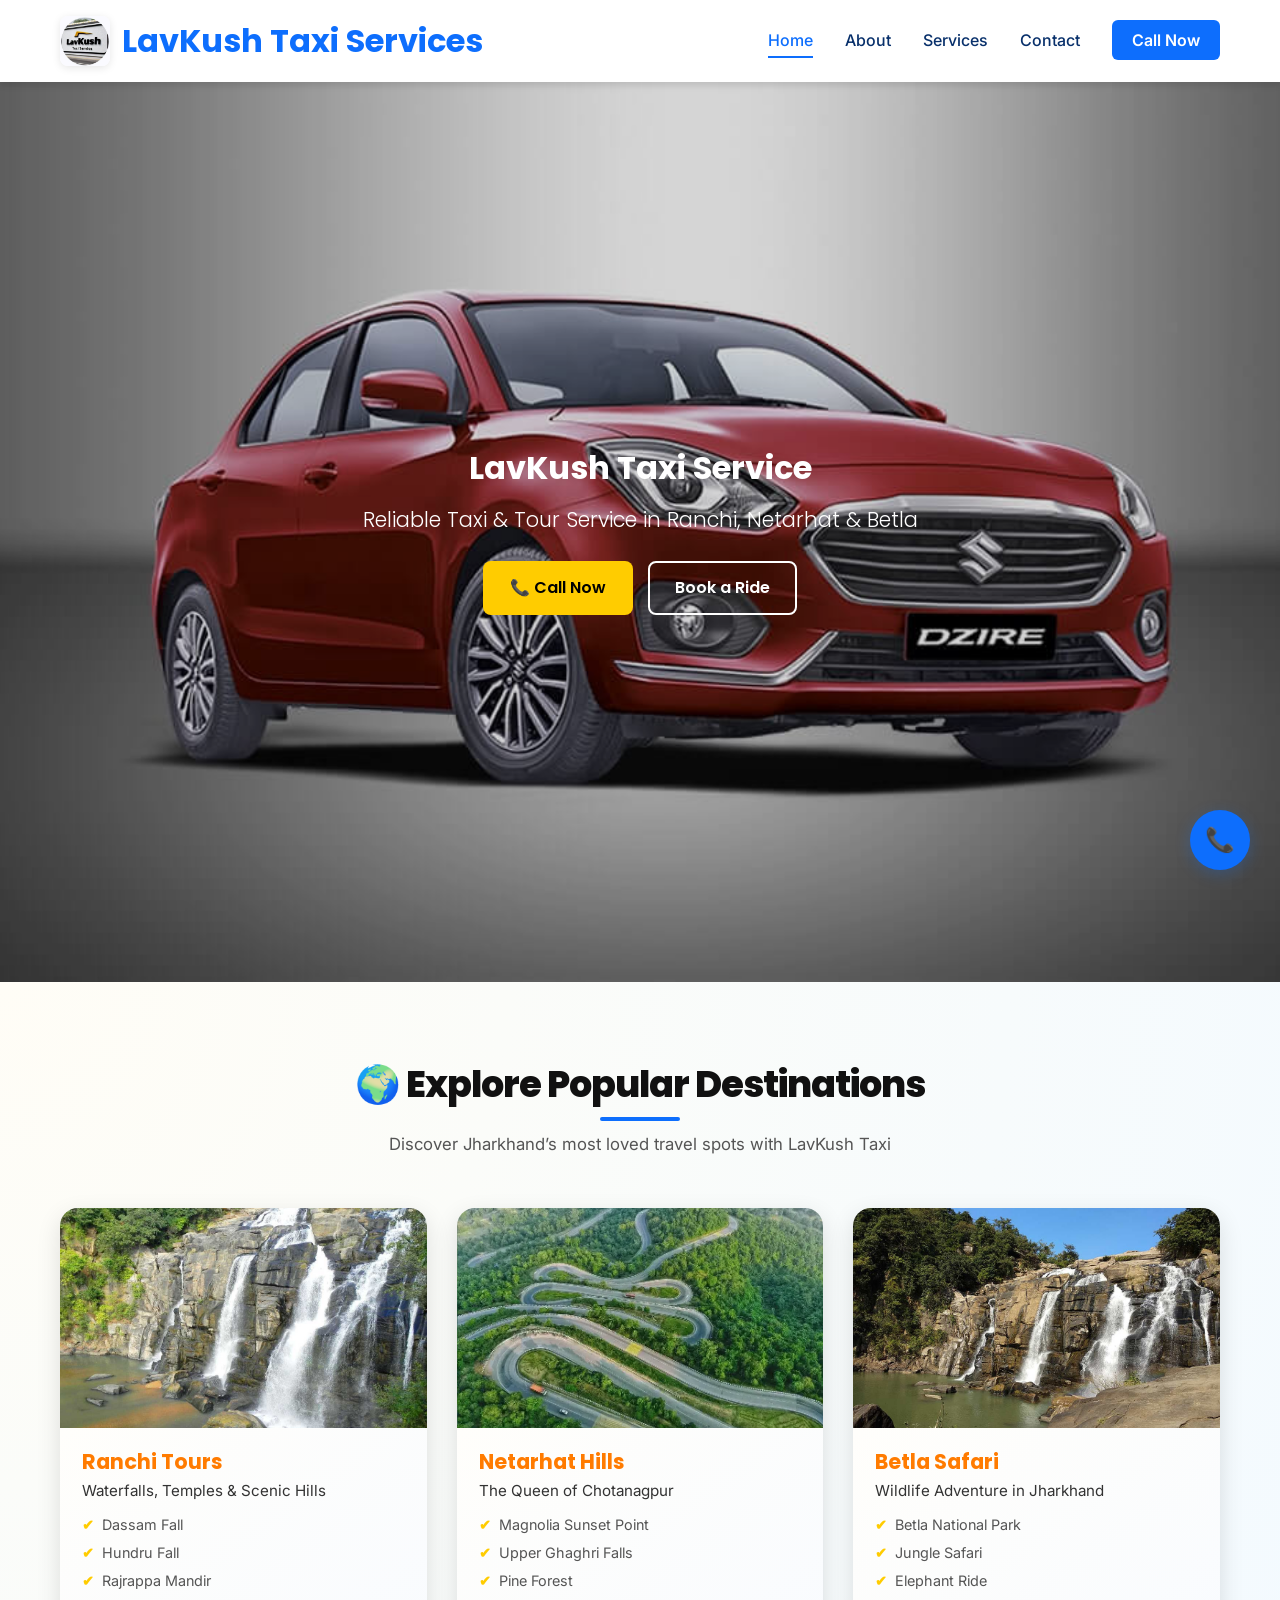
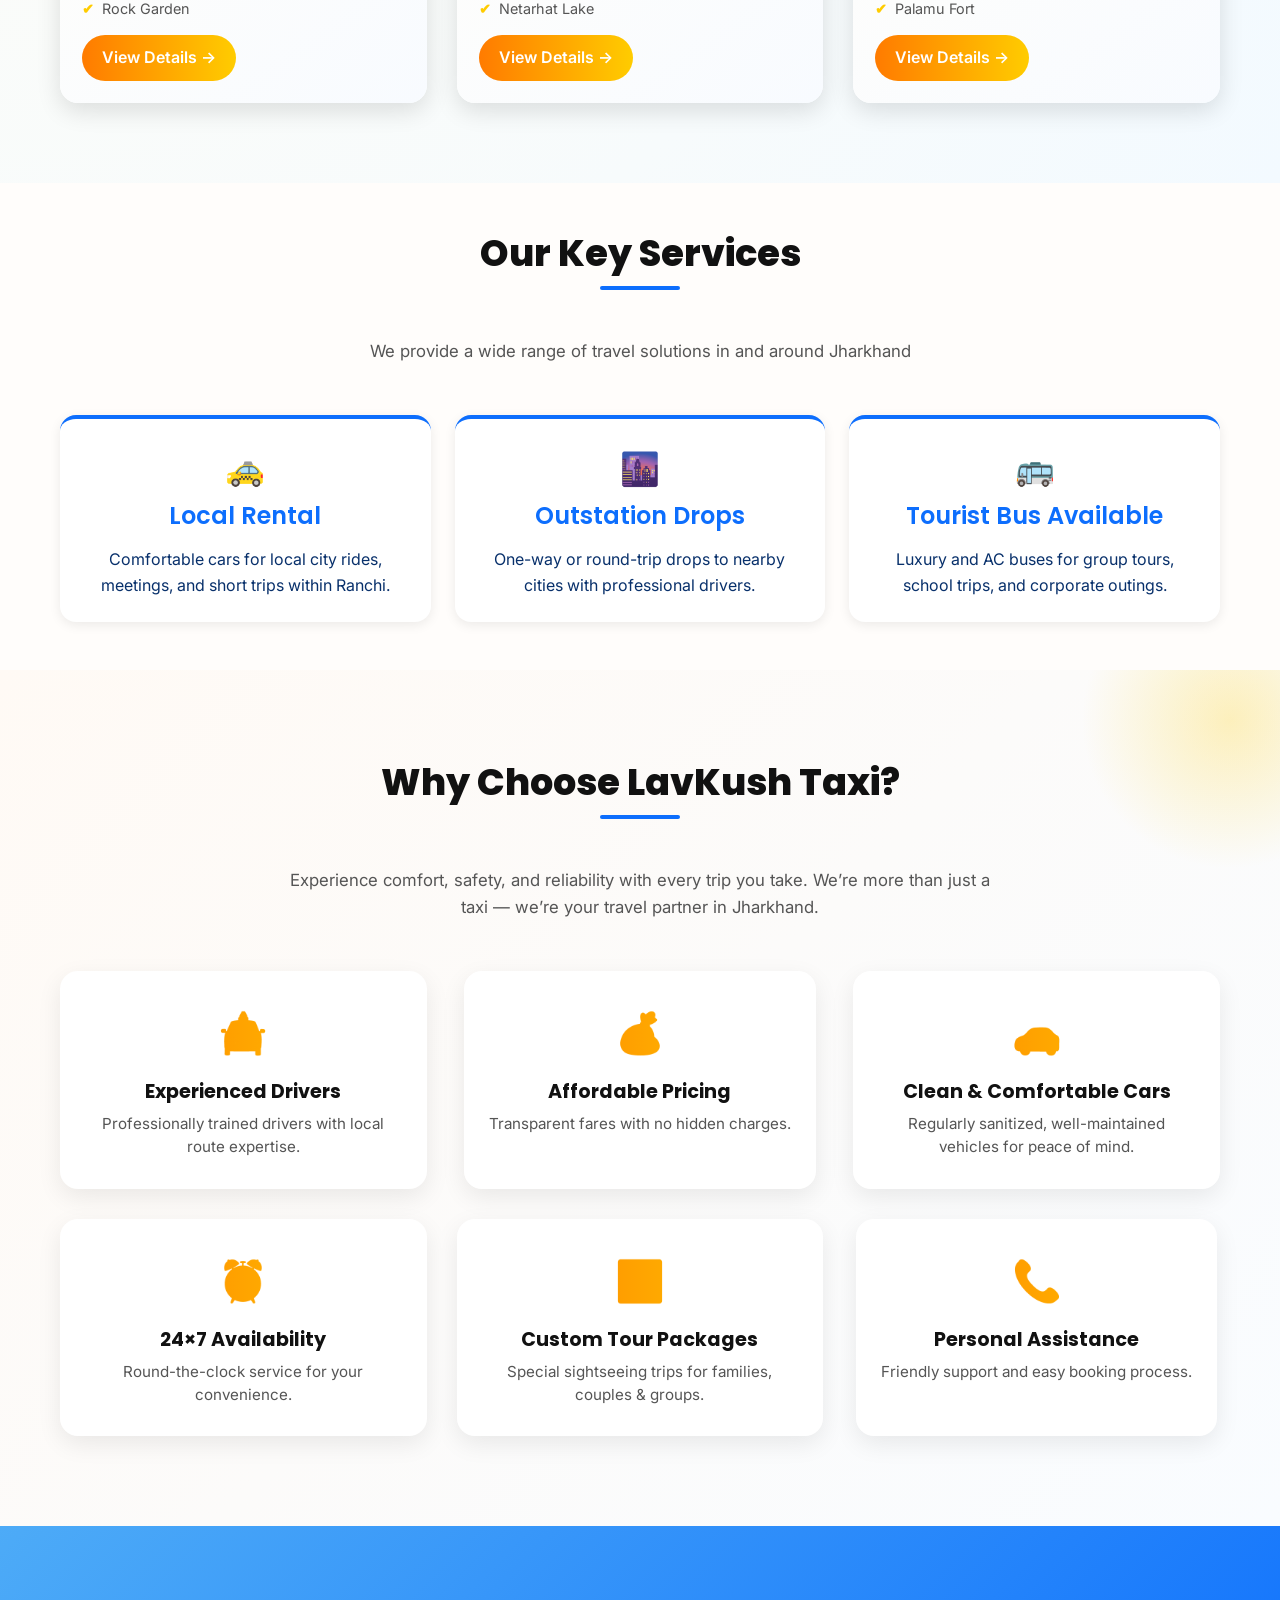
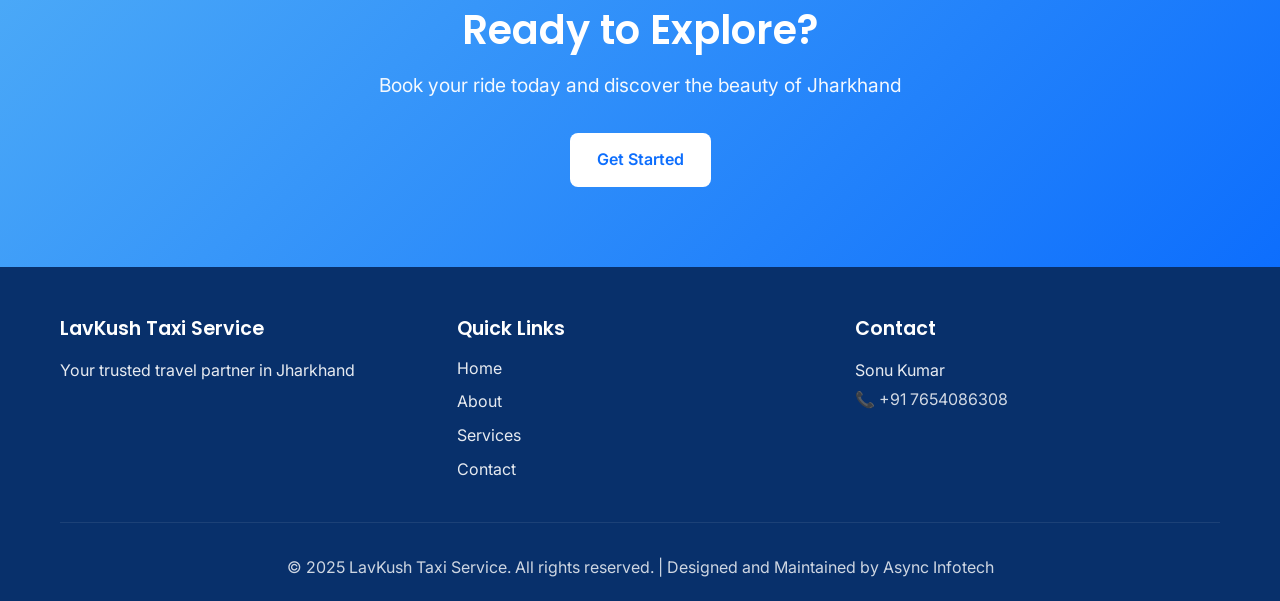
==== commit d91f0e20: "Site Update" ====
--- a/index.html
+++ b/index.html
@@ -1,250 +1,239 @@
 <!DOCTYPE html>
 <html lang="en">
 <head>
-    <meta charset="UTF-8">
-    <meta name="viewport" content="width=device-width, initial-scale=1.0">
-    <!-- Favicon / Logo for browser tab -->
-    <link rel="icon" href="image/Business_Logo.png" type="image/png">
-    <title>LavKush Taxi Service - Reliable Taxi & Tour Service in Ranchi</title>
-    <meta name="description" content="LavKush Taxi Service offers reliable taxi and tour services in Ranchi, Netarhat, and Betla. Contact Sonu Kumar at +91 7654086308 for bookings.">
-    <meta property="og:title" content="LavKush Taxi Service - Reliable Taxi & Tour Service">
-    <meta property="og:description" content="Professional taxi and tour services in Ranchi, Netarhat, and Betla">
-    <meta property="og:type" content="website">
-    <link rel="stylesheet" href="styles.css">
-    <link rel="preconnect" href="https://fonts.googleapis.com">
-    <link rel="preconnect" href="https://fonts.gstatic.com" crossorigin>
-    <link href="https://fonts.googleapis.com/css2?family=Poppins:wght@300;400;600;700&family=Inter:wght@300;400;500;600&display=swap" rel="stylesheet">
+  <meta charset="UTF-8" />
+  <meta name="viewport" content="width=device-width, initial-scale=1.0" />
+  <!-- Favicon -->
+  <link rel="icon" href="image/Business_Logo.png" type="image/png" />
+  <title>LavKush Taxi Service - Reliable Taxi & Tour Service in Ranchi</title>
+  <meta name="description" content="LavKush Taxi Service offers reliable taxi and tour services in Ranchi, Netarhat, and Betla. Contact Sonu Kumar at +91 7654086308 for bookings." />
+  <meta property="og:title" content="LavKush Taxi Service - Reliable Taxi & Tour Service" />
+  <meta property="og:description" content="Professional taxi and tour services in Ranchi, Netarhat, and Betla" />
+  <meta property="og:type" content="website" />
+  <link rel="stylesheet" href="styles.css" />
+  <link rel="preconnect" href="https://fonts.googleapis.com" />
+  <link rel="preconnect" href="https://fonts.gstatic.com" crossorigin />
+  <link
+    href="https://fonts.googleapis.com/css2?family=Poppins:wght@300;400;600;700&family=Inter:wght@300;400;500;600&display=swap"
+    rel="stylesheet"
+  />
 </head>
 <body>
-    <!-- Skip to main content 
-    <a href="#main-content" class="skip-link">Skip to main content</a>-->
-
-    <!-- Navigation -->
-    <nav class="navbar">
-        <div class="container nav-container">
-            <div class="nav-brand">
-                <img src="image/Business_Logo.png" alt="LavKush Taxi Service Logo" class="brand-logo">
-                <span class="brand-name">LavKush Taxi Services</span>
-            </div>
-            <button class="hamburger" id="hamburger" aria-label="Toggle menu" aria-expanded="false">
-                <span></span>
-                <span></span>
-                <span></span>
-            </button>
-            <ul class="nav-menu" id="navMenu">
-                <li><a href="index.html" class="nav-link active">Home</a></li>
-                <li><a href="about.html" class="nav-link">About</a></li>
-                <li><a href="service.html" class="nav-link">Services</a></li>
-                <li><a href="contact.html" class="nav-link">Contact</a></li>
-                <li><a href="tel:+917654086308" class="nav-link cta-link">Call Now</a></li>
-            </ul>
-        </div>
-    </nav>
-
-    <!-- Hero Section -->
-    <main id="main-content">
-        <!-- Hero Section -->
-<!-- Hero Section -->
-<section class="hero-full">
-    <div class="hero-overlay"></div>
-    <div class="hero-carousel">
+  <!-- Navigation -->
+  <nav class="navbar">
+    <div class="container nav-container">
+      <div class="nav-brand">
+        <img src="image/Business_Logo.png" alt="LavKush Taxi Service Logo" class="brand-logo" />
+        <span class="brand-name">LavKush Taxi Services</span>
+      </div>
+      <button class="hamburger" id="hamburger" aria-label="Toggle menu" aria-expanded="false">
+        <span></span><span></span><span></span>
+      </button>
+      <ul class="nav-menu" id="navMenu">
+        <li><a href="index.html" class="nav-link active">Home</a></li>
+        <li><a href="about.html" class="nav-link">About</a></li>
+        <li><a href="service.html" class="nav-link">Services</a></li>
+        <li><a href="contact.html" class="nav-link">Contact</a></li>
+        <li><a href="tel:+917654086308" class="nav-link cta-link">Call Now</a></li>
+      </ul>
+    </div>
+  </nav>
+
+  <!-- Hero Section -->
+  <main id="main-content">
+    <section class="hero-full">
+      <div class="hero-overlay"></div>
+      <div class="hero-carousel">
         <div class="carousel-track">
-            <img src="image/new-dzire-ranchi.jpg" alt="Swift Dzire Ranchi Car Booking" class="carousel-image active">
-            <img src="image/Tata-Winger-ranchi.jpg" alt="Tata Winger Ranchi Car Booking" class="carousel-image">
-            <img src="image/force-traveller-ranchi.jpg" alt="Force Traveller Ranchi Car Booking" class="carousel-image">
-        </div>
-    </div>
-
-    <div class="hero-text">
+          <img src="image/new-dzire-ranchi.jpg" alt="Swift Dzire Ranchi Car Booking" class="carousel-image active" />
+          <img src="image/Tata-Winger-ranchi.jpg" alt="Tata Winger Ranchi Car Booking" class="carousel-image" />
+          <img src="image/force-traveller-ranchi.jpg" alt="Force Traveller Ranchi Car Booking" class="carousel-image" />
+        </div>
+      </div>
+
+      <div class="hero-text">
         <h1>LavKush Taxi Service</h1>
         <p>Reliable Taxi & Tour Service in Ranchi, Netarhat & Betla</p>
         <div class="hero-buttons">
-            <a href="tel:+917654086308" class="btn btn-primary">📞 Call Now</a>
-            <a href="contact.html" class="btn btn-secondary">Book a Ride</a>
-        </div>
-    </div>
-</section>
-
-
-        <!-- Services Overview -->
-       <!-- Services Overview -->
-<section class="services-preview modern">
-    <div class="container">
+          <a href="tel:+917654086308" class="btn btn-primary">📞 Call Now</a>
+          <a href="contact.html" class="btn btn-secondary">Book a Ride</a>
+        </div>
+      </div>
+    </section>
+
+   
+    <!-- Services Overview -->
+    <section class="services-preview modern">
+      <div class="container">
         <h2 class="section-title fancy-title">🌍 Explore Popular Destinations</h2>
         <p class="section-subtitle">Discover Jharkhand’s most loved travel spots with LavKush Taxi</p>
 
         <div class="destination-grid">
-            <!-- Ranchi -->
-            <div class="destination-card">
-                <div class="destination-img" style="background-image: url('image/ranchi_tour.jpg');"></div>
-                <div class="destination-content">
-                    <h3>Ranchi Tours</h3>
-                    <p>Waterfalls, Temples & Scenic Hills</p>
-                    <ul>
-                        <li>Dassam Fall</li>
-                        <li>Hundru Fall</li>
-                        <li>Rajrappa Mandir</li>
-                        <li>Rock Garden</li>
-                    </ul>
-                    <a href="service.html#ranchi" class="explore-btn">View Details →</a>
-                </div>
+          <div class="destination-card">
+            <div class="destination-img" style="background-image: url('image/ranchi_tour.jpg')"></div>
+            <div class="destination-content">
+              <h3>Ranchi Tours</h3>
+              <p>Waterfalls, Temples & Scenic Hills</p>
+              <ul>
+                <li>Dassam Fall</li>
+                <li>Hundru Fall</li>
+                <li>Rajrappa Mandir</li>
+                <li>Rock Garden</li>
+              </ul>
+              <a href="service.html#ranchi" class="explore-btn">View Details →</a>
             </div>
-
-            <!-- Netarhat -->
-            <div class="destination-card">
-                <div class="destination-img" style="background-image: url('image/netarhat_tour.webp');"></div>
-                <div class="destination-content">
-                    <h3>Netarhat Hills</h3>
-                    <p>The Queen of Chotanagpur</p>
-                    <ul>
-                        <li>Magnolia Sunset Point</li>
-                        <li>Upper Ghaghri Falls</li>
-                        <li>Pine Forest</li>
-                        <li>Netarhat Lake</li>
-                    </ul>
-                    <a href="service.html#netarhat" class="explore-btn">View Details →</a>
-                </div>
+          </div>
+
+          <div class="destination-card">
+            <div class="destination-img" style="background-image: url('image/netarhat_tour.webp')"></div>
+            <div class="destination-content">
+              <h3>Netarhat Hills</h3>
+              <p>The Queen of Chotanagpur</p>
+              <ul>
+                <li>Magnolia Sunset Point</li>
+                <li>Upper Ghaghri Falls</li>
+                <li>Pine Forest</li>
+                <li>Netarhat Lake</li>
+              </ul>
+              <a href="service.html#netarhat" class="explore-btn">View Details →</a>
             </div>
-
-            <!-- Betla -->
-            <div class="destination-card">
-                <div class="destination-img" style="background-image: url('image/betla_tour.jpg');"></div>
-                <div class="destination-content">
-                    <h3>Betla Safari</h3>
-                    <p>Wildlife Adventure in Jharkhand</p>
-                    <ul>
-                        <li>Betla National Park</li>
-                        <li>Jungle Safari</li>
-                        <li>Elephant Ride</li>
-                        <li>Palamu Fort</li>
-                    </ul>
-                    <a href="service.html#betla" class="explore-btn">View Details →</a>
-                </div>
+          </div>
+
+          <div class="destination-card">
+            <div class="destination-img" style="background-image: url('image/betla_tour.jpg')"></div>
+            <div class="destination-content">
+              <h3>Betla Safari</h3>
+              <p>Wildlife Adventure in Jharkhand</p>
+              <ul>
+                <li>Betla National Park</li>
+                <li>Jungle Safari</li>
+                <li>Elephant Ride</li>
+                <li>Palamu Fort</li>
+              </ul>
+              <a href="service.html#betla" class="explore-btn">View Details →</a>
             </div>
-        </div>
+          </div>
+        </div>
+      </div>
+    </section>
+
+    <!-- Our Key Services -->
+    <section class="extra-services">
+      <div class="container">
+        <h2 class="section-title">Our Key Services</h2>
+        <p class="section-subtitle">We provide a wide range of travel solutions in and around Jharkhand</p>
+        <div class="service-cards">
+          <div class="service-card">
+            <div class="icon">🚕</div>
+            <h3>Local Rental</h3>
+            <p>Comfortable cars for local city rides, meetings, and short trips within Ranchi.</p>
+          </div>
+          <div class="service-card">
+            <div class="icon">🌆</div>
+            <h3>Outstation Drops</h3>
+            <p>One-way or round-trip drops to nearby cities with professional drivers.</p>
+          </div>
+          <div class="service-card">
+            <div class="icon">🚌</div>
+            <h3>Tourist Bus Available</h3>
+            <p>Luxury and AC buses for group tours, school trips, and corporate outings.</p>
+          </div>
+        </div>
+      </div>
+    </section>
+
+    <!-- Why Choose Us -->
+    <section class="why-choose-us">
+      <div class="container">
+        <h2 class="section-title">Why Choose LavKush Taxi?</h2>
+        <p class="section-subtitle">
+          Experience comfort, safety, and reliability with every trip you take.
+          We’re more than just a taxi — we’re your travel partner in Jharkhand.
+        </p>
+
+        <div class="choose-grid">
+          <div class="choose-card fade-in">
+            <div class="choose-icon">🚖</div>
+            <h3>Experienced Drivers</h3>
+            <p>Professionally trained drivers with local route expertise.</p>
+          </div>
+
+          <div class="choose-card fade-in fade-in-delay">
+            <div class="choose-icon">💰</div>
+            <h3>Affordable Pricing</h3>
+            <p>Transparent fares with no hidden charges.</p>
+          </div>
+
+          <div class="choose-card fade-in fade-in-delay-2">
+            <div class="choose-icon">🚗</div>
+            <h3>Clean & Comfortable Cars</h3>
+            <p>Regularly sanitized, well-maintained vehicles for peace of mind.</p>
+          </div>
+
+          <div class="choose-card fade-in fade-in-delay-3">
+            <div class="choose-icon">⏰</div>
+            <h3>24×7 Availability</h3>
+            <p>Round-the-clock service for your convenience.</p>
+          </div>
+
+          <div class="choose-card fade-in fade-in-delay-4">
+            <div class="choose-icon">🌄</div>
+            <h3>Custom Tour Packages</h3>
+            <p>Special sightseeing trips for families, couples & groups.</p>
+          </div>
+
+          <div class="choose-card fade-in fade-in-delay-5">
+            <div class="choose-icon">📞</div>
+            <h3>Personal Assistance</h3>
+            <p>Friendly support and easy booking process.</p>
+          </div>
+        </div>
+      </div>
+    </section>
+
+    
+    <!-- CTA Section -->
+    <section class="cta-section">
+      <div class="container cta-content">
+        <h2>Ready to Explore?</h2>
+        <p>Book your ride today and discover the beauty of Jharkhand</p>
+        <a href="contact.html" class="btn btn-light">Get Started</a>
+      </div>
+    </section>
+  </main>
+
+  <!-- Footer -->
+  <footer class="footer">
+    <div class="container">
+      <div class="footer-content">
+        <div class="footer-section">
+          <h4>LavKush Taxi Service</h4>
+          <p>Your trusted travel partner in Jharkhand</p>
+        </div>
+        <div class="footer-section">
+          <h4>Quick Links</h4>
+          <ul>
+            <li><a href="index.html">Home</a></li>
+            <li><a href="about.html">About</a></li>
+            <li><a href="service.html">Services</a></li>
+            <li><a href="contact.html">Contact</a></li>
+          </ul>
+        </div>
+        <div class="footer-section">
+          <h4>Contact</h4>
+          <p>Sonu Kumar</p>
+          <p>📞 <a href="tel:+917654086308">+91 7654086308</a></p>
+        </div>
+      </div>
+      <div class="footer-bottom">
+        <p>&copy; 2025 LavKush Taxi Service. All rights reserved. | Designed and Maintained by
+          <a href="https://asyncinfotech.com" target="_blank">Async Infotech</a></p>
+      </div>
     </div>
-</section>
-
-
-
-        <!-- Why Choose Us -->
-        <!-- Why Choose LavKush Taxi -->
-<section class="why-choose-us">
-  <div class="container">
-    <h2 class="section-title">Why Choose LavKush Taxi?</h2>
-    <p class="section-subtitle">
-      Experience comfort, safety, and reliability with every trip you take.
-      We’re more than just a taxi — we’re your travel partner in Jharkhand.
-    </p>
-
-    <div class="choose-grid">
-      <!-- Experienced Drivers -->
-      <div class="choose-card fade-in">
-        <div class="choose-icon">🚖</div>
-        <h3>Experienced Drivers</h3>
-        <p>
-          Our drivers are professionally trained and have deep knowledge of
-          local routes, ensuring a safe and smooth journey every time.
-        </p>
-      </div>
-
-      <!-- Affordable Pricing -->
-      <div class="choose-card fade-in fade-in-delay">
-        <div class="choose-icon">💰</div>
-        <h3>Affordable Pricing</h3>
-        <p>
-          Get transparent and competitive fares with no hidden charges. Pay only
-          for what you travel — nothing more!
-        </p>
-      </div>
-
-      <!-- Clean & Well-Maintained Cars -->
-      <div class="choose-card fade-in fade-in-delay-2">
-        <div class="choose-icon">🚗</div>
-        <h3>Clean & Comfortable Cars</h3>
-        <p>
-          Every car is sanitized and maintained regularly for your comfort and
-          peace of mind — travel stress-free with us.
-        </p>
-      </div>
-
-      <!-- 24x7 Availability -->
-      <div class="choose-card fade-in fade-in-delay-3">
-        <div class="choose-icon">⏰</div>
-        <h3>24×7 Availability</h3>
-        <p>
-          No matter the time or destination, we’re always ready to serve you —
-          day or night, rain or shine.
-        </p>
-      </div>
-
-      <!-- Tour Packages -->
-      <div class="choose-card fade-in fade-in-delay-4">
-        <div class="choose-icon">🌄</div>
-        <h3>Custom Tour Packages</h3>
-        <p>
-          Explore Ranchi, Netarhat & Betla with our curated sightseeing packages
-          — crafted specially for family, couples & group tours.
-        </p>
-      </div>
-
-      <!-- Customer Support -->
-      <div class="choose-card fade-in fade-in-delay-5">
-        <div class="choose-icon">📞</div>
-        <h3>Personal Assistance</h3>
-        <p>
-          Our friendly support team ensures a hassle-free booking experience and
-          assistance throughout your journey.
-        </p>
-      </div>
-    </div>
-  </div>
-</section>
-
-
-        <!-- CTA Section -->
-        <section class="cta-section">
-            <div class="container cta-content">
-                <h2>Ready to Explore?</h2>
-                <p>Book your ride today and discover the beauty of Jharkhand</p>
-                <a href="contact.html" class="btn btn-light">Get Started</a>
-            </div>
-        </section>
-    </main>
-
-    <!-- Footer -->
-    <footer class="footer">
-        <div class="container">
-            <div class="footer-content">
-                <div class="footer-section">
-                    <h4>LavKush Taxi Service</h4>
-                    <p>Your trusted travel partner in Jharkhand</p>
-                </div>
-                <div class="footer-section">
-                    <h4>Quick Links</h4>
-                    <ul>
-                        <li><a href="index.html">Home</a></li>
-                        <li><a href="about.html">About</a></li>
-                        <li><a href="service.html">Services</a></li>
-                        <li><a href="contact.html">Contact</a></li>
-                    </ul>
-                </div>
-                <div class="footer-section">
-                    <h4>Contact</h4>
-                    <p>Sonu Kumar</p>
-                    <p>📞 <a href="tel:+917654086308">+91 7654086308</a></p>
-                </div>
-            </div>
-            <div class="footer-bottom">
-                <p>&copy; 2025 LavKush Taxi Service. All rights reserved. | Designed and Maintained by 
-        <a href="https://asyncinfotech.com" target="_blank">Async Infotech</a></p>
-            </div>
-        </div>
-    </footer>
-
-    <!-- Floating Call Button -->
-    <a href="tel:+917654086308" class="floating-call" aria-label="Call now">📞</a>
-
-    <script src="scripts.js"></script>
+  </footer>
+
+  <a href="tel:+917654086308" class="floating-call" aria-label="Call now">📞</a>
+
+  <script src="scripts.js"></script>
 </body>
 </html>
--- a/styles.css
+++ b/styles.css
@@ -1639,8 +1639,130 @@
     margin-bottom: 5px;
 }
 
-
-
-
-
-
+/* ---------- Owner Section ---------- */
+.owner-section {
+  background: #f8fafc;
+  padding: 80px 0;
+}
+
+.owner-card {
+  display: flex;
+  align-items: center;
+  justify-content: center;
+  gap: 40px;
+  flex-wrap: wrap;
+  background: #fff;
+  border-radius: 16px;
+  box-shadow: 0 4px 16px rgba(0,0,0,0.1);
+  padding: 40px;
+  transition: transform 0.3s ease, box-shadow 0.3s ease;
+}
+
+.owner-card:hover {
+  transform: translateY(-5px);
+  box-shadow: 0 8px 24px rgba(0,0,0,0.15);
+}
+
+.owner-image img {
+  width: 260px;
+  height: 260px;
+  object-fit: cover;
+  border-radius: 50%;
+  border: 5px solid #007bff;
+}
+
+.owner-info {
+  max-width: 600px;
+}
+
+.owner-info h3 {
+  font-size: 1.8rem;
+  margin-bottom: 8px;
+  color: #222;
+}
+
+.owner-info p {
+  color: #555;
+  margin-bottom: 10px;
+  line-height: 1.6;
+}
+
+/* ---------- Social Icons ---------- */
+.owner-social {
+  margin-top: 14px;
+  display: flex;
+  gap: 20px;
+}
+
+.owner-social a {
+  font-size: 1.8rem;
+  color: #007bff;
+  transition: color 0.3s ease, transform 0.3s ease;
+}
+
+.owner-social a:hover {
+  transform: scale(1.2);
+}
+
+.owner-social a[aria-label="Facebook"]:hover {
+  color: #1877f2;
+}
+
+.owner-social a[aria-label="YouTube"]:hover {
+  color: #ff0000;
+}
+
+/* ---------- Responsive ---------- */
+@media (max-width: 768px) {
+  .owner-card {
+    flex-direction: column;
+    text-align: center;
+    padding: 30px;
+  }
+
+  .owner-image img {
+    width: 200px;
+    height: 200px;
+  }
+
+  .owner-info h3 {
+    font-size: 1.6rem;
+  }
+}
+
+.extra-services {
+  padding: 3rem 0;
+  background: #fffdfb;
+  text-align: center;
+}
+.service-cards {
+  display: grid;
+  grid-template-columns: repeat(auto-fit, minmax(250px, 1fr));
+  gap: 1.5rem;
+  margin-top: 2rem;
+}
+.service-card {
+  background: #ffffff;
+  border-radius: 16px;
+  box-shadow: 0 3px 12px rgba(0,0,0,0.08);
+  padding: 1.5rem;
+  transition: transform 0.3s ease;
+}
+.service-card:hover {
+  transform: translateY(-6px);
+}
+.service-card .icon {
+  font-size: 2rem;
+  margin-bottom: 0.5rem;
+}
+
+
+
+
+
+
+
+
+
+
+
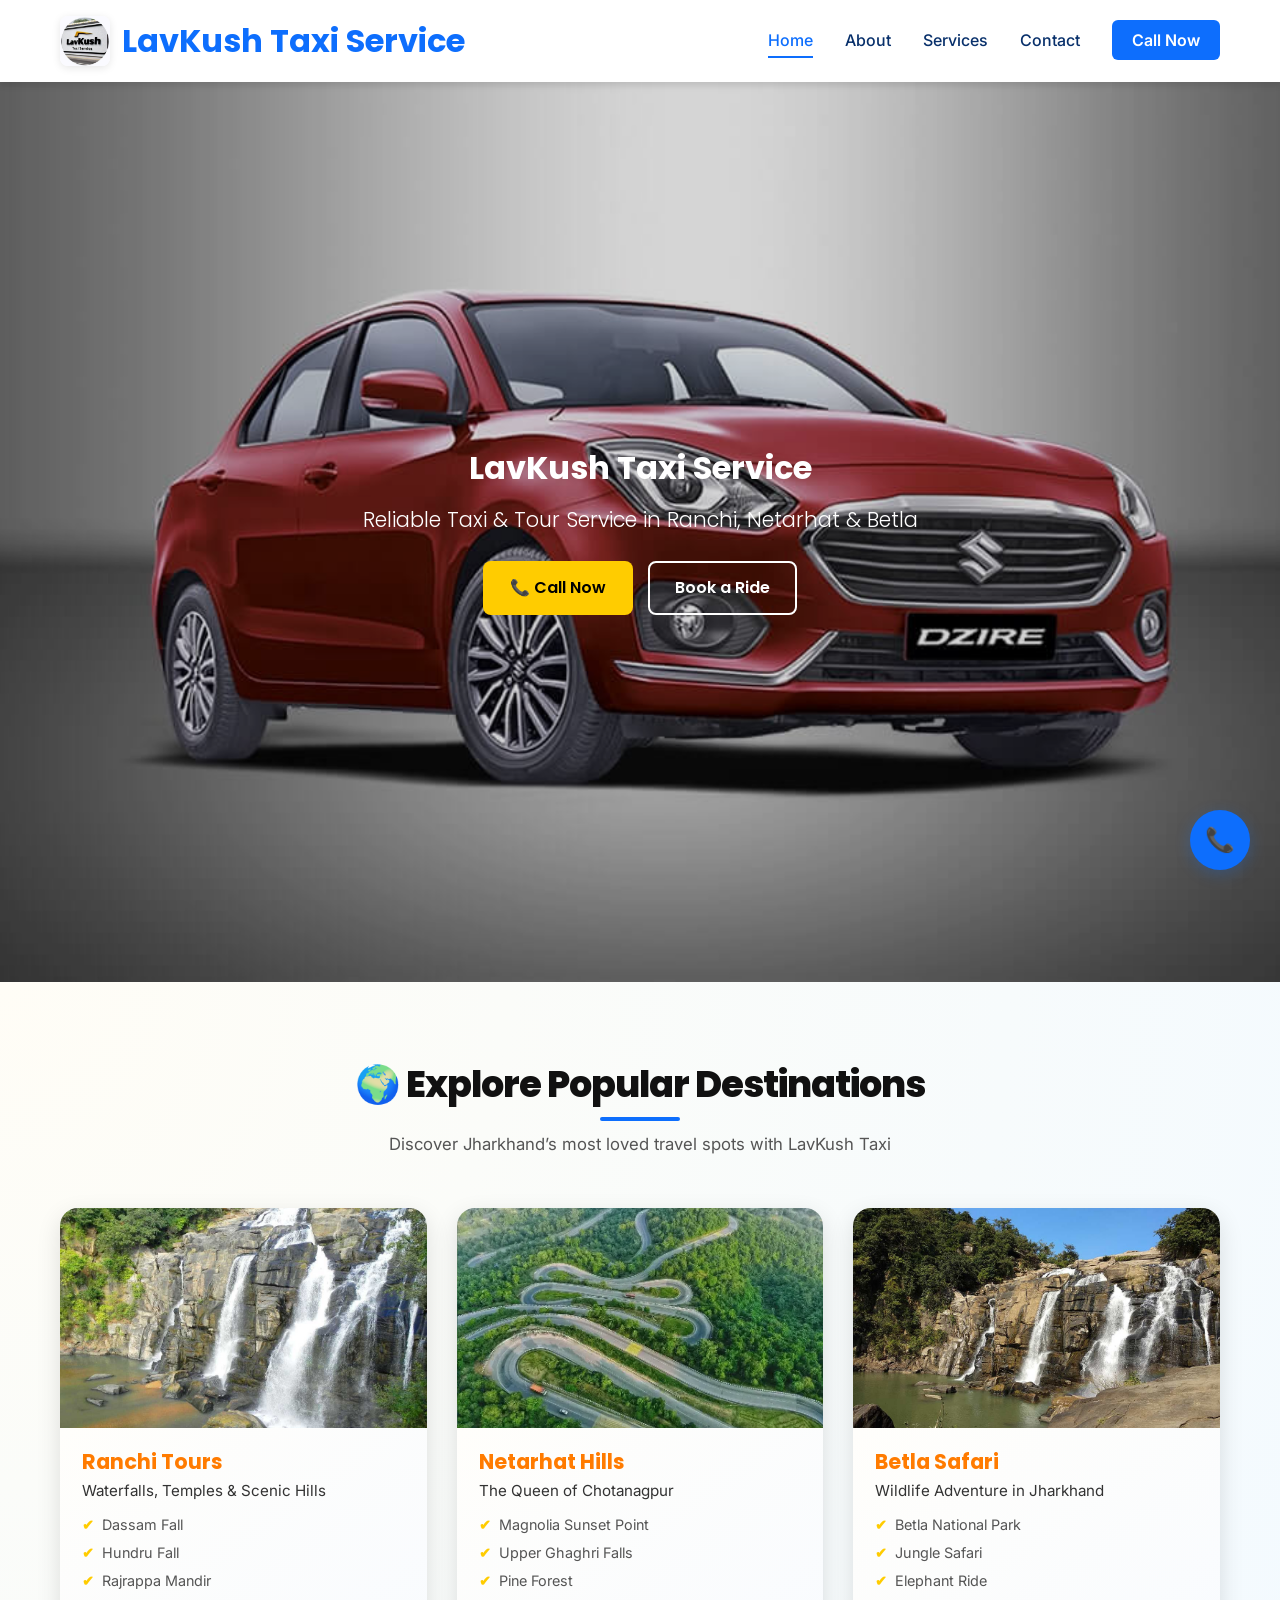
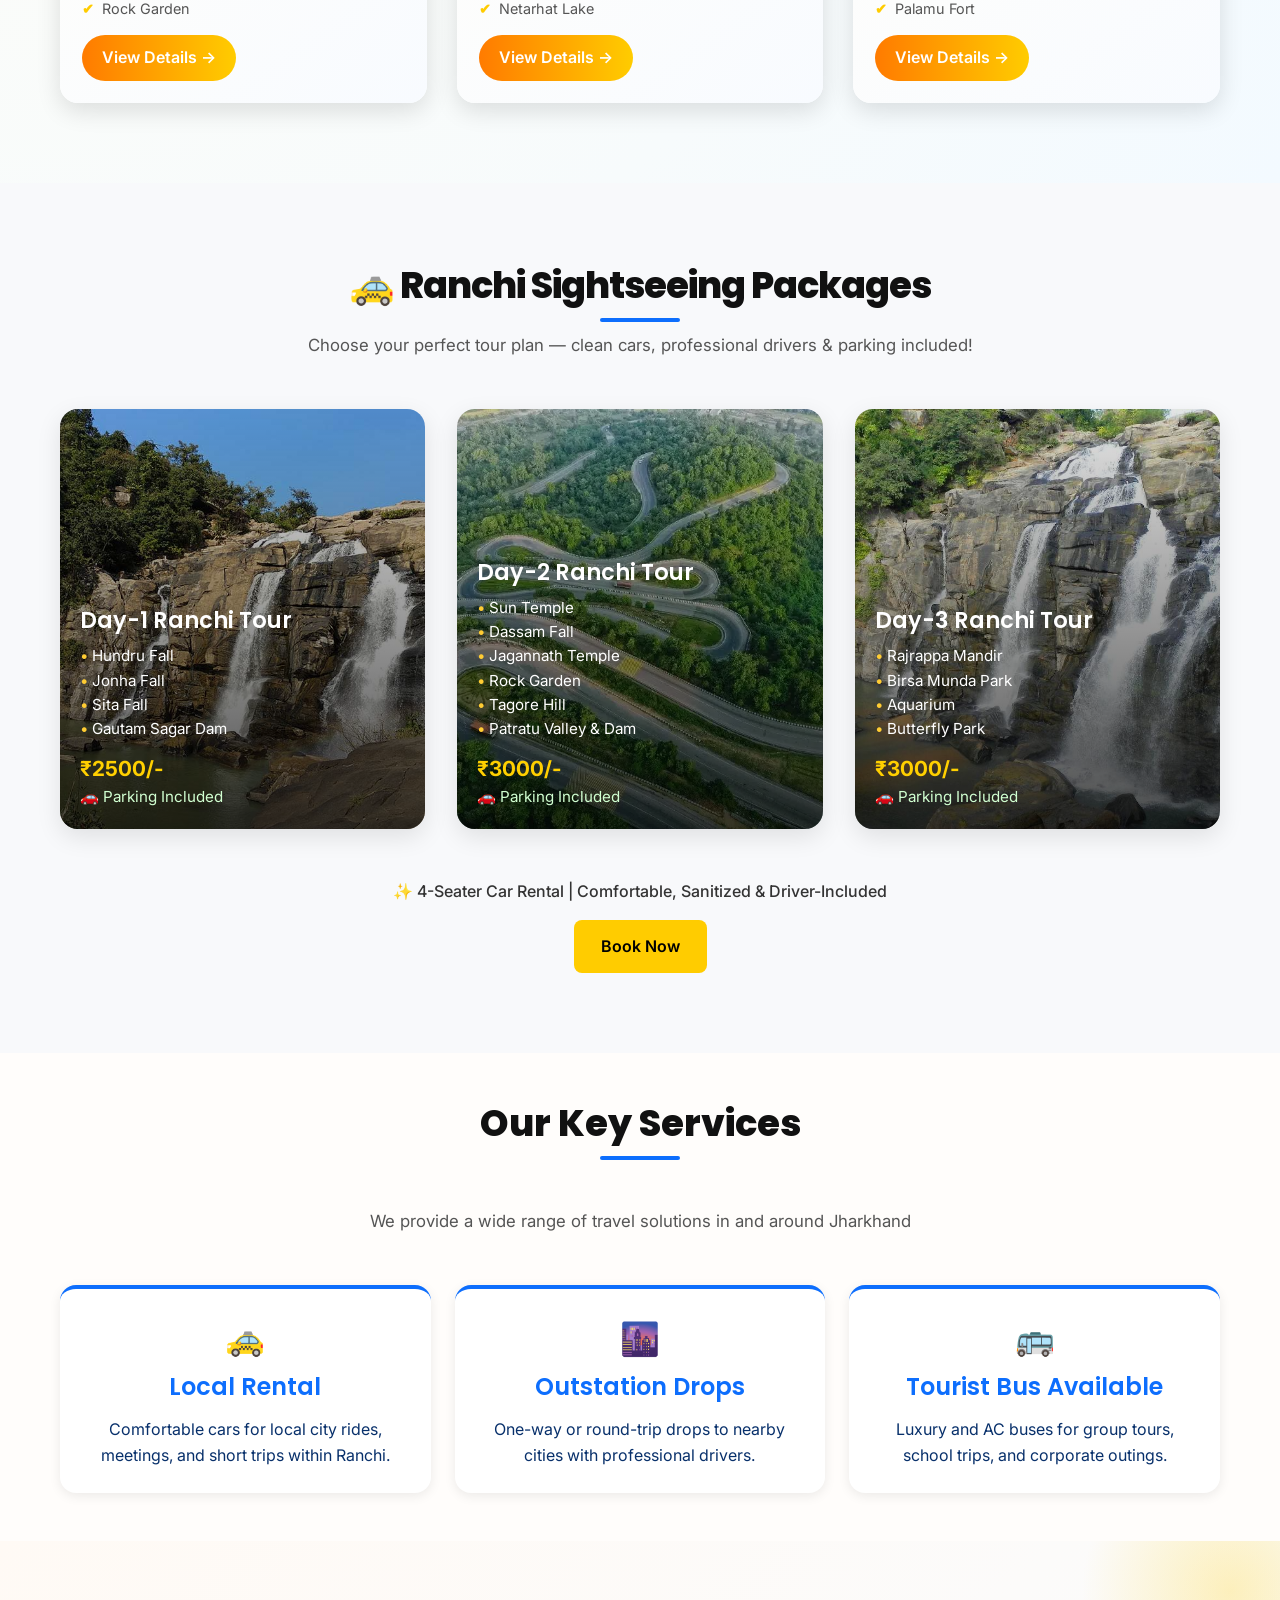
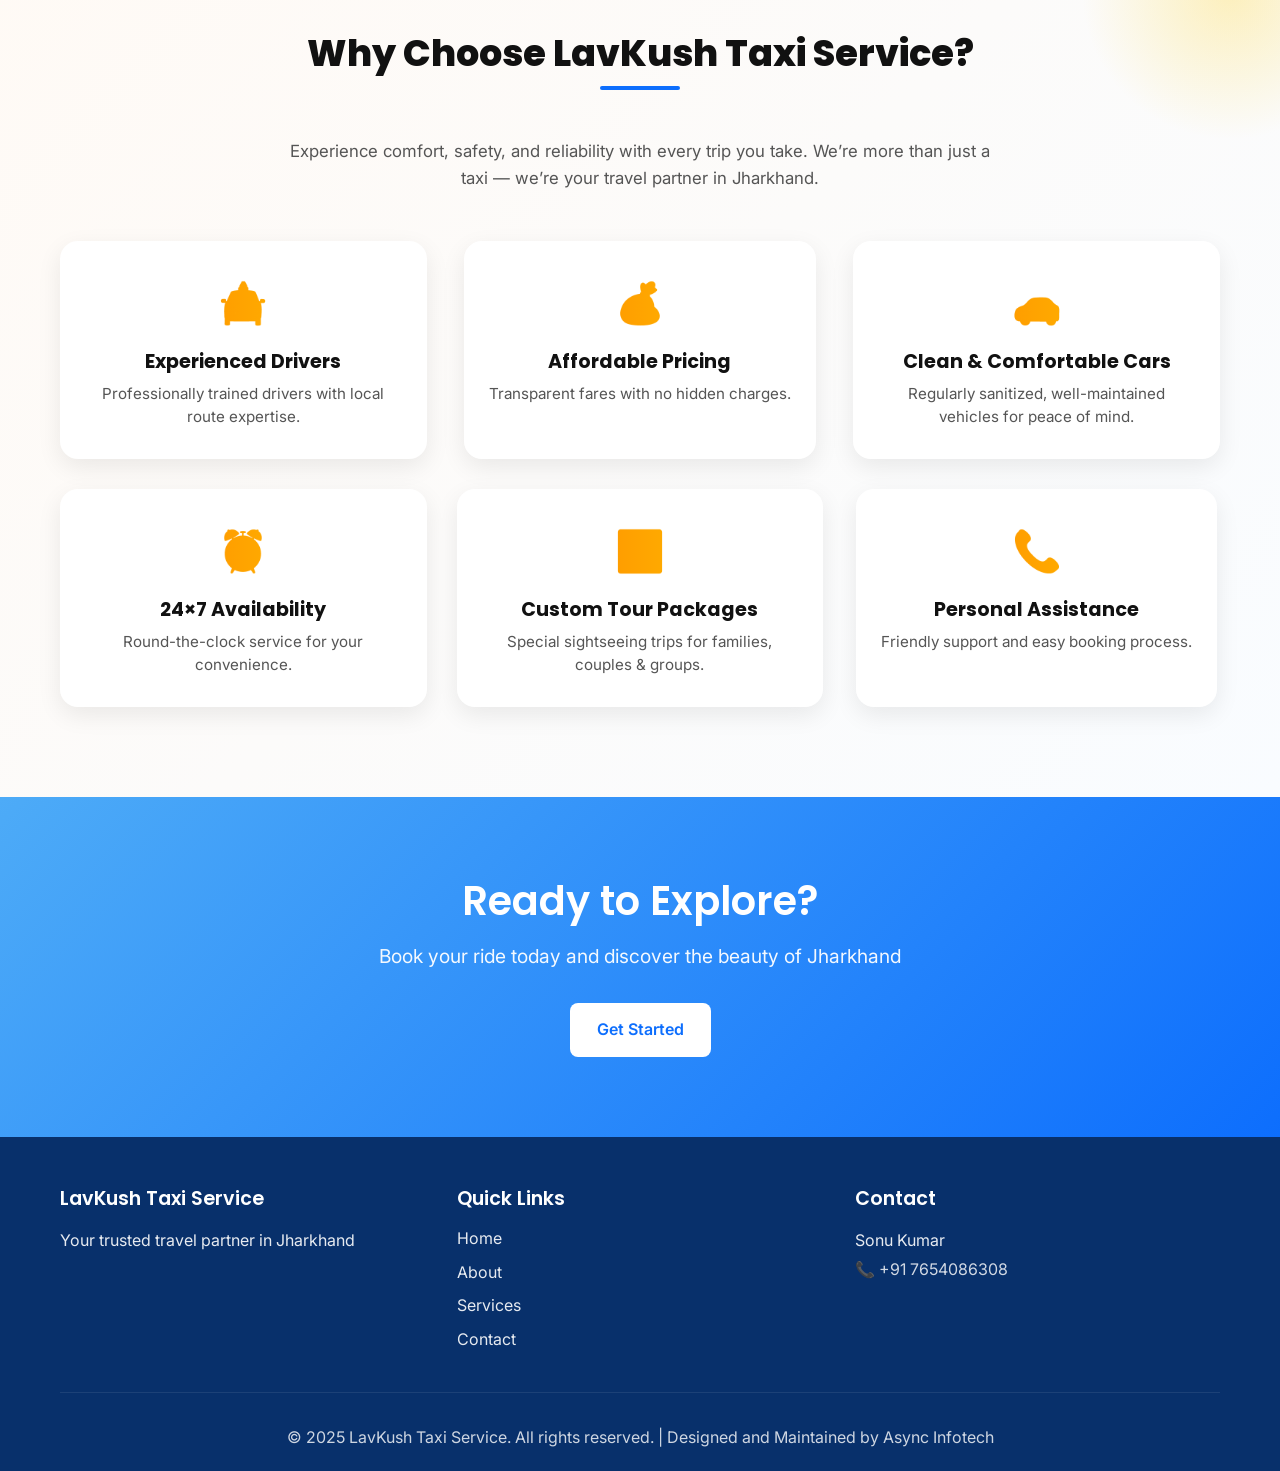
==== commit d76bb9fb: "update package" ====
--- a/index.html
+++ b/index.html
@@ -3,13 +3,50 @@
 <head>
   <meta charset="UTF-8" />
   <meta name="viewport" content="width=device-width, initial-scale=1.0" />
-  <!-- Favicon -->
-  <link rel="icon" href="image/Business_Logo.png" type="image/png" />
-  <title>LavKush Taxi Service - Reliable Taxi & Tour Service in Ranchi</title>
-  <meta name="description" content="LavKush Taxi Service offers reliable taxi and tour services in Ranchi, Netarhat, and Betla. Contact Sonu Kumar at +91 7654086308 for bookings." />
+<!-- ✅ BASIC SEO META TAGS -->
+ <link rel="icon" href="image/Business_Logo.png" type="image/png" />
+<title>Lavkush Taxi Service | Best Taxi & Cab Service in Ranchi | Ranchi to Netarhat, Betla, Airport Drop</title>
+<meta name="description" content="Lavkush Taxi Service offers affordable and reliable taxi booking in Ranchi. 24x7 cab service to Netarhat, Betla, Patratu, and other Jharkhand destinations. Book online at lavkushtaxiservice.co.in">
+<meta name="keywords" content="Ranchi taxi service, Lavkush Taxi, Ranchi cab, Ranchi to Netarhat taxi, airport taxi Ranchi, Jharkhand taxi, cab service Ranchi, Lavkush Ranchi taxi">
+<meta name="author" content="Lavkush Taxi Service, Ranchi">
+<meta name="robots" content="index, follow">
+<meta name="viewport" content="width=device-width, initial-scale=1.0">
+<link rel="canonical" href="https://lavkushtaxiservice.co.in/">
+
+  <!-- Favicon -->  
   <meta property="og:title" content="LavKush Taxi Service - Reliable Taxi & Tour Service" />
   <meta property="og:description" content="Professional taxi and tour services in Ranchi, Netarhat, and Betla" />
   <meta property="og:type" content="website" />
+
+<!-- ✅ LOCAL BUSINESS SCHEMA (Boosts Local SEO) -->
+<script type="application/ld+json">
+{
+  "@context": "https://schema.org",
+  "@type": "TaxiService",
+  "name": "Lavkush Taxi Service",
+  "url": "https://lavkushtaxiservice.co.in",
+  "logo": "https://lavkushtaxiservice.co.in/image/logo.png",
+  "description": "Reliable taxi service, best taxi service in Ranchi for airport, Netarhat, and Jharkhand tours.",
+  "telephone": "+91-7654086308",
+  "address": {
+    "@type": "PostalAddress",
+    "streetAddress": "Kishan Singh colony ,gurudwara road",
+    "addressLocality": "Ranchi",
+    "addressRegion": "Jharkhand",
+    "postalCode": "834001",
+    "addressCountry": "IN"
+  },
+  "priceRange": "₹6000,₹7500",
+  "openingHours": "Mo-Su 00:00-23:59",
+  "sameAs": [
+    "https://www.facebook.com/lavkushtaxiservice",
+    "https://www.instagram.com/lavkushtaxiservice"
+  ]
+}
+</script>
+
+
+
   <link rel="stylesheet" href="styles.css" />
   <link rel="preconnect" href="https://fonts.googleapis.com" />
   <link rel="preconnect" href="https://fonts.gstatic.com" crossorigin />
@@ -24,7 +61,7 @@
     <div class="container nav-container">
       <div class="nav-brand">
         <img src="image/Business_Logo.png" alt="LavKush Taxi Service Logo" class="brand-logo" />
-        <span class="brand-name">LavKush Taxi Services</span>
+        <span class="brand-name">LavKush Taxi Service</span>
       </div>
       <button class="hamburger" id="hamburger" aria-label="Toggle menu" aria-expanded="false">
         <span></span><span></span><span></span>
@@ -117,6 +154,73 @@
       </div>
     </section>
 
+ <!-- 🌄 Ranchi Taxi Packages -->
+<section class="ranchi-packages section-padding">
+  <div class="container">
+    <h2 class="section-title fancy-title">🚕 Ranchi Sightseeing Packages</h2>
+    <p class="section-subtitle">Choose your perfect tour plan — clean cars, professional drivers & parking included!</p>
+
+    <div class="package-wrapper">
+      <!-- 1 Day -->
+      <div class="package-card fade-up" style="background-image: url('image/betla_tour.jpg');">
+        <div class="overlay"></div>
+        <div class="package-content">
+          <h3>Day-1 Ranchi Tour</h3>
+          <ul>
+            <li>Hundru Fall</li>
+            <li>Jonha Fall</li>
+            <li>Sita Fall</li>
+            <li>Gautam Sagar Dam</li>
+          </ul>
+          <div class="price-tag">₹2500/-</div>
+          <p class="parking">🚗 Parking Included</p>
+        </div>
+      </div>
+
+      <!-- 2 Days -->
+      <div class="package-card fade-up fade-delay" style="background-image: url('image/netarhat_tour.webp');">
+        <div class="overlay"></div>
+        <div class="package-content">
+          <h3>Day-2 Ranchi Tour</h3>
+          <ul>
+            <li>Sun Temple</li>
+            <li>Dassam Fall</li>
+            <li>Jagannath Temple</li>
+            <li>Rock Garden</li>
+            <li>Tagore Hill</li>
+            <li>Patratu Valley & Dam</li>
+          </ul>
+          <div class="price-tag">₹3000/-</div>
+          <p class="parking">🚗 Parking Included</p>
+        </div>
+      </div>
+
+      <!-- 3 Days -->
+      <div class="package-card fade-up fade-delay-2" style="background-image: url('image/ranchi_tour.jpg');">
+        <div class="overlay"></div>
+        <div class="package-content">
+          <h3>Day-3 Ranchi Tour</h3>
+          <ul>
+            <li>Rajrappa Mandir</li>
+            <li>Birsa Munda Park</li>
+            <li>Aquarium</li>
+            <li>Butterfly Park</li>
+          </ul>
+          <div class="price-tag">₹3000/-</div>
+          <p class="parking">🚗 Parking Included</p>
+        </div>
+      </div>
+    </div>
+
+    <div class="package-note">
+      <p>✨ 4-Seater Car Rental | Comfortable, Sanitized & Driver-Included</p>
+      <a href="contact.html" class="btn btn-primary">Book Now</a>
+    </div>
+  </div>
+</section>
+
+
+
     <!-- Our Key Services -->
     <section class="extra-services">
       <div class="container">
@@ -145,7 +249,7 @@
     <!-- Why Choose Us -->
     <section class="why-choose-us">
       <div class="container">
-        <h2 class="section-title">Why Choose LavKush Taxi?</h2>
+        <h2 class="section-title">Why Choose LavKush Taxi Service?</h2>
         <p class="section-subtitle">
           Experience comfort, safety, and reliability with every trip you take.
           We’re more than just a taxi — we’re your travel partner in Jharkhand.
--- a/styles.css
+++ b/styles.css
@@ -1756,13 +1756,118 @@
   margin-bottom: 0.5rem;
 }
 
-
-
-
-
-
-
-
-
-
-
+/* 🌄 Ranchi Packages - Modern Style */
+.ranchi-packages {
+  background: #f8f9fb;
+  text-align: center;
+  padding: 80px 0;
+}
+
+.package-wrapper {
+  display: grid;
+  grid-template-columns: repeat(auto-fit, minmax(300px, 1fr));
+  gap: 2rem;
+  margin-top: 3rem;
+}
+
+.package-card {
+  position: relative;
+  height: 420px;
+  border-radius: 18px;
+  overflow: hidden;
+  background-size: cover;
+  background-position: center;
+  box-shadow: 0 8px 25px rgba(0,0,0,0.1);
+  cursor: pointer;
+  transition: transform 0.5s ease, box-shadow 0.5s ease;
+}
+
+.package-card:hover {
+  transform: translateY(-10px) scale(1.03);
+  box-shadow: 0 15px 35px rgba(0,0,0,0.25);
+}
+
+.package-card .overlay {
+  position: absolute;
+  inset: 0;
+  background: linear-gradient(to top, rgba(0,0,0,0.7), rgba(0,0,0,0.1));
+  z-index: 1;
+}
+
+.package-content {
+  position: absolute;
+  bottom: 0;
+  left: 0;
+  right: 0;
+  padding: 20px;
+  z-index: 2;
+  color: #fff;
+  text-align: left;
+}
+
+.package-content h3 {
+  font-size: 1.4rem;
+  font-weight: 600;
+  margin-bottom: 10px;
+}
+
+.package-content ul {
+  list-style: none;
+  padding: 0;
+  margin: 0 0 10px 0;
+  font-size: 0.95rem;
+  line-height: 1.6;
+}
+
+.package-content li::before {
+  content: "• ";
+  color: #ffcc33;
+}
+
+.price-tag {
+  font-size: 1.3rem;
+  font-weight: 700;
+  color: #ffd000;
+  margin-top: 8px;
+}
+
+.parking {
+  font-size: 0.95rem;
+  color: #d1ffd1;
+}
+
+.package-note {
+  margin-top: 50px;
+}
+
+.package-note p {
+  font-size: 1rem;
+  font-weight: 500;
+  margin-bottom: 15px;
+  color: #333;
+}
+
+/* ✨ Fade-up Scroll Animation */
+.fade-up {
+  opacity: 0;
+  transform: translateY(40px);
+  transition: all 0.9s ease;
+}
+.fade-up.visible {
+  opacity: 1;
+  transform: translateY(0);
+}
+.fade-delay { transition-delay: 0.2s; }
+.fade-delay-2 { transition-delay: 0.4s; }
+
+
+
+
+
+
+
+
+
+
+
+
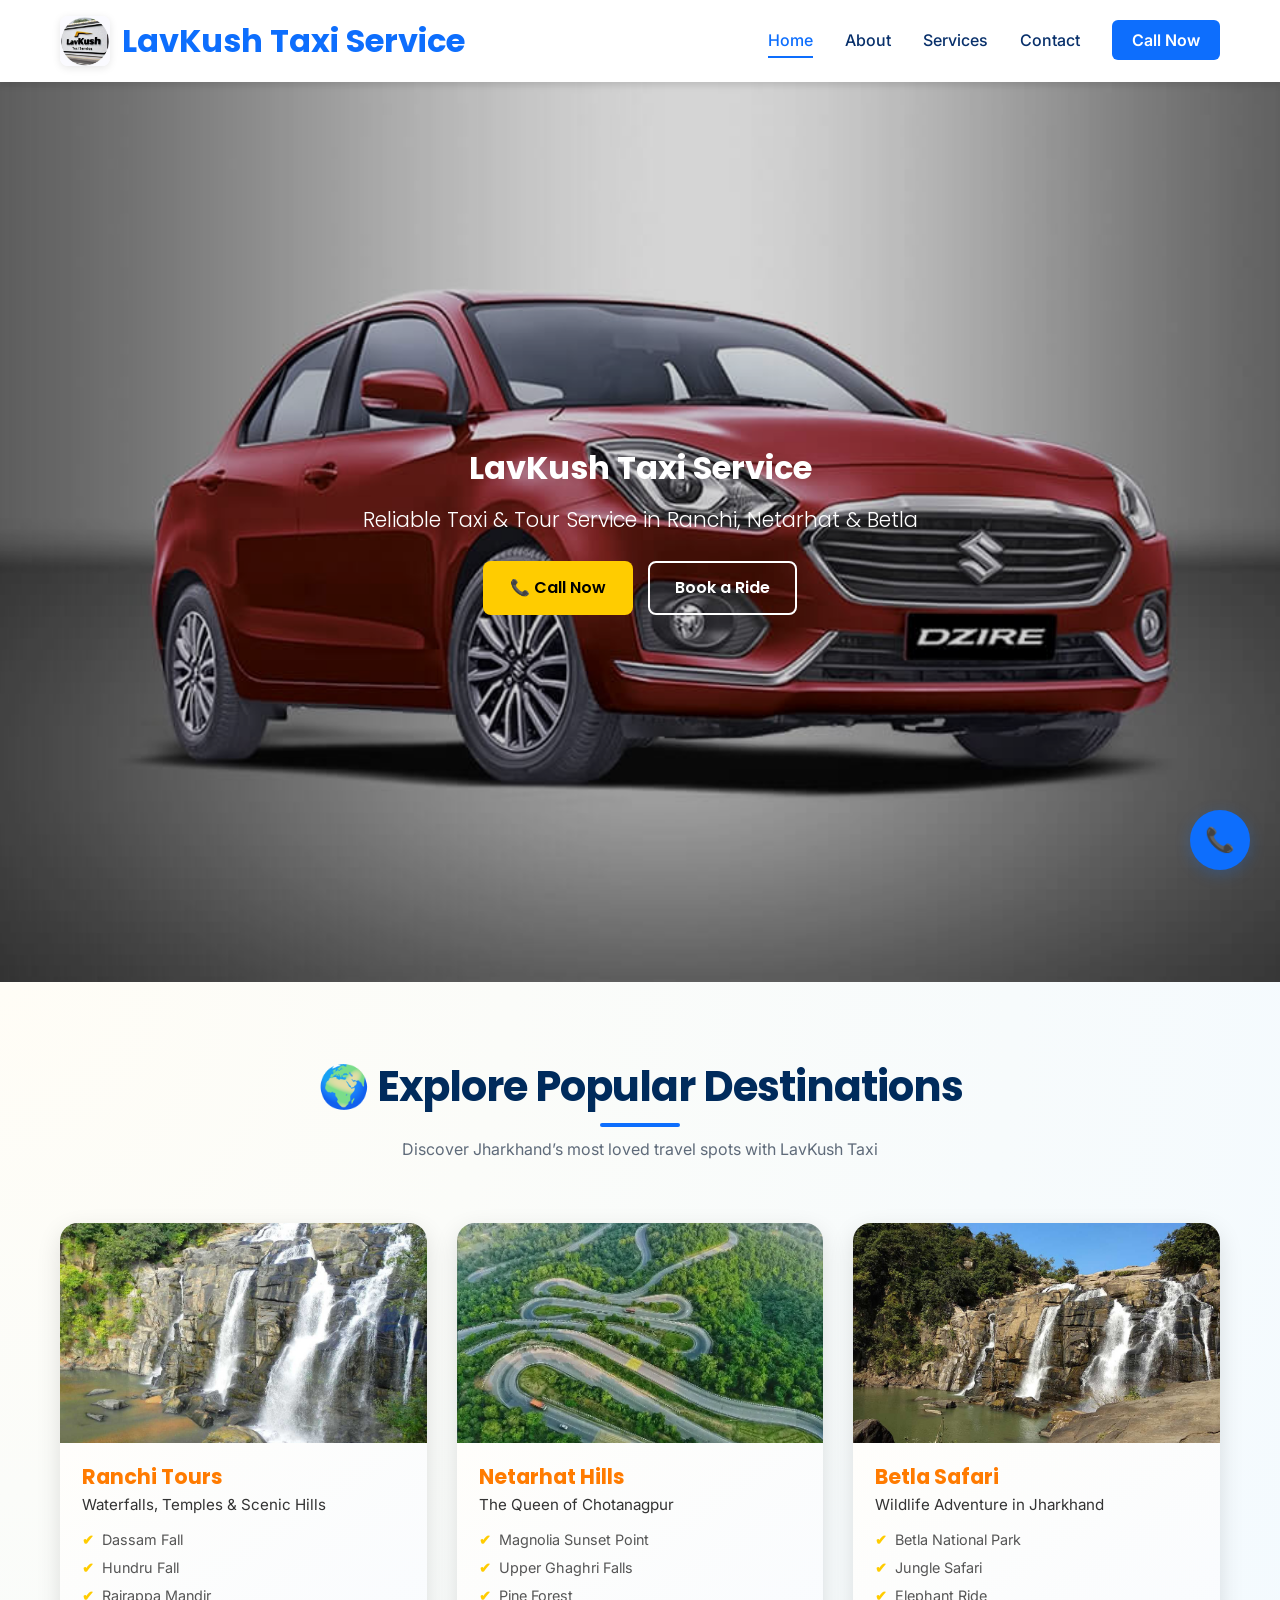
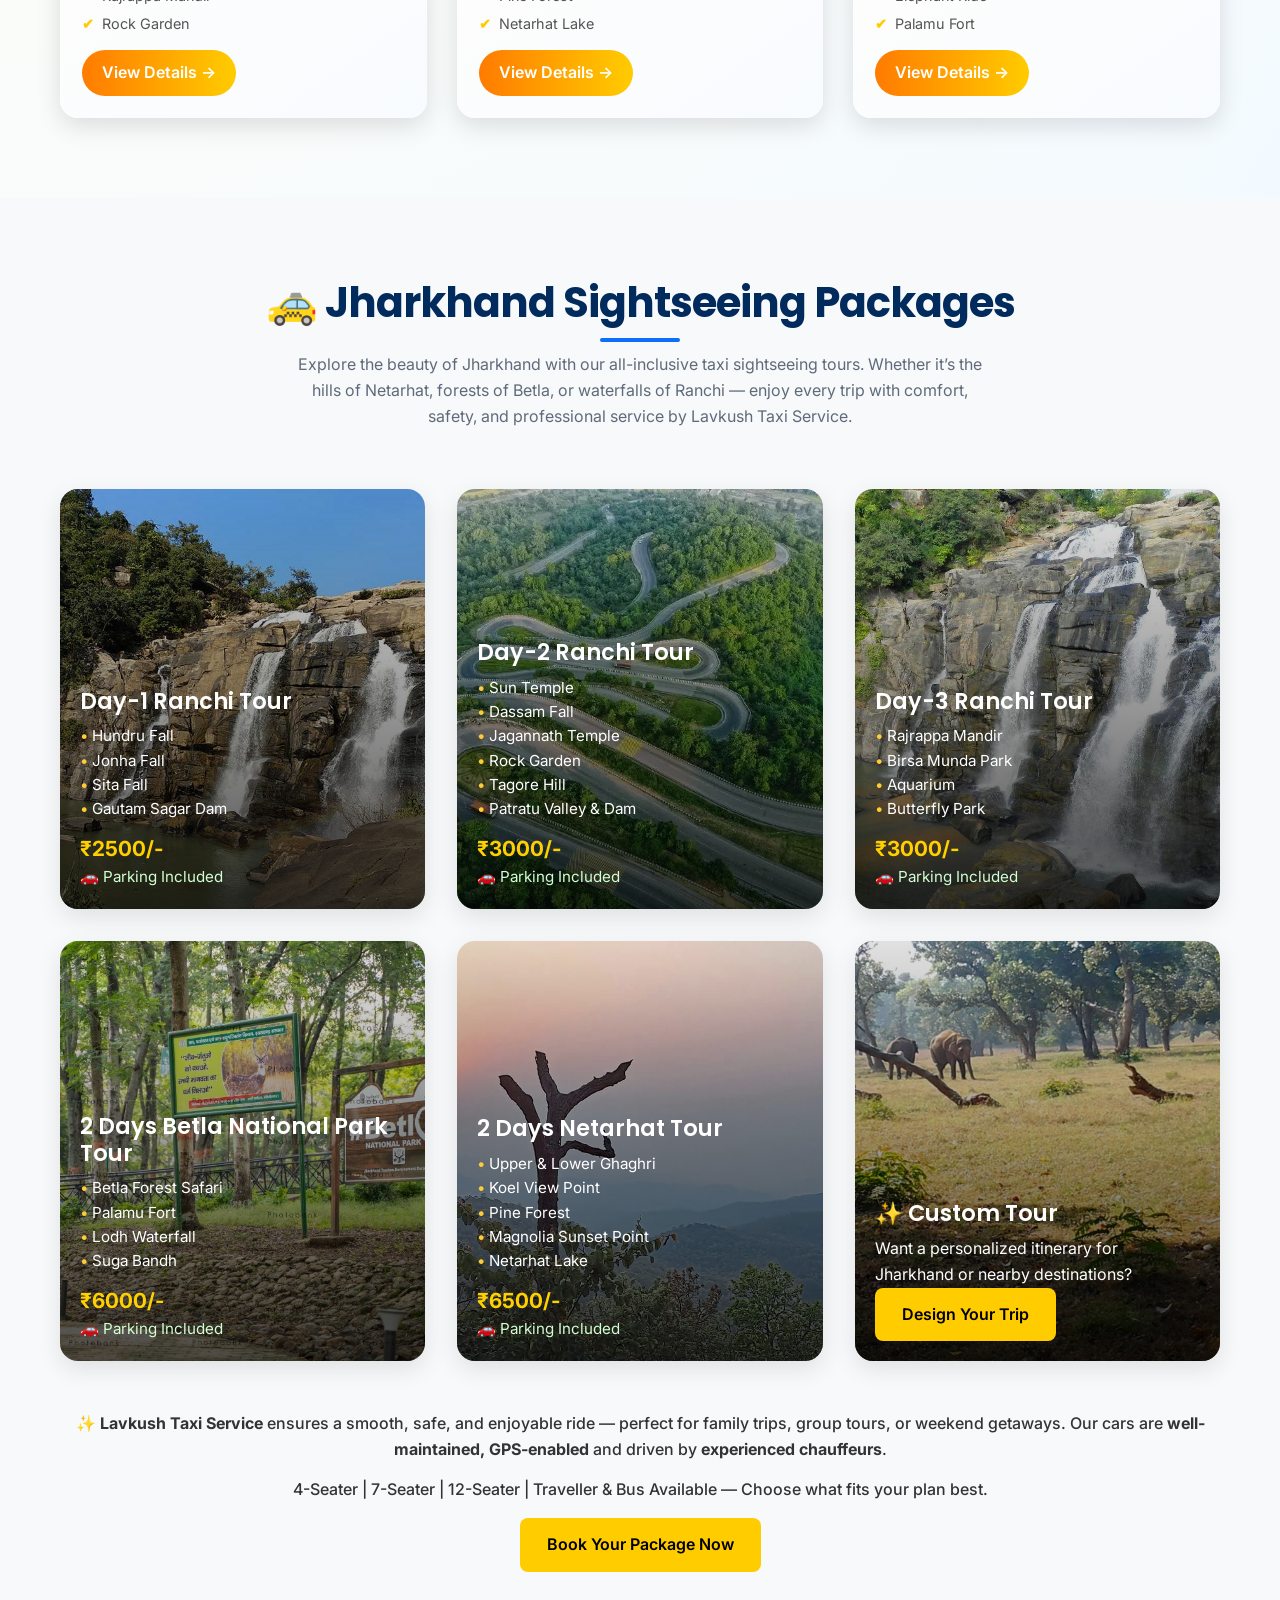
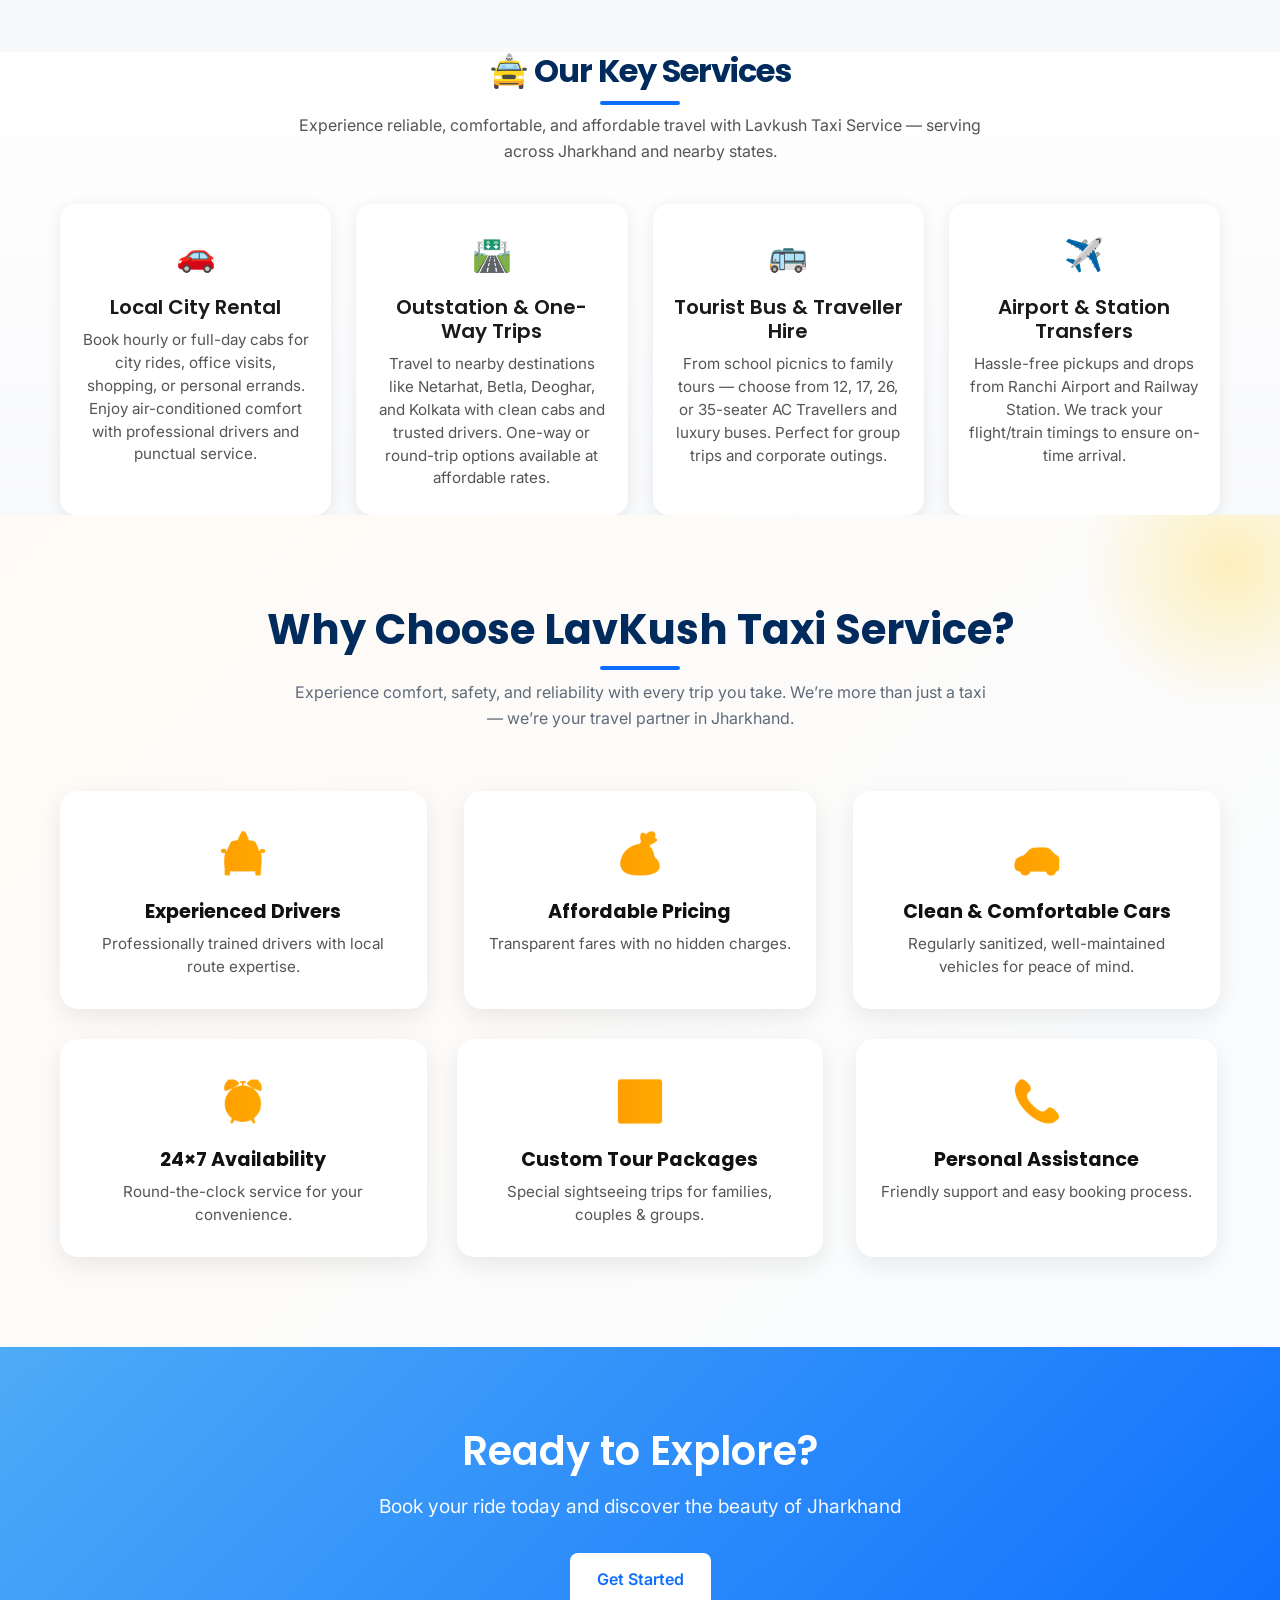
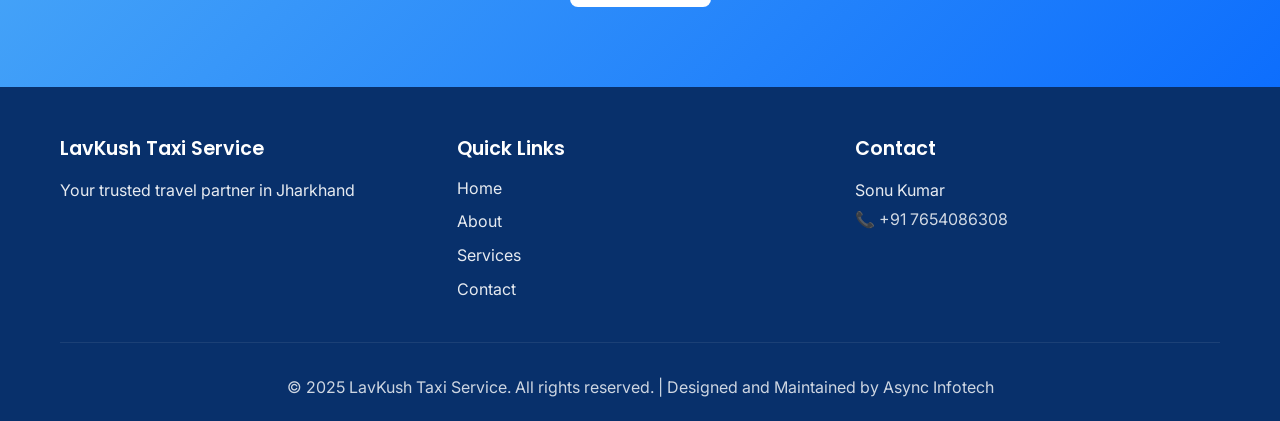
==== commit a213e38a: "New changes" ====
--- a/index.html
+++ b/index.html
@@ -154,14 +154,18 @@
       </div>
     </section>
 
- <!-- 🌄 Ranchi Taxi Packages -->
+<!-- 🌄 Jharkhand Taxi Packages -->
 <section class="ranchi-packages section-padding">
   <div class="container">
-    <h2 class="section-title fancy-title">🚕 Ranchi Sightseeing Packages</h2>
-    <p class="section-subtitle">Choose your perfect tour plan — clean cars, professional drivers & parking included!</p>
+    <h2 class="section-title fancy-title">🚕 Jharkhand Sightseeing Packages</h2>
+    <p class="section-subtitle">
+      Explore the beauty of Jharkhand with our all-inclusive taxi sightseeing tours. 
+      Whether it’s the hills of Netarhat, forests of Betla, or waterfalls of Ranchi — 
+      enjoy every trip with comfort, safety, and professional service by Lavkush Taxi Service.
+    </p>
 
     <div class="package-wrapper">
-      <!-- 1 Day -->
+      <!-- 1 Day Ranchi -->
       <div class="package-card fade-up" style="background-image: url('image/betla_tour.jpg');">
         <div class="overlay"></div>
         <div class="package-content">
@@ -177,7 +181,7 @@
         </div>
       </div>
 
-      <!-- 2 Days -->
+      <!-- 2 Days Ranchi -->
       <div class="package-card fade-up fade-delay" style="background-image: url('image/netarhat_tour.webp');">
         <div class="overlay"></div>
         <div class="package-content">
@@ -195,7 +199,7 @@
         </div>
       </div>
 
-      <!-- 3 Days -->
+      <!-- 3 Days Ranchi -->
       <div class="package-card fade-up fade-delay-2" style="background-image: url('image/ranchi_tour.jpg');">
         <div class="overlay"></div>
         <div class="package-content">
@@ -210,41 +214,139 @@
           <p class="parking">🚗 Parking Included</p>
         </div>
       </div>
+
+      <!-- 2 Days Betla -->
+      <div class="package-card fade-up fade-delay-3" style="background-image: url('image/betla1.jpg');">
+        <div class="overlay"></div>
+        <div class="package-content">
+          <h3>2 Days Betla National Park Tour</h3>
+          <ul>
+            <li>Betla Forest Safari</li>
+            <li>Palamu Fort</li>
+            <li>Lodh Waterfall</li>
+            <li>Suga Bandh</li>
+          </ul>
+          <div class="price-tag">₹6000/-</div>
+          <p class="parking">🚗 Parking Included</p>
+        </div>
+      </div>
+
+      <!-- 2 Days Netarhat -->
+      <div class="package-card fade-up fade-delay-4" style="background-image: url('image/netarhat1.jpg');">
+        <div class="overlay"></div>
+        <div class="package-content">
+          <h3>2 Days Netarhat Tour</h3>
+          <ul>
+            <li>Upper & Lower Ghaghri</li>
+            <li>Koel View Point</li>
+            <li>Pine Forest</li>
+            <li>Magnolia Sunset Point</li>
+            <li>Netarhat Lake</li>
+          </ul>
+          <div class="price-tag">₹6500/-</div>
+          <p class="parking">🚗 Parking Included</p>
+        </div>
+      </div>
+
+      <!-- Custom Tour -->
+      <div class="package-card custom-tour fade-up fade-delay-5" style="background-image: url('image/betla2.jpg');">
+        <div class="overlay"></div>
+        <div class="package-content">
+          <h3>✨ Custom Tour</h3>
+          <p>Want a personalized itinerary for Jharkhand or nearby destinations?</p>
+          <a href="contact.html" class="btn btn-primary">Design Your Trip</a>
+        </div>
+      </div>
     </div>
 
     <div class="package-note">
-      <p>✨ 4-Seater Car Rental | Comfortable, Sanitized & Driver-Included</p>
-      <a href="contact.html" class="btn btn-primary">Book Now</a>
+      <p>
+        ✨ <strong>Lavkush Taxi Service</strong> ensures a smooth, safe, and enjoyable ride — 
+        perfect for family trips, group tours, or weekend getaways.  
+        Our cars are <strong>well-maintained, GPS-enabled</strong> and driven by <strong>experienced chauffeurs</strong>.
+      </p>
+      <p style="margin-top:10px;">
+        4-Seater | 7-Seater | 12-Seater | Traveller & Bus Available — Choose what fits your plan best.
+      </p>
+      <a href="contact.html" class="btn btn-primary">Book Your Package Now</a>
     </div>
   </div>
 </section>
 
 
 
-    <!-- Our Key Services -->
-    <section class="extra-services">
-      <div class="container">
-        <h2 class="section-title">Our Key Services</h2>
-        <p class="section-subtitle">We provide a wide range of travel solutions in and around Jharkhand</p>
-        <div class="service-cards">
-          <div class="service-card">
-            <div class="icon">🚕</div>
-            <h3>Local Rental</h3>
-            <p>Comfortable cars for local city rides, meetings, and short trips within Ranchi.</p>
-          </div>
-          <div class="service-card">
-            <div class="icon">🌆</div>
-            <h3>Outstation Drops</h3>
-            <p>One-way or round-trip drops to nearby cities with professional drivers.</p>
-          </div>
-          <div class="service-card">
-            <div class="icon">🚌</div>
-            <h3>Tourist Bus Available</h3>
-            <p>Luxury and AC buses for group tours, school trips, and corporate outings.</p>
-          </div>
-        </div>
-      </div>
-    </section>
+
+
+    <!-- 🌟 Our Key Services -->
+<section class="key-services section-padding">
+  <div class="container">
+    <h2 class="section-title fancy-title">🚖 Our Key Services</h2>
+    <p class="section-subtitle">
+      Experience reliable, comfortable, and affordable travel with Lavkush Taxi Service — serving across Jharkhand and nearby states.
+    </p>
+
+    <div class="service-grid">
+      <!-- Local Rental -->
+      <div class="service-item fade-up">
+        <div class="icon-box">🚗</div>
+        <h3>Local City Rental</h3>
+        <p>
+          Book hourly or full-day cabs for city rides, office visits, shopping, or personal errands. 
+          Enjoy air-conditioned comfort with professional drivers and punctual service.
+        </p>
+      </div>
+
+      <!-- Outstation Trips -->
+      <div class="service-item fade-up fade-delay">
+        <div class="icon-box">🛣️</div>
+        <h3>Outstation & One-Way Trips</h3>
+        <p>
+          Travel to nearby destinations like Netarhat, Betla, Deoghar, and Kolkata with clean cabs and trusted drivers. 
+          One-way or round-trip options available at affordable rates.
+        </p>
+      </div>
+
+      <!-- Group Tours -->
+      <div class="service-item fade-up fade-delay-2">
+        <div class="icon-box">🚌</div>
+        <h3>Tourist Bus & Traveller Hire</h3>
+        <p>
+          From school picnics to family tours — choose from 12, 17, 26, or 35-seater AC Travellers and luxury buses. 
+          Perfect for group trips and corporate outings.
+        </p>
+      </div>
+
+      <!-- Airport & Station Transfer -->
+      <div class="service-item fade-up">
+        <div class="icon-box">✈️</div>
+        <h3>Airport & Station Transfers</h3>
+        <p>
+          Hassle-free pickups and drops from Ranchi Airport and Railway Station. 
+          We track your flight/train timings to ensure on-time arrival.
+        </p>
+      </div>
+
+      <!-- Corporate Travel -->
+      <!-- <div class="service-item fade-up fade-delay">
+        <div class="icon-box">🏢</div>
+        <h3>Corporate & Business Travel</h3>
+        <p>
+          Monthly or daily car hire packages for companies. 
+          Maintain punctuality, comfort, and professionalism for your staff and clients.
+        </p>
+      </div> -->
+
+      <!-- Pilgrimage & Holiday Tours -->
+      <!-- <div class="service-item fade-up fade-delay-2">
+        <div class="icon-box">🛕</div>
+        <h3>Pilgrimage & Holiday Packages</h3>
+        <p>
+          Visit Deoghar, Parasnath, Rajrappa, and other religious or scenic spots with tailor-made taxi tour packages.
+        </p>
+      </div> -->
+    </div>
+  </div>
+</section>
 
     <!-- Why Choose Us -->
     <section class="why-choose-us">
--- a/styles.css
+++ b/styles.css
@@ -1861,13 +1861,288 @@
 .fade-delay-2 { transition-delay: 0.4s; }
 
 
-
-
-
-
-
-
-
-
-
-
+/* ------------------ Car Rental Section ------------------ */
+.car-rental-section {
+  padding: 90px 5%;
+  background: linear-gradient(180deg, #f9fbff 0%, #eef4ff 100%);
+}
+
+.section-title {
+  text-align: center;
+  font-size: 2.6rem;
+  font-weight: 700;
+  color: #002b5c;
+  margin-bottom: 10px;
+}
+
+.section-subtitle {
+  text-align: center;
+  color: #5f6b7a;
+  font-size: 1rem;
+  margin-bottom: 60px;
+}
+
+/* ---------- Card Grid ---------- */
+.car-grid {
+  display: grid;
+  grid-template-columns: repeat(auto-fit, minmax(300px, 1fr));
+  max-width: 1200px;
+  margin: 0 auto;
+  gap: 25px;
+}
+
+/* ---------- Card Design ---------- */
+.car-card {
+  position: relative;
+  background: #ffffff;
+  border-radius: 20px;
+  box-shadow: 0 10px 25px rgba(0, 0, 0, 0.08);
+  overflow: hidden;
+  transition: all 0.4s ease;
+  border: 1px solid rgba(0, 0, 0, 0.05);
+  max-width: 340px;  
+}
+
+.car-card:hover {
+  transform: translateY(-8px);
+  box-shadow: 0 20px 40px rgba(0, 0, 0, 0.12);
+}
+
+.car-header {
+  position: relative;
+  background: linear-gradient(135deg, #004aad, #007bff);
+  color: #fff;
+  padding: 24px;
+  text-align: center;
+}
+
+.car-header h3 {
+  font-size: 1.3rem;
+  margin: 0;
+  font-weight: 600;
+}
+
+.car-header .price {
+  font-size: 1.1rem;
+  opacity: 0.95;
+  margin-top: 5px;
+}
+
+.car-card .content {
+  padding: 25px;
+  text-align: center;
+}
+
+.car-card .content p {
+  color: #444;
+  font-size: 0.95rem;
+  margin-bottom: 10px;
+}
+
+.car-card ul {
+  list-style: none;
+  padding: 0;
+  margin: 10px 0 20px;
+  text-align: left;
+  color: #333;
+}
+
+.car-card ul li {
+  padding: 6px 0;
+  border-bottom: 1px dashed #e3e3e3;
+  font-size: 0.9rem;
+}
+
+.car-card ul li:last-child {
+  border: none;
+}
+
+/* ---------- WhatsApp Button ---------- */
+.whatsapp-btn {
+  display: inline-flex;
+  align-items: center;
+  justify-content: center;
+  background: linear-gradient(135deg, #25d366, #1ebe5d);
+  color: white;
+  padding: 12px 20px;
+  border-radius: 12px;
+  font-weight: 600;
+  text-decoration: none;
+  gap: 8px;
+  font-size: 0.95rem;
+  transition: all 0.3s ease;
+}
+
+.whatsapp-btn:hover {
+  background: linear-gradient(135deg, #1ebe5d, #138a59);
+  transform: scale(1.04);
+}
+
+.whatsapp-btn i {
+  font-size: 1.2rem;
+}
+
+/* ---------- Gradient Variations per Vehicle ---------- */
+.ertiga .car-header { background: linear-gradient(135deg, #007bff, #00bcd4); }
+.sumo .car-header { background: linear-gradient(135deg, #fca311, #ff7a00); }
+.winger .car-header { background: linear-gradient(135deg, #16a085, #1abc9c); }
+.traveller17 .car-header { background: linear-gradient(135deg, #9b59b6, #8e44ad); }
+.traveller26 .car-header { background: linear-gradient(135deg, #e74c3c, #ff7675); }
+.bus35 .car-header { background: linear-gradient(135deg, #2d3436, #636e72); }
+
+/* ---------- Responsive ---------- */
+@media (max-width: 768px) {
+  .section-title { font-size: 2rem; }
+  .car-card .content { padding: 20px; }
+}
+@media (max-width: 992px) {
+  .car-grid {
+    grid-template-columns: repeat(2, 1fr); /* for tablets */
+  }
+}
+
+@media (max-width: 600px) {
+  .car-grid {
+    grid-template-columns: 1fr; /* for mobile */
+  }
+}
+
+
+.km-section {
+  margin-top: 60px;
+  padding: 40px 20px;
+  background: linear-gradient(135deg, #f8f9fa, #eef2f3);
+  border-radius: 20px;
+  box-shadow: 0 8px 25px rgba(0,0,0,0.08);
+  text-align: center;
+}
+
+.km-title {
+  font-size: 1.9rem;
+  color: #0b7a4c;
+  font-weight: 700;
+  margin-bottom: 30px;
+  letter-spacing: 0.5px;
+}
+
+.km-cards {
+  display: flex;
+  flex-wrap: wrap;
+  justify-content: center;
+  gap: 25px;
+}
+
+.km-card {
+  flex: 0 0 calc(33.333% - 25px);
+  max-width: 330px;
+  background: #fff;
+  border-radius: 16px;
+  padding: 25px 20px;
+  box-shadow: 0 4px 15px rgba(0,0,0,0.07);
+  transition: all 0.3s ease;
+}
+
+.km-card:hover {
+  transform: translateY(-6px);
+  box-shadow: 0 8px 22px rgba(0,0,0,0.12);
+}
+
+.km-card h3 {
+  color: #0b7a4c;
+  margin-bottom: 10px;
+  font-weight: 600;
+}
+
+.km-card p {
+  font-size: 1rem;
+  color: #333;
+  margin: 5px 0;
+}
+
+@media (max-width: 992px) {
+  .km-card {
+    flex: 0 0 calc(50% - 25px);
+  }
+}
+
+@media (max-width: 600px) {
+  .km-card {
+    flex: 0 0 100%;
+  }
+}
+
+/* 🌟 Our Key Services */
+
+.key-services {
+  background: linear-gradient(180deg, #ffffff, #f8f9fb);
+  text-align: center;
+}
+.key-services .section-title {
+  font-size: 2rem;
+  font-weight: 700;
+  margin-bottom: 0.5rem;
+}
+.key-services .section-subtitle {
+  color: #555;
+  max-width: 700px;
+  margin: 0 auto 2.5rem;
+}
+.service-grid {
+  display: grid;
+  grid-template-columns: repeat(auto-fit, minmax(270px, 1fr));
+  gap: 25px;
+}
+.service-item {
+  background: #fff;
+  border-radius: 16px;
+  padding: 25px 20px;
+  box-shadow: 0 3px 15px rgba(0,0,0,0.08);
+  transition: all 0.3s ease;
+  position: relative;
+}
+.service-item:hover {
+  transform: translateY(-8px);
+  box-shadow: 0 8px 25px rgba(0,0,0,0.12);
+}
+.icon-box {
+  font-size: 2rem;
+  margin-bottom: 15px;
+  transition: transform 0.3s ease;
+}
+.service-item:hover .icon-box {
+  transform: scale(1.2);
+}
+.service-item h3 {
+  font-size: 1.25rem;
+  color: #1a1a1a;
+  margin-bottom: 10px;
+}
+.service-item p {
+  font-size: 0.95rem;
+  color: #555;
+  line-height: 1.5;
+}
+.fade-up { animation: fadeUp 0.6s ease both; }
+.fade-delay { animation-delay: 0.2s; }
+.fade-delay-2 { animation-delay: 0.4s; }
+
+@keyframes fadeUp {
+  from { opacity: 0; transform: translateY(20px); }
+  to { opacity: 1; transform: translateY(0); }
+}
+
+
+
+
+
+
+
+
+
+
+
+
+
+
+
+
